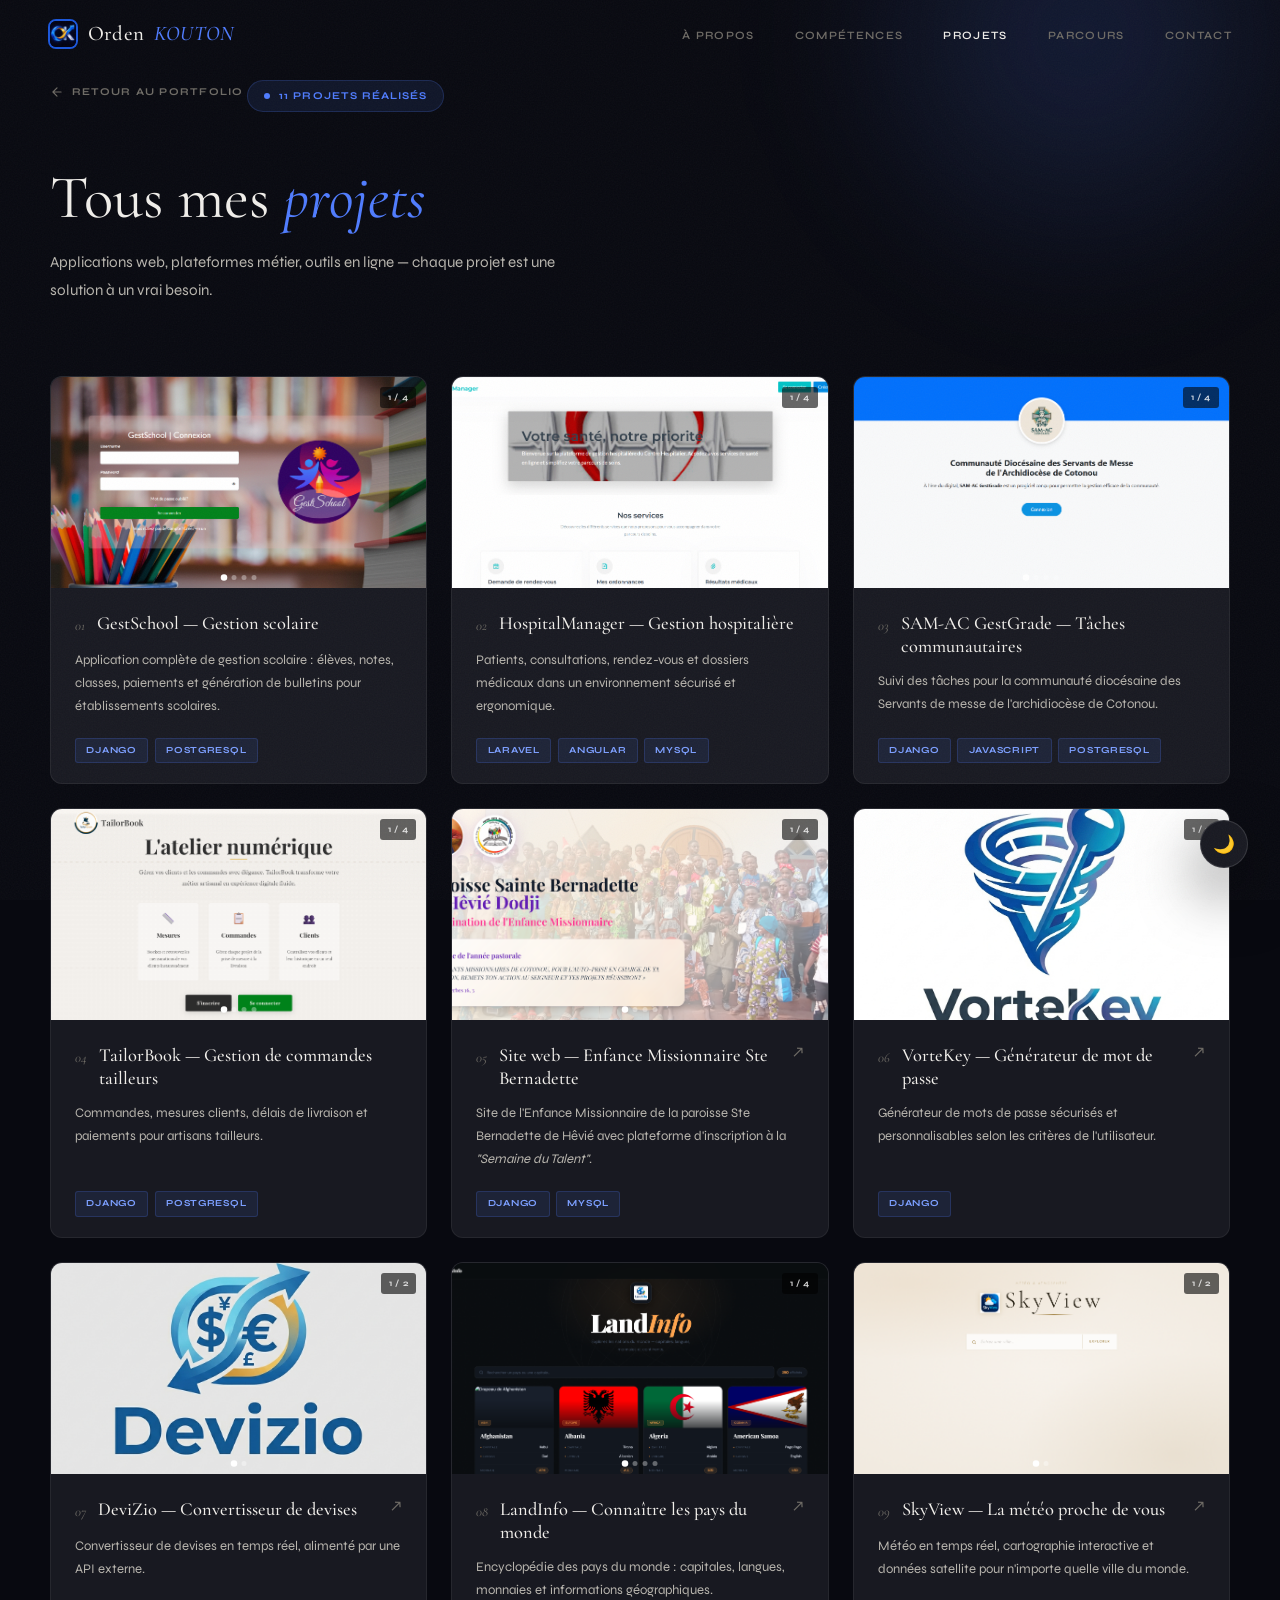
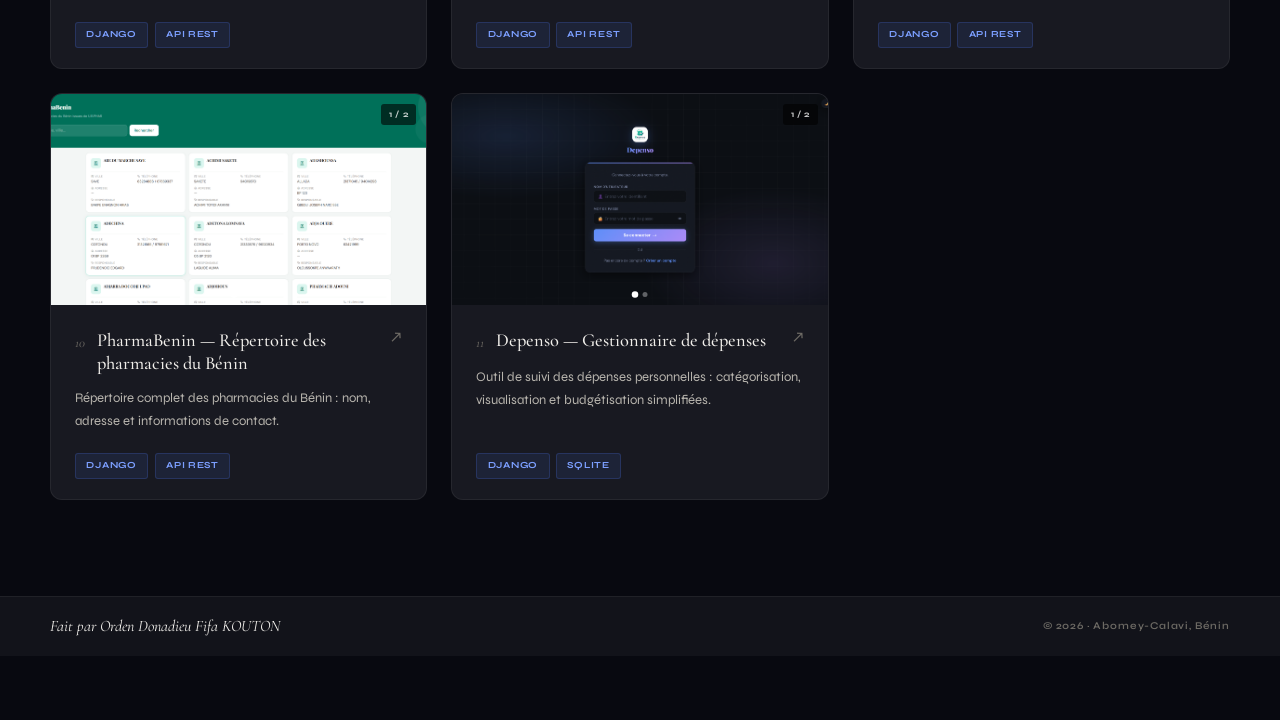
==== projets.html @ d4d97006 "update file project" ====
<!DOCTYPE html>
<html lang="fr" data-theme="dark">
<head>
  <meta charset="UTF-8"/>
  <meta name="viewport" content="width=device-width, initial-scale=1.0"/>
  <title>Projets — Orden Kouton · Développeur Full Stack</title>
  <link rel="preconnect" href="https://fonts.googleapis.com">
  <link rel="icon" href="images/logo_orden.png" type="image/x-icon">
  <link rel="preconnect" href="https://fonts.gstatic.com" crossorigin>
  <link rel="stylesheet" href="styles.css"/>
  <link href="https://fonts.googleapis.com/css2?family=Cormorant+Garamond:ital,wght@0,300;0,400;0,500;0,600;1,300;1,400;1,500&family=Syne:wght@400;500;600;700;800&display=swap" rel="stylesheet">
  <style>
    /* ══ PAGE PROJETS ══ */
    .page-hero {
      padding: 9rem 3rem 4rem;
      background: var(--bg);
      position: relative;
      overflow: hidden;
    }
    .page-hero::before {
      content: '';
      position: absolute;
      top: -200px; right: -100px;
      width: 600px; height: 600px;
      border-radius: 50%;
      background: radial-gradient(circle, var(--accent-glow) 0%, transparent 65%);
      pointer-events: none; filter: blur(60px);
    }
    .page-hero-inner { max-width: var(--max); margin: 0 auto; }
    .back-link {
      display: inline-flex; align-items: center; gap: .5rem;
      font-size: .65rem; font-weight: 700; letter-spacing: .12em;
      text-transform: uppercase; color: var(--text3);
      text-decoration: none;
      transition: color .2s;
      margin-bottom: 2.5rem;
    }
    .back-link:hover { color: var(--accent); }
    .back-link svg { width: 14px; height: 14px; }
    .page-h1 {
      font-family: var(--serif);
      font-size: clamp(2.2rem, 5vw, 3.8rem);
      font-weight: 400; line-height: 1.1;
      color: var(--text); margin-bottom: 1rem;
    }
    .page-h1 em { font-style: italic; color: var(--accent); }
    .page-lead {
      font-size: .95rem; color: var(--text2);
      max-width: 520px; line-height: 1.85;
      margin-bottom: 2.5rem;
    }
    .proj-count {
      display: inline-flex; align-items: center; gap: .6rem;
      font-size: .65rem; font-weight: 700; letter-spacing: .1em;
      text-transform: uppercase; color: var(--accent);
      background: var(--tag-bg); border: 1px solid var(--tag-border);
      padding: .4rem 1rem; border-radius: 20px;
    }
    .proj-count::before {
      content: ''; width: 6px; height: 6px;
      border-radius: 50%; background: var(--accent);
    }

    /* ══ FILTRES ══ */
    .filters-bar {
      background: var(--bg2);
      border-bottom: 1px solid var(--border);
      padding: 1.25rem 3rem;
      position: sticky; top: 68px; z-index: 100;
      transition: background var(--dur), border-color var(--dur);
    }
    .filters-inner {
      max-width: var(--max); margin: 0 auto;
      display: flex; align-items: center; gap: .6rem;
      flex-wrap: wrap;
    }
    .filters-label {
      font-size: .6rem; font-weight: 700; letter-spacing: .1em;
      text-transform: uppercase; color: var(--text3);
      margin-right: .4rem; white-space: nowrap;
    }
    .filter-btn {
      font-family: var(--sans);
      font-size: .62rem; font-weight: 700; letter-spacing: .09em;
      text-transform: uppercase; color: var(--text3);
      background: var(--surface); border: 1px solid var(--border);
      padding: .45rem 1rem; border-radius: 4px; cursor: pointer;
      transition: color .2s, background .2s, border-color .2s, transform .15s;
      white-space: nowrap;
    }
    .filter-btn:hover { color: var(--text); border-color: var(--border-h); transform: translateY(-1px); }
    .filter-btn.active {
      color: var(--accent); background: var(--tag-bg);
      border-color: var(--tag-border);
    }

    /* ══ GRILLE PROJETS ══ */
    .projects-section {
      background: var(--bg);
      padding: 4rem 3rem 6rem;
    }
    .projects-wrap { max-width: var(--max); margin: 0 auto; }

    .projects-grid {
      display: grid;
      grid-template-columns: repeat(auto-fill, minmax(340px, 1fr));
      gap: 1.5rem;
      margin-top: 2rem;
    }

    /* Carte projet */
    .pc {
      background: var(--surface);
      border: 1px solid var(--border);
      border-radius: 12px;
      overflow: hidden;
      display: flex; flex-direction: column;
      transition: border-color .25s, transform .25s var(--ease), box-shadow .25s;
      opacity: 0; transform: translateY(24px);
    }
    .pc.in { opacity: 1; transform: translateY(0); }
    .pc:hover {
      border-color: rgba(79,124,255,.3);
      transform: translateY(-4px);
      box-shadow: 0 20px 60px rgba(0,0,0,.35);
    }
    .pc[hidden] { display: none; }

    /* Galerie d'images */
    .pc-gallery {
      position: relative;
      overflow: hidden;
      aspect-ratio: 16/9;
      background: var(--bg3);
      flex-shrink: 0;
    }
    .pc-gallery-track {
      display: flex;
      width: 100%;
      height: 100%;
      transition: transform .4s var(--ease);
    }
    .pc-gallery img {
      width: 100%; height: 100%;
      object-fit: cover;
      flex-shrink: 0;
      cursor: zoom-in;
    }
    .pc-gallery-dots {
      position: absolute; bottom: 8px; left: 50%; transform: translateX(-50%);
      display: flex; gap: 5px;
    }
    .pc-dot {
      width: 5px; height: 5px; border-radius: 50%;
      background: rgba(255,255,255,.35);
      cursor: pointer; transition: background .2s, transform .2s;
      border: none; padding: 0;
    }
    .pc-dot.active { background: #fff; transform: scale(1.3); }
    .pc-nav {
      position: absolute; top: 50%; transform: translateY(-50%);
      width: 30px; height: 30px;
      background: rgba(0,0,0,.55); border: 1px solid rgba(255,255,255,.15);
      border-radius: 50%; color: #fff; cursor: pointer;
      display: flex; align-items: center; justify-content: center;
      font-size: .8rem; opacity: 0; transition: opacity .2s;
    }
    .pc-gallery:hover .pc-nav { opacity: 1; }
    .pc-nav.prev { left: 8px; }
    .pc-nav.next { right: 8px; }
    .pc-img-count {
      position: absolute; top: 10px; right: 10px;
      font-size: .55rem; font-weight: 700; letter-spacing: .07em;
      text-transform: uppercase;
      background: rgba(0,0,0,.6); color: rgba(255,255,255,.8);
      padding: 3px 8px; border-radius: 3px;
    }

    /* Contenu carte */
    .pc-body {
      padding: 1.5rem 1.5rem 1.25rem;
      flex: 1; display: flex; flex-direction: column; gap: .75rem;
    }
    .pc-head { display: flex; align-items: flex-start; justify-content: space-between; gap: .75rem; }
    .pc-num {
      font-family: var(--serif); font-size: .85rem; color: var(--text3);
      font-style: italic; flex-shrink: 0; margin-top: .1rem;
    }
    .pc-title {
      font-family: var(--serif); font-size: 1.15rem;
      color: var(--text); font-weight: 500; line-height: 1.25;
      flex: 1;
    }
    .pc-ext {
      color: var(--text3); text-decoration: none;
      transition: color .2s; flex-shrink: 0; margin-top: .05rem;
      font-size: 1rem; line-height: 1;
    }
    .pc-ext:hover { color: var(--accent); }
    .pc-desc {
      font-size: .82rem; color: var(--text2);
      line-height: 1.75; flex: 1;
    }
    .pc-tags { display: flex; flex-wrap: wrap; gap: .4rem; margin-top: auto; padding-top: .5rem; }
    .pc-tag {
      font-size: .58rem; font-weight: 700; letter-spacing: .08em;
      text-transform: uppercase; color: var(--tag-color);
      background: var(--tag-bg); border: 1px solid var(--tag-border);
      padding: .25rem .65rem; border-radius: 3px;
    }

    /* Message "aucun résultat" */
    .no-results {
      grid-column: 1 / -1;
      text-align: center; padding: 4rem 0;
      color: var(--text3); font-size: .9rem;
      display: none;
    }
    .no-results.show { display: block; }

    /* Compteur résultats */
    .results-info {
      font-size: .7rem; font-weight: 600; letter-spacing: .08em;
      text-transform: uppercase; color: var(--text3);
      margin-bottom: .5rem;
    }

    /* ══ RESPONSIVE PAGE PROJETS ══ */
    @media(max-width:960px){
      .page-hero { padding: 8rem 1.5rem 3rem; }
      .filters-bar { padding: 1rem 1.5rem; top: 68px; }
      .projects-section { padding: 3rem 1.5rem 5rem; }
      .projects-grid { grid-template-columns: 1fr 1fr; gap: 1rem; }
    }
    @media(max-width:600px){
      .page-hero { padding: 7.5rem 1.25rem 2.5rem; }
      .filters-bar { padding: .9rem 1.25rem; }
      .projects-section { padding: 2rem 1.25rem 4rem; }
      .projects-grid { grid-template-columns: 1fr; gap: 1rem; }
    }
  </style>
</head>
<body>

  <!-- Theme toggle -->
  <button class="theme-btn" id="themeBtn" title="Changer le thème" aria-label="Basculer thème">
    <span class="icon-moon">🌙</span>
    <span class="icon-sun">☀️</span>
  </button>

  <!-- Lightbox -->
  <div class="lightbox" id="lb">
    <button class="lb-close" id="lbClose">×</button>
    <img id="lbImg" src="" alt="">
  </div>

  <!-- ══ NAV ══ -->
  <nav id="mainNav">
    <a href="index.html#hero" class="nav-logo">
      <img src="images/logo_orden.png" alt="Orden Donadieu" class="nav-avatar">
      Orden<em>KOUTON</em>
    </a>
    <ul class="nav-links">
      <li><a href="index.html#about">À propos</a></li>
      <li><a href="index.html#skills">Compétences</a></li>
      <li><a href="projets.html" style="color:var(--text)">Projets</a></li>
      <li><a href="index.html#experience">Parcours</a></li>
      <li><a href="index.html#contact">Contact</a></li>
    </ul>
    <button class="hamburger" id="ham" aria-label="Menu" aria-expanded="false">
      <span></span><span></span><span></span>
    </button>
  </nav>

  <div class="mobile-nav" id="mobNav">
    <a href="index.html#about"      onclick="closeMob()">À propos</a>
    <a href="index.html#skills"     onclick="closeMob()">Compétences</a>
    <a href="projets.html"          onclick="closeMob()">Projets</a>
    <a href="index.html#experience" onclick="closeMob()">Parcours</a>
    <a href="index.html#contact"    onclick="closeMob()">Contact</a>
  </div>

  <!-- ══ EN-TÊTE ══ -->
  <div class="page-hero" style="margin-top: -5%;">
    <div class="page-hero-inner">
      <a href="index.html" class="back-link">
        <svg viewBox="0 0 24 24" fill="none" stroke="currentColor" stroke-width="2" stroke-linecap="round" stroke-linejoin="round"><path d="M19 12H5M5 12l7 7M5 12l7-7"/></svg>
        Retour au portfolio
      </a>
      <div class="proj-count">11 projets réalisés</div>
      <h1 class="page-h1" style="margin-top:2%">Tous mes <em>projets</em></h1>
      <p class="page-lead">Applications web, plateformes métier, outils en ligne — chaque projet est une solution à un vrai besoin.</p>
    </div>
  </div>

  <!-- ══ GRILLE PROJETS ══ -->
  <section class="projects-section" style="margin-top: -10%;">
    <div class="projects-wrap">
      <div class="projects-grid" id="projGrid">

        <!-- 01 GestSchool -->
        <article class="pc rv" data-tags="Django,PostgreSQL">
          <div class="pc-gallery" data-imgs='["images/projet1/1.png","images/projet1/2.png","images/projet1/3.png","images/projet1/4.png"]'>
            <div class="pc-gallery-track"></div>
            <button class="pc-nav prev" aria-label="Précédent">‹</button>
            <button class="pc-nav next" aria-label="Suivant">›</button>
            <div class="pc-gallery-dots"></div>
            <span class="pc-img-count"></span>
          </div>
          <div class="pc-body">
            <div class="pc-head">
              <span class="pc-num">01</span>
              <h2 class="pc-title">GestSchool — Gestion scolaire</h2>
            </div>
            <p class="pc-desc">Application complète de gestion scolaire : élèves, notes, classes, paiements et génération de bulletins pour établissements scolaires.</p>
            <div class="pc-tags">
              <span class="pc-tag">Django</span>
              <span class="pc-tag">PostgreSQL</span>
            </div>
          </div>
        </article>

        <!-- 02 HospitalManager -->
        <article class="pc rv" data-tags="Laravel,Angular,MySQL">
          <div class="pc-gallery" data-imgs='["images/projet2/6.png","images/projet2/5.png","images/projet2/1.png","images/projet2/7.png"]'>
            <div class="pc-gallery-track"></div>
            <button class="pc-nav prev" aria-label="Précédent">‹</button>
            <button class="pc-nav next" aria-label="Suivant">›</button>
            <div class="pc-gallery-dots"></div>
            <span class="pc-img-count"></span>
          </div>
          <div class="pc-body">
            <div class="pc-head">
              <span class="pc-num">02</span>
              <h2 class="pc-title">HospitalManager — Gestion hospitalière</h2>
            </div>
            <p class="pc-desc">Patients, consultations, rendez-vous et dossiers médicaux dans un environnement sécurisé et ergonomique.</p>
            <div class="pc-tags">
              <span class="pc-tag">Laravel</span>
              <span class="pc-tag">Angular</span>
              <span class="pc-tag">MySQL</span>
            </div>
          </div>
        </article>

        <!-- 03 SAM-AC -->
        <article class="pc rv" data-tags="Django,JavaScript,PostgreSQL">
          <div class="pc-gallery" data-imgs='["images/projet3/6.png","images/projet3/1.png","images/projet3/2.png","images/projet3/4.png"]'>
            <div class="pc-gallery-track"></div>
            <button class="pc-nav prev" aria-label="Précédent">‹</button>
            <button class="pc-nav next" aria-label="Suivant">›</button>
            <div class="pc-gallery-dots"></div>
            <span class="pc-img-count"></span>
          </div>
          <div class="pc-body">
            <div class="pc-head">
              <span class="pc-num">03</span>
              <h2 class="pc-title">SAM-AC GestGrade — Tâches communautaires</h2>
            </div>
            <p class="pc-desc">Suivi des tâches pour la communauté diocésaine des Servants de messe de l'archidiocèse de Cotonou.</p>
            <div class="pc-tags">
              <span class="pc-tag">Django</span>
              <span class="pc-tag">JavaScript</span>
              <span class="pc-tag">PostgreSQL</span>
            </div>
          </div>
        </article>

        <!-- 04 TailorBook -->
        <article class="pc rv" data-tags="Django,PostgreSQL">
          <div class="pc-gallery" data-imgs='["images/projet4/4.png","images/projet4/5.png","images/projet4/6.png","images/projet4/1.png"]'>
            <div class="pc-gallery-track"></div>
            <button class="pc-nav prev" aria-label="Précédent">‹</button>
            <button class="pc-nav next" aria-label="Suivant">›</button>
            <div class="pc-gallery-dots"></div>
            <span class="pc-img-count"></span>
          </div>
          <div class="pc-body">
            <div class="pc-head">
              <span class="pc-num">04</span>
              <h2 class="pc-title">TailorBook — Gestion de commandes tailleurs</h2>
            </div>
            <p class="pc-desc">Commandes, mesures clients, délais de livraison et paiements pour artisans tailleurs.</p>
            <div class="pc-tags">
              <span class="pc-tag">Django</span>
              <span class="pc-tag">PostgreSQL</span>
            </div>
          </div>
        </article>

        <!-- 05 EM DODJI -->
        <article class="pc rv" data-tags="Django,MySQL">
          <div class="pc-gallery" data-imgs='["images/projet7/1.png","images/projet7/2.png","images/projet7/3.png","images/projet7/4.png"]'>
            <div class="pc-gallery-track"></div>
            <button class="pc-nav prev" aria-label="Précédent">‹</button>
            <button class="pc-nav next" aria-label="Suivant">›</button>
            <div class="pc-gallery-dots"></div>
            <span class="pc-img-count"></span>
          </div>
          <div class="pc-body">
            <div class="pc-head">
              <span class="pc-num">05</span>
              <h2 class="pc-title">Site web — Enfance Missionnaire Ste Bernadette</h2>
              <a href="https://empsbshd.pythonanywhere.com/" target="_blank" class="pc-ext" title="Voir le site">↗</a>
            </div>
            <p class="pc-desc">Site de l'Enfance Missionnaire de la paroisse Ste Bernadette de Hêvié avec plateforme d'inscription à la <em>"Semaine du Talent"</em>.</p>
            <div class="pc-tags">
              <span class="pc-tag">Django</span>
              <span class="pc-tag">MySQL</span>
            </div>
          </div>
        </article>

        <!-- 06 VorteKey -->
        <article class="pc rv" data-tags="Django">
          <div class="pc-gallery" data-imgs='["images/projet5/2.png","images/projet5/1.png"]'>
            <div class="pc-gallery-track"></div>
            <button class="pc-nav prev" aria-label="Précédent">‹</button>
            <button class="pc-nav next" aria-label="Suivant">›</button>
            <div class="pc-gallery-dots"></div>
            <span class="pc-img-count"></span>
          </div>
          <div class="pc-body">
            <div class="pc-head">
              <span class="pc-num">06</span>
              <h2 class="pc-title">VorteKey — Générateur de mot de passe</h2>
              <a href="https://zenithapps.pythonanywhere.com/VorteKey/" target="_blank" class="pc-ext" title="Voir le site">↗</a>
            </div>
            <p class="pc-desc">Générateur de mots de passe sécurisés et personnalisables selon les critères de l'utilisateur.</p>
            <div class="pc-tags">
              <span class="pc-tag">Django</span>
            </div>
          </div>
        </article>

        <!-- 07 DeviZio -->
        <article class="pc rv" data-tags="Django,API Rest">
          <div class="pc-gallery" data-imgs='["images/projet6/2.png","images/projet6/1.png"]'>
            <div class="pc-gallery-track"></div>
            <button class="pc-nav prev" aria-label="Précédent">‹</button>
            <button class="pc-nav next" aria-label="Suivant">›</button>
            <div class="pc-gallery-dots"></div>
            <span class="pc-img-count"></span>
          </div>
          <div class="pc-body">
            <div class="pc-head">
              <span class="pc-num">07</span>
              <h2 class="pc-title">DeviZio — Convertisseur de devises</h2>
              <a href="https://zenithapps.pythonanywhere.com/DeviZio/" target="_blank" class="pc-ext" title="Voir le site">↗</a>
            </div>
            <p class="pc-desc">Convertisseur de devises en temps réel, alimenté par une API externe.</p>
            <div class="pc-tags">
              <span class="pc-tag">Django</span>
              <span class="pc-tag">API Rest</span>
            </div>
          </div>
        </article>

        <!-- 08 LandInfo -->
        <article class="pc rv" data-tags="Django,API Rest">
          <div class="pc-gallery" data-imgs='["images/projet8/1.png","images/projet8/2.png","images/projet8/3.png","images/projet8/4.png"]'>
            <div class="pc-gallery-track"></div>
            <button class="pc-nav prev" aria-label="Précédent">‹</button>
            <button class="pc-nav next" aria-label="Suivant">›</button>
            <div class="pc-gallery-dots"></div>
            <span class="pc-img-count"></span>
          </div>
          <div class="pc-body">
            <div class="pc-head">
              <span class="pc-num">08</span>
              <h2 class="pc-title">LandInfo — Connaître les pays du monde</h2>
              <a href="https://zenithapps.pythonanywhere.com/LandInfo/" target="_blank" class="pc-ext" title="Voir le site">↗</a>
            </div>
            <p class="pc-desc">Encyclopédie des pays du monde : capitales, langues, monnaies et informations géographiques.</p>
            <div class="pc-tags">
              <span class="pc-tag">Django</span>
              <span class="pc-tag">API Rest</span>
            </div>
          </div>
        </article>

        <!-- 09 SkyView -->
        <article class="pc rv" data-tags="Django,API Rest">
          <div class="pc-gallery" data-imgs='["images/projet9/1.png","images/projet9/2.png"]'>
            <div class="pc-gallery-track"></div>
            <button class="pc-nav prev" aria-label="Précédent">‹</button>
            <button class="pc-nav next" aria-label="Suivant">›</button>
            <div class="pc-gallery-dots"></div>
            <span class="pc-img-count"></span>
          </div>
          <div class="pc-body">
            <div class="pc-head">
              <span class="pc-num">09</span>
              <h2 class="pc-title">SkyView — La météo proche de vous</h2>
              <a href="https://zenithapps.pythonanywhere.com/SkyView/" target="_blank" class="pc-ext" title="Voir le site">↗</a>
            </div>
            <p class="pc-desc">Météo en temps réel, cartographie interactive et données satellite pour n'importe quelle ville du monde.</p>
            <div class="pc-tags">
              <span class="pc-tag">Django</span>
              <span class="pc-tag">API Rest</span>
            </div>
          </div>
        </article>

        <!-- 10 PharmaBenin -->
        <article class="pc rv" data-tags="Django,API Rest">
          <div class="pc-gallery" data-imgs='["images/projet10/1.png","images/projet10/2.png"]'>
            <div class="pc-gallery-track"></div>
            <button class="pc-nav prev" aria-label="Précédent">‹</button>
            <button class="pc-nav next" aria-label="Suivant">›</button>
            <div class="pc-gallery-dots"></div>
            <span class="pc-img-count"></span>
          </div>
          <div class="pc-body">
            <div class="pc-head">
              <span class="pc-num">10</span>
              <h2 class="pc-title">PharmaBenin — Répertoire des pharmacies du Bénin</h2>
              <a href="https://zenithapps.pythonanywhere.com/PharmaBenin/" target="_blank" class="pc-ext" title="Voir le site">↗</a>
            </div>
            <p class="pc-desc">Répertoire complet des pharmacies du Bénin : nom, adresse et informations de contact.</p>
            <div class="pc-tags">
              <span class="pc-tag">Django</span>
              <span class="pc-tag">API Rest</span>
            </div>
          </div>
        </article>

        <!-- 11 Depenso -->
        <article class="pc rv" data-tags="Django,SQLite">
          <div class="pc-gallery" data-imgs='["images/projet11/1.png","images/projet11/2.png"]'>
            <div class="pc-gallery-track"></div>
            <button class="pc-nav prev" aria-label="Précédent">‹</button>
            <button class="pc-nav next" aria-label="Suivant">›</button>
            <div class="pc-gallery-dots"></div>
            <span class="pc-img-count"></span>
          </div>
          <div class="pc-body">
            <div class="pc-head">
              <span class="pc-num">11</span>
              <h2 class="pc-title">Depenso — Gestionnaire de dépenses</h2>
              <a href="https://zenithapps.pythonanywhere.com/Depenso/" target="_blank" class="pc-ext" title="Voir le site">↗</a>
            </div>
            <p class="pc-desc">Outil de suivi des dépenses personnelles : catégorisation, visualisation et budgétisation simplifiées.</p>
            <div class="pc-tags">
              <span class="pc-tag">Django</span>
              <span class="pc-tag">SQLite</span>
            </div>
          </div>
        </article>

      </div>
    </div>
  </section>

  <footer>
    <div class="foot-inner">
      <span class="foot-name">Fait par Orden Donadieu Fifa KOUTON</span>
      <span class="foot-copy">© 2026 · Abomey-Calavi, Bénin</span>
    </div>
  </footer>

  <script src="scripts.js"></script>

</body>
</html>
---- styles.css ----
*,*::before,*::after{box-sizing:border-box;margin:0;padding:0}

/* ══ THEME TOKENS ══ */
:root{
  --ease:cubic-bezier(.22,1,.36,1);
  --ease2:cubic-bezier(.4,0,.2,1);
  --max:1180px;
  --serif:'Cormorant Garamond',Georgia,serif;
  --sans:'Syne',system-ui,sans-serif;
  --dur:.5s;
}

/* DARK */
[data-theme="dark"]{
  --bg:#080910;
  --bg2:#0d0e12;
  --bg3:#12131a;
  --surface:#181921;
  --surface2:#1e1f2a;
  --border:rgba(255,255,255,.06);
  --border-h:rgba(255,255,255,.13);
  --text:#f0eeea;
  --text2:#b8b5ae;
  --text3:#6e6b65;
  --accent:#4f7cff;
  --accent2:#7c9fff;
  --accent-glow:rgba(79,124,255,.18);
  --gold:#c8a84a;
  --gold-l:#e8c86a;
  --gold-d:rgba(200,168,74,.18);
  --tag-bg:rgba(79,124,255,.1);
  --tag-border:rgba(79,124,255,.2);
  --tag-color:#7c9fff;
  --nav-bg:rgba(8,9,16,.85);
  --shadow:0 24px 60px rgba(0,0,0,.6);
  --noise:url("data:image/svg+xml,%3Csvg xmlns='http://www.w3.org/2000/svg' width='300' height='300'%3E%3Cfilter id='n'%3E%3CfeTurbulence type='fractalNoise' baseFrequency='.75' numOctaves='4' stitchTiles='stitch'/%3E%3C/filter%3E%3Crect width='300' height='300' filter='url(%23n)' opacity='.04'/%3E%3C/svg%3E");
}

/* LIGHT */
[data-theme="light"]{
  --bg:#f7f6f2;
  --bg2:#f0ede6;
  --bg3:#eae7df;
  --surface:#ffffff;
  --surface2:#f4f2ed;
  --border:rgba(0,0,0,.07);
  --border-h:rgba(0,0,0,.15);
  --text:#100f0c;
  --text2:#4a4742;
  --text3:#9a9590;
  --accent:#2a5ff0;
  --accent2:#1a4fd0;
  --accent-glow:rgba(42,95,240,.1);
  --gold:#9a6a18;
  --gold-l:#b88020;
  --gold-d:rgba(154,106,24,.12);
  --tag-bg:rgba(42,95,240,.07);
  --tag-border:rgba(42,95,240,.18);
  --tag-color:#2a5ff0;
  --nav-bg:rgba(247,246,242,.9);
  --shadow:0 24px 60px rgba(0,0,0,.1);
  --noise:url("data:image/svg+xml,%3Csvg xmlns='http://www.w3.org/2000/svg' width='300' height='300'%3E%3Cfilter id='n'%3E%3CfeTurbulence type='fractalNoise' baseFrequency='.75' numOctaves='4' stitchTiles='stitch'/%3E%3C/filter%3E%3Crect width='300' height='300' filter='url(%23n)' opacity='.025'/%3E%3C/svg%3E");
}

html{scroll-behavior:smooth;scrollbar-width:thin;scrollbar-color:var(--border-h) var(--bg)}
body{
  font-family:var(--sans);
  background:var(--bg);
  color:var(--text);
  font-size:16px;
  line-height:1.7;
  -webkit-font-smoothing:antialiased;
  overflow-x:hidden;
  transition:background var(--dur) var(--ease),color var(--dur) var(--ease);
}
body::before{content:'';position:fixed;inset:0;background:var(--noise);pointer-events:none;z-index:999;opacity:1}

/* ══ THEME TOGGLE ══ */
.theme-btn{
  position:fixed;bottom:2rem;right:2rem;z-index:600;
  width:48px;height:48px;border-radius:50%;
  background:var(--surface);border:1px solid var(--border-h);
  cursor:pointer;display:flex;align-items:center;justify-content:center;
  box-shadow:var(--shadow);
  transition:background var(--dur),border-color var(--dur),transform .2s var(--ease);
  color:var(--text);font-size:1.1rem;
}
.theme-btn:hover{transform:scale(1.1) rotate(20deg);border-color:var(--accent)}
.theme-btn .icon-sun{display:none}
.theme-btn .icon-moon{display:block}
[data-theme="light"] .theme-btn .icon-sun{display:block}
[data-theme="light"] .theme-btn .icon-moon{display:none}

/* ══ CURSOR ══ */
.cursor{position:fixed;width:6px;height:6px;background:var(--accent);border-radius:50%;pointer-events:none;z-index:9999;transform:translate(-50%,-50%);transition:width .3s,height .3s,background .3s;mix-blend-mode:normal}
.cursor-ring{position:fixed;width:32px;height:32px;border:1px solid rgba(79,124,255,.4);border-radius:50%;pointer-events:none;z-index:9998;transform:translate(-50%,-50%);transition:transform .22s var(--ease),width .3s,height .3s}

/* ══ NAV ══ */
nav{
  position:fixed;top:0;left:0;right:0;z-index:500;
  padding:0 3rem;height:68px;
  display:flex;align-items:center;justify-content:space-between;
  transition:background var(--dur),border-color var(--dur),backdrop-filter .4s;
}
nav.scrolled{background:var(--nav-bg);backdrop-filter:blur(20px);border-bottom:1px solid var(--border)}
.nav-logo{
  font-family:var(--serif);font-size:1.3rem;color:var(--text);
  text-decoration:none;font-weight:500;letter-spacing:.01em;
  transition:color var(--dur);
}
.nav-logo em{font-style:italic;color:var(--accent)}
.nav-links{display:flex;gap:2.5rem;list-style:none}
.nav-links a{
  font-size:.7rem;font-weight:600;color:var(--text3);
  text-decoration:none;letter-spacing:.12em;text-transform:uppercase;
  transition:color .2s;position:relative;
}
.nav-links a::after{content:'';position:absolute;left:0;bottom:-3px;width:0;height:1px;background:var(--accent);transition:width .3s var(--ease)}
.nav-links a:hover{color:var(--text)}
.nav-links a:hover::after{width:100%}
.nav-cta{
  font-size:.7rem;font-weight:600;letter-spacing:.1em;text-transform:uppercase;
  color:var(--accent);border:1px solid var(--tag-border);
  padding:.5rem 1.2rem;border-radius:2px;text-decoration:none;
  background:var(--tag-bg);
  transition:background .2s,color .2s,border-color .2s;
}
.nav-cta:hover{background:var(--accent);color:#fff;border-color:var(--accent)}

.nav-logo {display: flex;align-items: center;gap: 10px;text-decoration: none;}

.nav-avatar {width: 36px;height: 36px;border-radius: 50%;object-fit: cover;border: 2px solid rgba(255, 255, 255, 0.15);flex-shrink: 0;}

/* Carré arrondi (style avatar app) */
.nav-avatar { border-radius: 8px; }

/* Avec une légère bordure colorée */
.nav-avatar { border: 2px solid #1a56db; }

/* Légèrement plus grande */
.nav-avatar { width: 30px; height: 30px; }

/* Hamburger */
.hamburger{display:none;flex-direction:column;justify-content:center;gap:5px;width:36px;height:36px;background:none;border:none;cursor:pointer;padding:4px;z-index:600}
.hamburger span{display:block;height:1.5px;background:var(--text);border-radius:2px;transition:transform .3s var(--ease),opacity .3s,width .3s}
.hamburger span:nth-child(2){width:65%}
.hamburger.open span:nth-child(1){transform:translateY(6.5px) rotate(45deg)}
.hamburger.open span:nth-child(2){opacity:0;width:0}
.hamburger.open span:nth-child(3){transform:translateY(-6.5px) rotate(-45deg)}
.mobile-nav{display:none;position:fixed;inset:0;background:var(--bg);z-index:450;flex-direction:column;align-items:center;justify-content:center;gap:2rem;opacity:0;transform:translateY(-16px);transition:opacity .4s var(--ease),transform .4s var(--ease);pointer-events:none}
.mobile-nav.open{opacity:1;transform:translateY(0);pointer-events:all}
.mobile-nav a{font-family:var(--serif);font-size:2.4rem;color:var(--text);text-decoration:none;font-style:italic;transition:color .2s}
.mobile-nav a:hover{color:var(--accent)}

/* ══ HERO ══ */
#hero{
  min-height:100vh;display:flex;align-items:center;
  position:relative;overflow:hidden;
  padding:8rem 3rem 5rem;
}
.hero-ambient{
  position:absolute;inset:0;z-index:0;pointer-events:none;
}
.blob1{
  position:absolute;width:700px;height:700px;border-radius:50%;
  background:radial-gradient(circle,var(--accent-glow) 0%,transparent 65%);
  top:-100px;right:-50px;filter:blur(60px);
  animation:blobFloat 12s ease-in-out infinite alternate;
}
.blob2{
  position:absolute;width:400px;height:400px;border-radius:50%;
  background:radial-gradient(circle,rgba(200,168,74,.07) 0%,transparent 65%);
  bottom:0;left:100px;filter:blur(80px);
  animation:blobFloat 16s ease-in-out infinite alternate-reverse;
}
@keyframes blobFloat{from{transform:translate(0,0) scale(1)}to{transform:translate(30px,20px) scale(1.05)}}
.hero-grid-lines{
  position:absolute;inset:0;
  background-image:linear-gradient(var(--border) 1px,transparent 1px),linear-gradient(90deg,var(--border) 1px,transparent 1px);
  background-size:64px 64px;
  mask-image:radial-gradient(ellipse 90% 90% at 50% 50%,black 30%,transparent 100%);
  opacity:.5;
}
.hero-inner{max-width:var(--max);margin:0 auto;width:100%;position:relative;z-index:1;display:grid;grid-template-columns:1fr 440px;gap:7rem;align-items:center}
.hero-label{
  display:inline-flex;align-items:center;gap:.75rem;
  font-size:.68rem;font-weight:700;letter-spacing:.16em;text-transform:uppercase;
  color:var(--accent);margin-bottom:2rem;
}
.hero-label-dot{width:6px;height:6px;border-radius:50%;background:var(--accent);animation:pulse 2s infinite}
@keyframes pulse{0%,100%{opacity:1;transform:scale(1)}50%{opacity:.5;transform:scale(.7)}}
h1.hero-h1{
  font-family:var(--serif);font-size:clamp(3rem,6vw,5.2rem);line-height:1.02;
  letter-spacing:-.02em;color:var(--text);margin-bottom:1.75rem;font-weight:400;
}
h1.hero-h1 em{font-style:italic;color:var(--accent)}
h1.hero-h1 .shift{display:block;padding-left:4rem}
.hero-lead{
  font-size:.95rem;color:var(--text2);line-height:1.9;
  max-width:480px;margin-bottom:2.75rem;font-weight:400;
}
.hero-lead strong{color:var(--text);font-weight:600}
.hero-cta{display:flex;gap:1rem;flex-wrap:wrap;align-items:center}
.btn-fill{
  display:inline-flex;align-items:center;gap:.5rem;
  padding:.85rem 2rem;background:var(--accent);color:#fff;
  font-family:var(--sans);font-size:.72rem;font-weight:700;letter-spacing:.1em;text-transform:uppercase;text-decoration:none;
  border-radius:2px;border:1px solid var(--accent);
  transition:background .2s,transform .15s,box-shadow .2s;
}
.btn-fill:hover{background:var(--accent2);transform:translateY(-2px);box-shadow:0 8px 30px var(--accent-glow)}
.btn-outline{
  display:inline-flex;align-items:center;gap:.5rem;
  padding:.85rem 2rem;background:transparent;
  color:var(--text2);font-family:var(--sans);font-size:.72rem;font-weight:600;letter-spacing:.1em;text-transform:uppercase;text-decoration:none;
  border:1px solid var(--border-h);border-radius:2px;
  transition:border-color .2s,color .2s;
}
.btn-outline:hover{border-color:var(--accent);color:var(--accent)}

/* Photo */
.hero-photo-wrap{position:relative}
.hero-photo-frame{
  position:relative;border-radius:6px;overflow:hidden;
  box-shadow:var(--shadow);
}
.hero-photo-frame img{
  width:100%;height:540px;object-fit:cover;object-position:top;display:block;
  filter:saturate(0.9);
  transition:filter .5s,transform .5s var(--ease);
}
.hero-photo-frame:hover img{filter:saturate(1.05);transform:scale(1.02)}
.hero-photo-overlay{
  position:absolute;inset:0;
  background:linear-gradient(to top,rgba(8,9,16,.7) 0%,transparent 55%);
  transition:background var(--dur);
}
[data-theme="light"] .hero-photo-overlay{background:linear-gradient(to top,rgba(247,246,242,.6) 0%,transparent 55%)}
.hero-badge{
  position:absolute;bottom:1.5rem;left:1.5rem;right:1.5rem;
  background:rgba(8,9,16,.75);backdrop-filter:blur(16px);
  border:1px solid var(--border-h);border-radius:8px;
  padding:1rem 1.25rem;
  transition:background var(--dur);
}
[data-theme="light"] .hero-badge{background:rgba(255,255,255,.82)}
.hero-badge-name{font-family:var(--serif);font-size:1.05rem;color:var(--text);font-weight:500}
.hero-badge-role{font-size:.62rem;color:var(--accent);letter-spacing:.1em;text-transform:uppercase;font-weight:700;margin-top:.2rem}
.hero-deco{
  position:absolute;top:-20px;right:-20px;
  width:90px;height:90px;
  border-top:1px solid rgba(79,124,255,.3);
  border-right:1px solid rgba(79,124,255,.3);
  border-radius:0 6px 0 0;
}
.stats-bar{
  display:flex;gap:2.5rem;margin-top:3.5rem;
  padding-top:2.5rem;border-top:1px solid var(--border);
}
.sbar-item{display:flex;flex-direction:column;gap:.3rem}
.sbar-n{font-family:var(--serif);font-size:2.2rem;color:var(--text);line-height:1;font-style:italic}
.sbar-n em{color:var(--accent);font-style:inherit}
.sbar-l{font-size:.62rem;color:var(--text3);letter-spacing:.1em;text-transform:uppercase;font-weight:600}

/* ══ SECTION BASE ══ */
section{padding:8rem 3rem;transition:background var(--dur)}
.wrap{max-width:var(--max);margin:0 auto}
.eyebrow{display:flex;align-items:center;gap:1rem;margin-bottom:1.5rem}
.eyebrow-num{font-family:var(--serif);font-size:.8rem;color:var(--accent);font-style:italic}
.eyebrow-line{flex:1;height:1px;background:var(--border);max-width:50px}
.eyebrow-label{font-size:.65rem;font-weight:700;letter-spacing:.14em;text-transform:uppercase;color:var(--text3)}
.s-title{
  font-family:var(--serif);font-size:clamp(2rem,4vw,3.4rem);
  line-height:1.06;letter-spacing:-.02em;color:var(--text);margin-bottom:1rem;font-weight:400;
}
.s-title em{font-style:italic;color:var(--accent)}

/* ══ ABOUT ══ */
#about{background:var(--bg2)}
.about-grid{display:grid;grid-template-columns:1fr 1fr;gap:8rem;align-items:start;margin-top:4rem}
.about-text p{color:var(--text2);font-weight:400;margin-bottom:1.25rem;line-height:1.95;font-size:.93rem}
.about-text p strong{color:var(--text);font-weight:600}
.about-quote{
  margin-top:2.5rem;padding:1.5rem 1.75rem;
  border-left:2px solid var(--accent);
  background:var(--accent-glow);border-radius:0 4px 4px 0;
}
.about-quote p{font-family:var(--serif);font-size:1.1rem;color:var(--text);font-style:italic;line-height:1.65}
.stats-mosaic{display:grid;grid-template-columns:1fr 1fr;gap:1px;background:var(--border);border:1px solid var(--border);border-radius:8px;overflow:hidden}
.sm-box{
  background:var(--bg2);padding:2rem 1.75rem;
  transition:background .25s;
}
.sm-box:hover{background:var(--surface)}
.sm-n{font-family:var(--serif);font-size:3rem;color:var(--text);font-style:italic;line-height:1;margin-bottom:.4rem}
.sm-n em{color:var(--accent);font-style:inherit}
.sm-l{font-size:.65rem;color:var(--text3);letter-spacing:.1em;text-transform:uppercase;font-weight:600}

/* ══ SKILLS ══ */
#skills{background:var(--bg)}
.skills-grid{
  display:grid;grid-template-columns:repeat(3,1fr);
  gap:1px;background:var(--border);
  border:1px solid var(--border);margin-top:3.5rem;
}
.sk-card{
  background:var(--bg);padding:2.25rem 2rem;
  position:relative;overflow:hidden;
  transition:background .25s;
}
.sk-card::before{
  content:'';position:absolute;top:0;left:0;right:0;height:2px;
  background:linear-gradient(90deg,transparent,var(--accent),transparent);
  transform:scaleX(0);transition:transform .4s var(--ease);
}
.sk-card:hover{background:var(--bg3)}
.sk-card:hover::before{transform:scaleX(1)}
.sk-num{font-family:var(--serif);font-size:.75rem;color:var(--accent);opacity:.5;font-style:italic;margin-bottom:1.25rem;display:block}
.sk-name{font-family:var(--serif);font-size:1.2rem;color:var(--text);margin-bottom:.6rem;font-weight:500}
.sk-desc{font-size:.8rem;color:var(--text3);line-height:1.8;font-weight:400;margin-bottom:1.25rem}
.sk-tags{display:flex;flex-wrap:wrap;gap:.4rem}
.sk-tag{font-size:.62rem;letter-spacing:.06em;padding:.22rem .65rem;background:var(--tag-bg);border:1px solid var(--tag-border);border-radius:2px;color:var(--tag-color);font-weight:700}

/* ══ PROJECTS ══ */
#projects{background:var(--bg2)}
.proj-list{display:flex;flex-direction:column}
.proj-item{
  display:grid;grid-template-columns:80px 1fr;
  gap:3rem;padding:3.5rem 0;
  border-top:1px solid var(--border);
  transition:border-color .2s;
  position:relative;
}
.proj-item:last-child{border-bottom:1px solid var(--border)}
.proj-item:hover{border-top-color:rgba(79,124,255,.3)}
.proj-n{
  font-family:var(--serif);font-size:3.5rem;color:var(--border-h);
  font-style:italic;line-height:1;padding-top:.2rem;
  transition:color .3s;
}
.proj-item:hover .proj-n{color:rgba(79,124,255,.25)}
.proj-head{display:flex;align-items:flex-start;justify-content:space-between;gap:1rem;margin-bottom:.6rem}
.proj-title{font-family:var(--serif);font-size:1.5rem;color:var(--text);font-weight:400;transition:color .2s}
.proj-item:hover .proj-title{color:var(--accent2)}
.proj-arrow{font-size:1.1rem;color:var(--text3);transition:transform .25s var(--ease),color .2s;flex-shrink:0;margin-top:.35rem}
.proj-item:hover .proj-arrow{transform:translate(4px,-4px);color:var(--accent)}
.proj-desc{font-size:.85rem;color:var(--text3);font-weight:400;margin-bottom:.85rem;max-width:580px;line-height:1.8}
.proj-tags-row{display:flex;flex-wrap:wrap;gap:.4rem;margin-bottom:1.5rem}
.p-tag{font-size:.62rem;letter-spacing:.06em;padding:.22rem .65rem;background:var(--tag-bg);border:1px solid var(--tag-border);border-radius:2px;color:var(--tag-color);font-weight:700}
.proj-imgs{display:grid;gap:6px}
.proj-imgs.c4{grid-template-columns:repeat(4,1fr)}
.proj-imgs.c2{grid-template-columns:1fr 1fr}
.p-img{
  border-radius:4px;overflow:hidden;
  border:1px solid var(--border);background:var(--surface);
  aspect-ratio:16/10;cursor:zoom-in;
}
.p-img img{width:100%;height:100%;object-fit:cover;display:block;transition:transform .5s var(--ease),filter .3s}
.p-img:hover img{transform:scale(1.06);filter:brightness(1.08)}

.project-link{
    text-decoration: none;
    color: inherit;
    display: block;
}


.project-link:hover{
    transform: translateY(-4px);
    transition: 0.3s ease;
}
/* ══ TECH STACK ══ */
.ts-section{background:var(--bg3);overflow: hidden;padding:7rem 3rem;transition:background var(--dur)}
.ts-wrap{overflow: hidden;max-width:var(--max);margin:0 auto}
.ts-grid{
  display:grid;grid-template-columns:repeat(auto-fill,minmax(96px,1fr));
  gap:10px;margin-top:3.5rem;max-width:800px;
}
.ts-card{
  background:var(--surface);border:1px solid var(--border);
  border-radius:8px;padding:1.25rem .75rem;
  display:flex;flex-direction:column;align-items:center;gap:8px;
  transition:border-color .2s,transform .2s var(--ease),background .2s,box-shadow .2s;
  cursor:default;
}
.ts-card:hover{
  border-color:rgba(79,124,255,.35);
  transform:translateY(-5px);
  background:var(--surface2);
  box-shadow:0 12px 40px var(--accent-glow);
}
.ts-icon{width:36px;height:36px;object-fit:contain;filter:drop-shadow(0 2px 6px rgba(0,0,0,.4));transition:filter .2s}
[data-theme="light"] .ts-icon{filter:drop-shadow(0 2px 6px rgba(0,0,0,.15))}
.ts-name{font-size:.62rem;letter-spacing:.07em;text-transform:uppercase;color:var(--text2);font-weight:700;text-align:center}
.ts-cat{font-size:.54rem;letter-spacing:.06em;text-transform:uppercase;font-weight:700;padding:2px 7px;border-radius:2px}
.c-be{background:rgba(76,175,130,.12);color:#4caf82}
.c-fe{background:rgba(128,128,240,.12);color:#9090f8}
.c-db{background:rgba(74,158,255,.12);color:#4a9eff}
.c-vcs{background:rgba(200,168,74,.12);color:var(--gold)}

/* ══ EXPERIENCE ══ */
#experience{background:var(--bg2)}
.exp-grid{display:grid;grid-template-columns:1fr 1fr;gap:7rem;margin-top:4rem}
.exp-col-title{
  font-size:.65rem;font-weight:700;letter-spacing:.14em;text-transform:uppercase;
  color:var(--accent);margin-bottom:2.5rem;
  display:flex;align-items:center;gap:.75rem;
}
.exp-col-title::after{content:'';flex:1;height:1px;background:var(--border)}
.timeline{position:relative;padding-left:1.5rem}
.timeline::before{
  content:'';position:absolute;left:0;top:4px;bottom:0;
  width:1px;background:linear-gradient(var(--accent) 0%,transparent 90%);opacity:.3;
}
.tl-item{position:relative;margin-bottom:2.75rem;padding-left:1.5rem}
.tl-item::before{
  content:'';position:absolute;left:-1.5rem;top:5px;
  width:7px;height:7px;border-radius:50%;
  background:var(--bg2);border:1.5px solid var(--accent);
  box-shadow:0 0 10px var(--accent-glow);
}
.tl-date{font-size:.62rem;letter-spacing:.08em;text-transform:uppercase;color:var(--text3);font-weight:600;margin-bottom:.35rem}
.tl-role{font-family:var(--serif);font-size:1.1rem;color:var(--text);margin-bottom:.2rem;font-weight:500}
.tl-co{font-size:.78rem;color:var(--accent);font-weight:600;margin-bottom:.65rem}
.tl-desc{font-size:.8rem;color:var(--text3);font-weight:400;line-height:1.8}
.tl-desc ul{padding-left:1rem}
.tl-desc li{margin-bottom:.3rem}

/* ══ CONTACT ══ */
#contact{background:var(--bg);position:relative;overflow:hidden}
#contact::before{
  content:'';position:absolute;top:-300px;right:-200px;
  width:700px;height:700px;border-radius:50%;
  background:radial-gradient(circle,var(--accent-glow) 0%,transparent 65%);
  pointer-events:none;filter:blur(40px);
}
.contact-grid{display:grid;grid-template-columns:1fr 1fr;gap:8rem;align-items:start;margin-top:4rem}
.contact-lead{font-size:.95rem;color:var(--text2);font-weight:400;line-height:1.9;margin-bottom:2.5rem}
.contact-lead strong{color:var(--text);font-weight:600}
.c-links{display:grid;grid-template-columns:1fr 1fr;gap:.75rem}
.c-link{
  display:flex;align-items:center;gap:.85rem;
  padding:1rem 1.1rem;border:1px solid var(--border);border-radius:8px;
  text-decoration:none;color:var(--text2);background:var(--surface);
  transition:border-color .2s,background .2s,color .2s,transform .2s var(--ease);
}
.c-link:hover{border-color:rgba(79,124,255,.35);background:var(--accent-glow);color:var(--text);transform:translateY(-2px)}
.cli-icon{
  width:40px;height:40px;border-radius:8px;
  background:var(--surface2);border:1px solid var(--border);
  display:flex;align-items:center;justify-content:center;flex-shrink:0;
  transition:background .2s,border-color .2s;
}
.c-link:hover .cli-icon{background:var(--tag-bg);border-color:var(--tag-border)}
.cli-icon svg{width:16px;height:16px;fill:currentColor;color:var(--text2)}
.cli-body{display:flex;flex-direction:column;gap:.1rem;min-width:0}
.cli-label{font-size:.58rem;letter-spacing:.1em;text-transform:uppercase;color:var(--text3);font-weight:700}
.cli-val{font-size:.75rem;white-space:nowrap;overflow:hidden;text-overflow:ellipsis}
/* CTA card */
.contact-cta-card{
  background:var(--surface);border:1px solid var(--border);
  border-radius:12px;padding:3rem;
  position:sticky;top:100px;
  overflow:hidden;
}
.contact-cta-card::before{
  content:'';position:absolute;top:-60px;right:-60px;
  width:200px;height:200px;border-radius:50%;
  background:radial-gradient(circle,var(--accent-glow) 0%,transparent 70%);
}
.avail-badge{
  display:inline-flex;align-items:center;gap:.5rem;
  font-size:.65rem;font-weight:700;letter-spacing:.1em;text-transform:uppercase;
  color:#4caf82;background:rgba(76,175,130,.1);border:1px solid rgba(76,175,130,.2);
  padding:.4rem 1rem;border-radius:20px;margin-bottom:1.75rem;
}
.avail-badge::before{content:'';width:6px;height:6px;border-radius:50%;background:#4caf82;animation:pulse 2s infinite}
.cta-title{font-family:var(--serif);font-size:1.9rem;color:var(--text);margin-bottom:1rem;line-height:1.2;font-weight:400}
.cta-title em{font-style:italic;color:var(--accent)}
.cta-body{font-size:.88rem;color:var(--text2);font-weight:400;margin-bottom:2rem;line-height:1.85}

/* ══ FOOTER ══ */
footer{
  background:var(--bg3);border-top:1px solid var(--border);
  padding:1rem 2rem;transition:background var(--dur);
}
.foot-inner{
  max-width:var(--max);margin:0 auto;
  display:flex;align-items:center;justify-content:space-between;
}
.foot-name{font-family:var(--serif);font-size:1rem;color:var(--text);font-style:italic;font-weight:400}
.foot-copy{font-size:.65rem;letter-spacing:.08em;color:var(--text3);font-weight:600}

/* ══ LIGHTBOX ══ */
.lightbox{position:fixed;inset:0;background:rgba(0,0,0,.94);z-index:900;display:flex;align-items:center;justify-content:center;opacity:0;pointer-events:none;transition:opacity .35s}
.lightbox.active{opacity:1;pointer-events:all}
.lightbox img{max-width:92vw;max-height:88vh;border-radius:6px;object-fit:contain}
.lb-close{position:absolute;top:1.5rem;right:1.5rem;width:42px;height:42px;background:rgba(255,255,255,.08);border:1px solid rgba(255,255,255,.15);border-radius:50%;display:flex;align-items:center;justify-content:center;font-size:1.3rem;color:#fff;cursor:pointer;transition:background .2s}
.lb-close:hover{background:rgba(255,255,255,.18)}

/* ══ SCROLL REVEAL ══ */
.rv{opacity:0;transform:translateY(28px);transition:opacity .8s var(--ease),transform .8s var(--ease)}
.rv.in{opacity:1;transform:translateY(0)}
.rv-l{opacity:0;transform:translateX(-28px);transition:opacity .8s var(--ease),transform .8s var(--ease)}
.rv-l.in{opacity:1;transform:translateX(0)}
.rv-r{opacity:0;transform:translateX(28px);transition:opacity .8s var(--ease),transform .8s var(--ease)}
.rv-r.in{opacity:1;transform:translateX(0)}
.d1{transition-delay:.06s}.d2{transition-delay:.13s}.d3{transition-delay:.2s}
.d4{transition-delay:.27s}.d5{transition-delay:.34s}.d6{transition-delay:.41s}

/* ══ RESPONSIVE ══ */
@media(max-width:960px){
  .hamburger{display:flex}
  .mobile-nav{display:flex}
  .nav-links,.nav-cta{display:none}
  .hero-inner{grid-template-columns:1fr;gap:3.5rem}
  .hero-photo-frame img{height:360px}
  .about-grid,.exp-grid,.contact-grid{grid-template-columns:1fr;gap:3rem}
  .skills-grid{grid-template-columns:1fr}
  .stats-bar{flex-wrap:wrap;gap:1.5rem}
  .proj-item{grid-template-columns:52px 1fr;gap:1.5rem}
  .c-links{grid-template-columns:1fr}
  .foot-inner{flex-direction:column;gap:.5rem;text-align:center}
  .hero-h1 .shift{padding-left:1.5rem}
}
@media(max-width:600px){
  #hero,section,#contact,.ts-section{padding-left:1.5rem;padding-right:1.5rem}
  nav{padding:0 1.5rem}
  .proj-imgs.c4{grid-template-columns:1fr 1fr}
  footer{padding:1.5rem}
  .ts-section { padding-left:1.25rem; padding-right:1.25rem; }
  .ts-wrap { max-width:100%; }
  .ts-grid { grid-template-columns:repeat(3,1fr); gap:8px; }
  .ts-card { padding:1rem .5rem; }
  .s-title { font-size:1.6rem; word-break:break-word; }
  .eyebrow { flex-wrap:wrap; }
}

/* ══ PROJ ALL CTA ══ */
.proj-all-label{font-size:.75rem;letter-spacing:.1em;text-transform:uppercase;color:var(--text3);font-weight:600;margin-bottom:1rem}
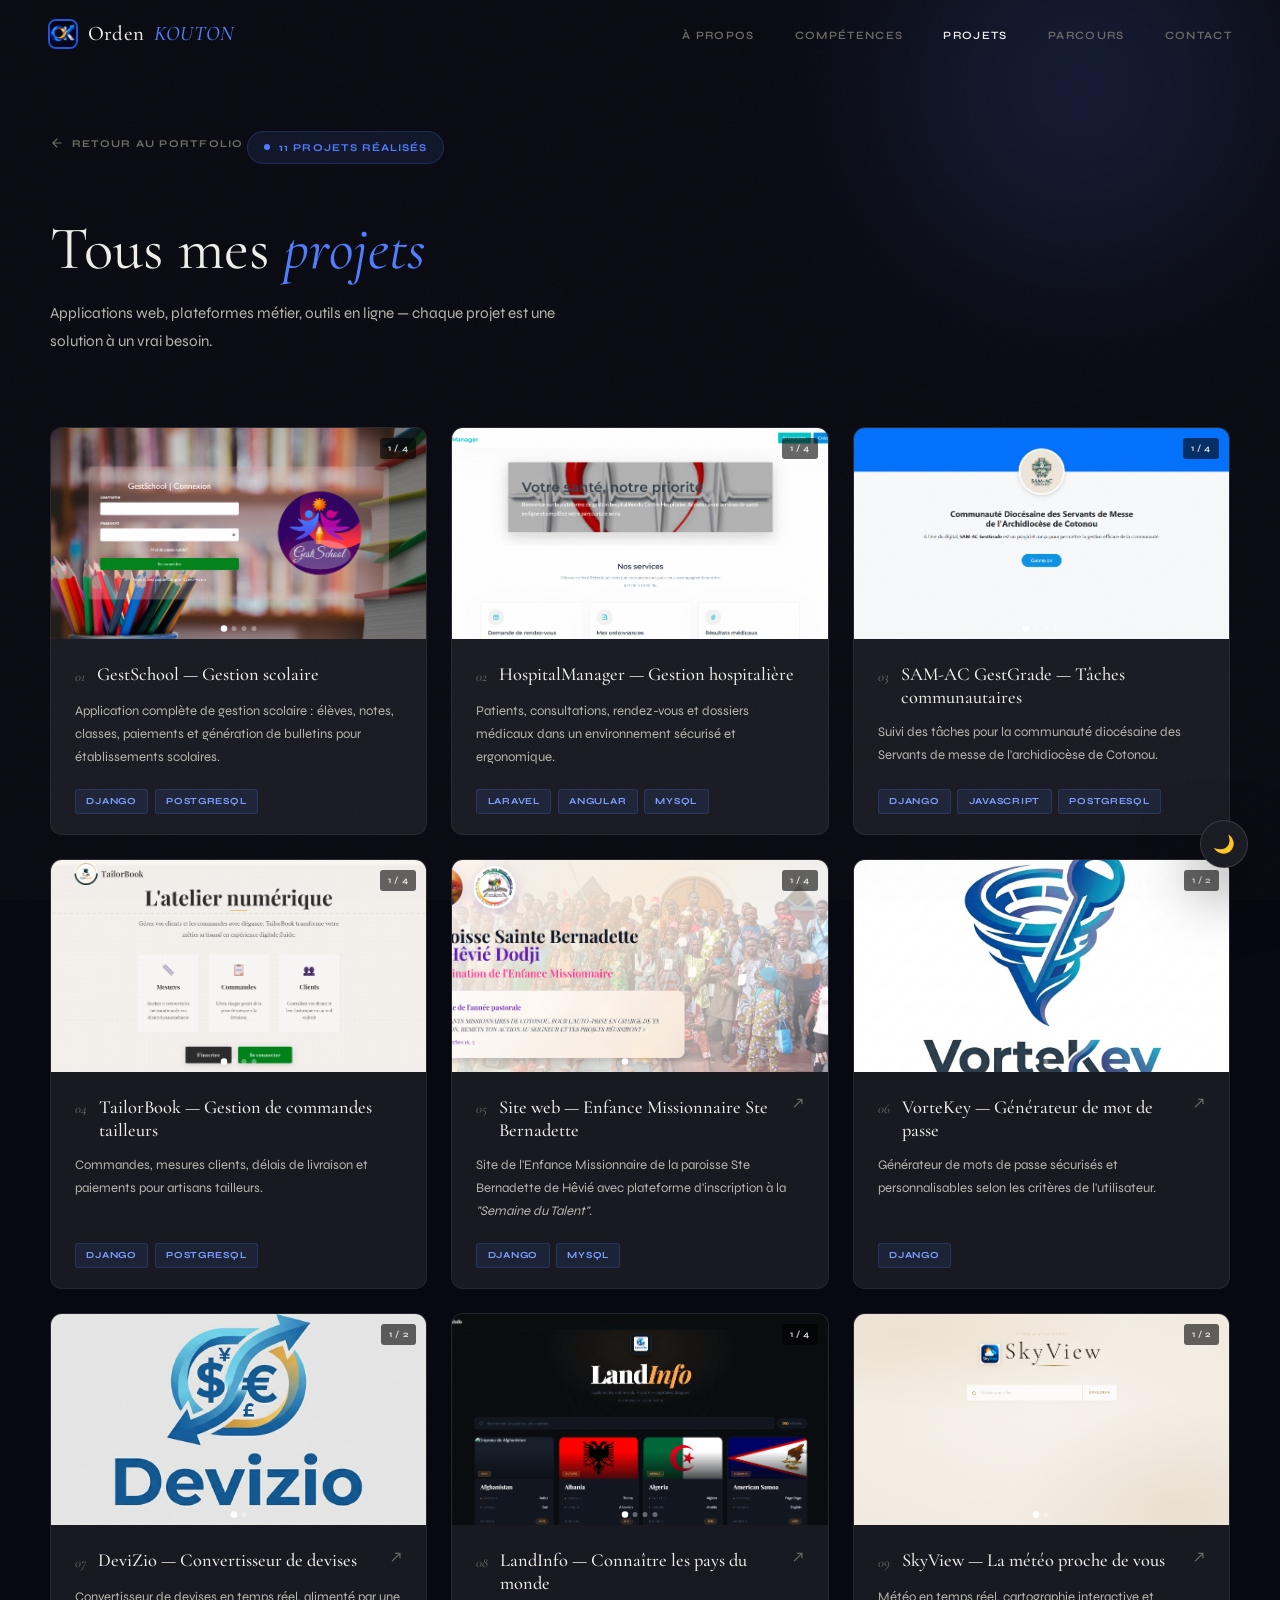
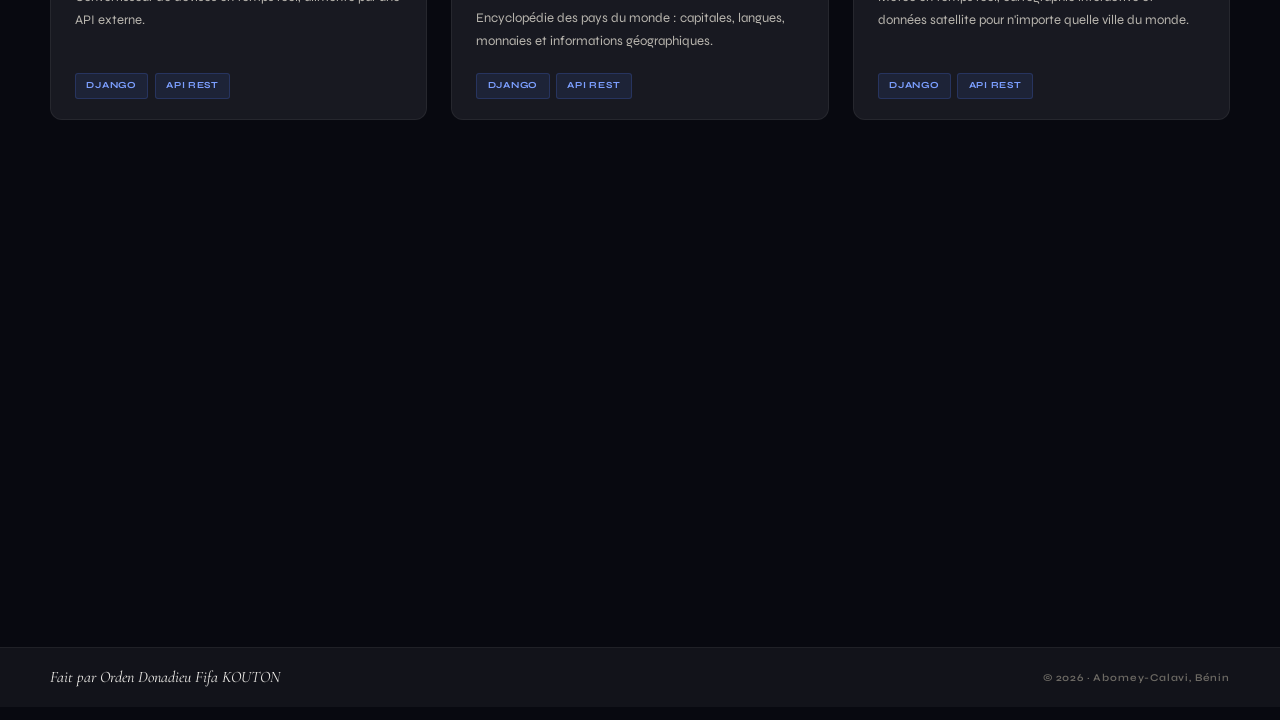
==== commit ba94af14: "new update file project" ====
--- a/projets.html
+++ b/projets.html
@@ -281,7 +281,7 @@
   </div>
 
   <!-- ══ EN-TÊTE ══ -->
-  <div class="page-hero" style="margin-top: -5%;">
+  <div class="page-hero" style="margin-top: -1%;">
     <div class="page-hero-inner">
       <a href="index.html" class="back-link">
         <svg viewBox="0 0 24 24" fill="none" stroke="currentColor" stroke-width="2" stroke-linecap="round" stroke-linejoin="round"><path d="M19 12H5M5 12l7 7M5 12l7-7"/></svg>
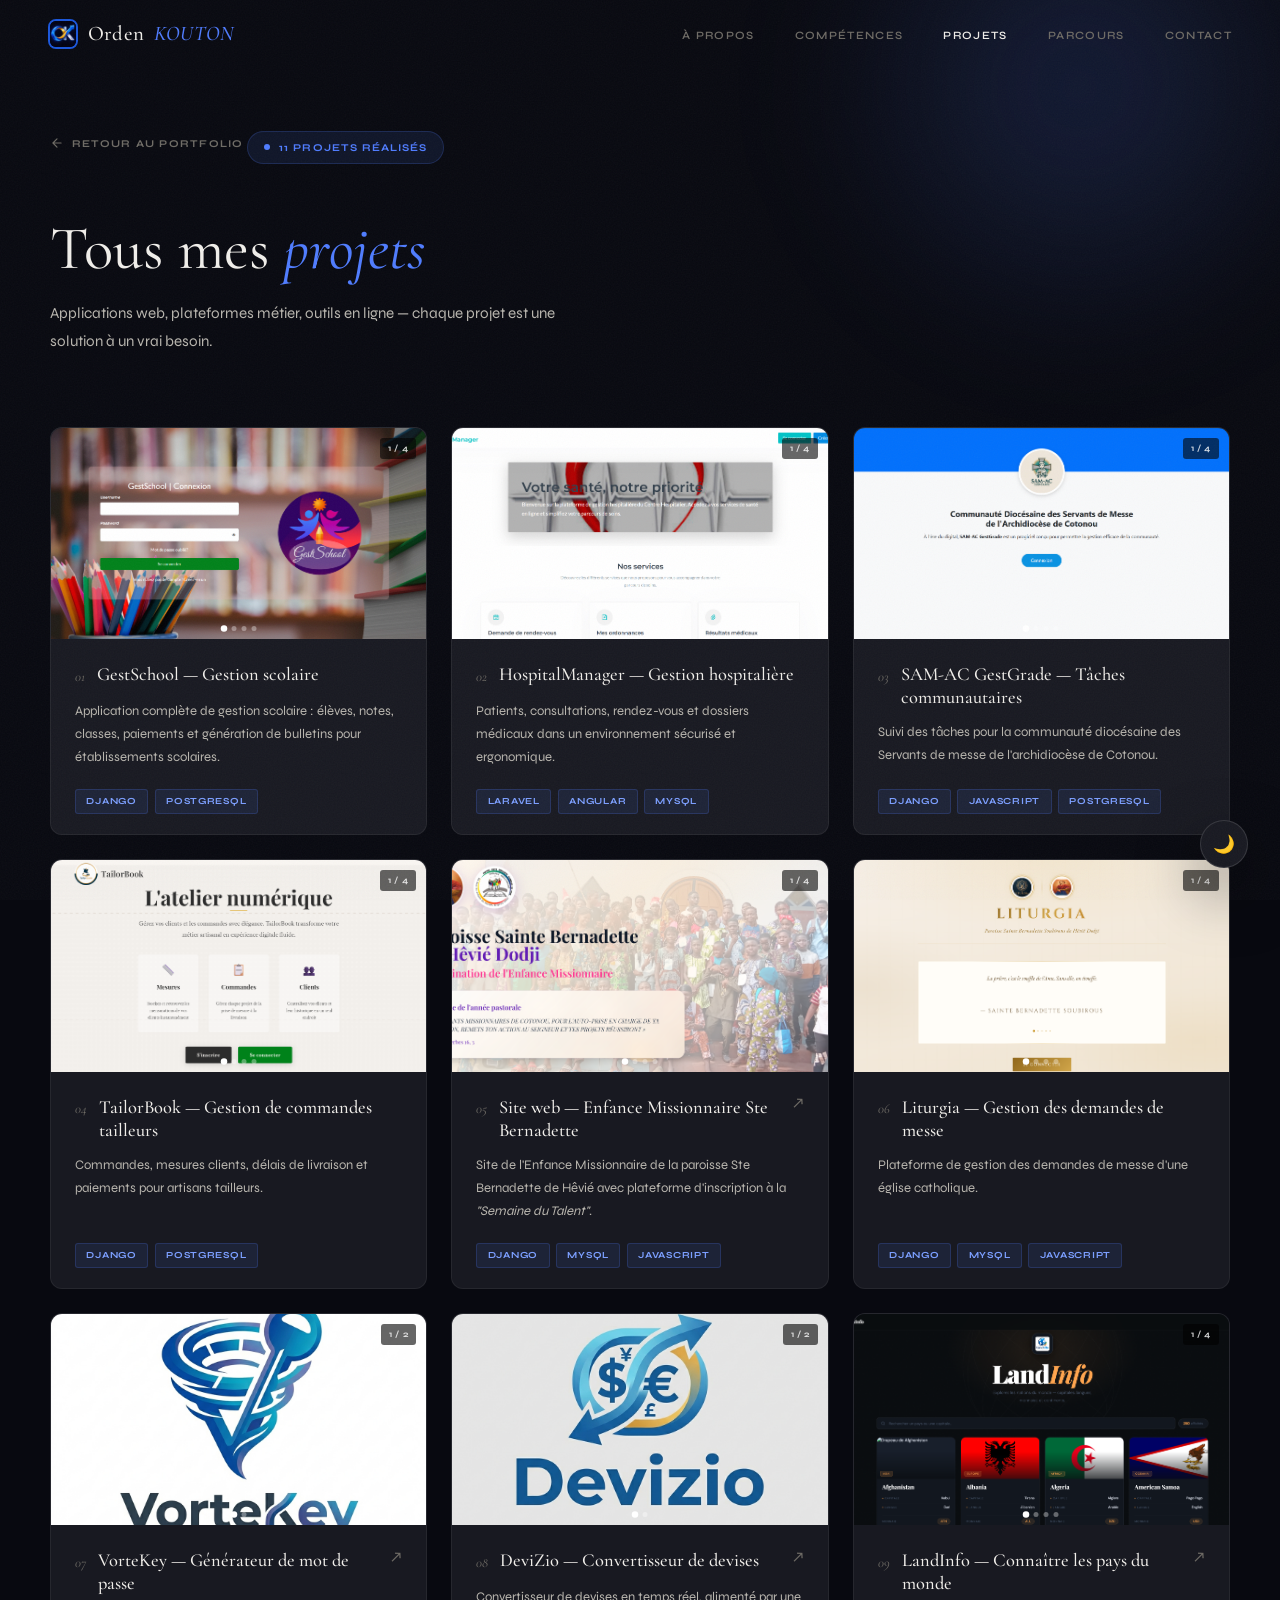
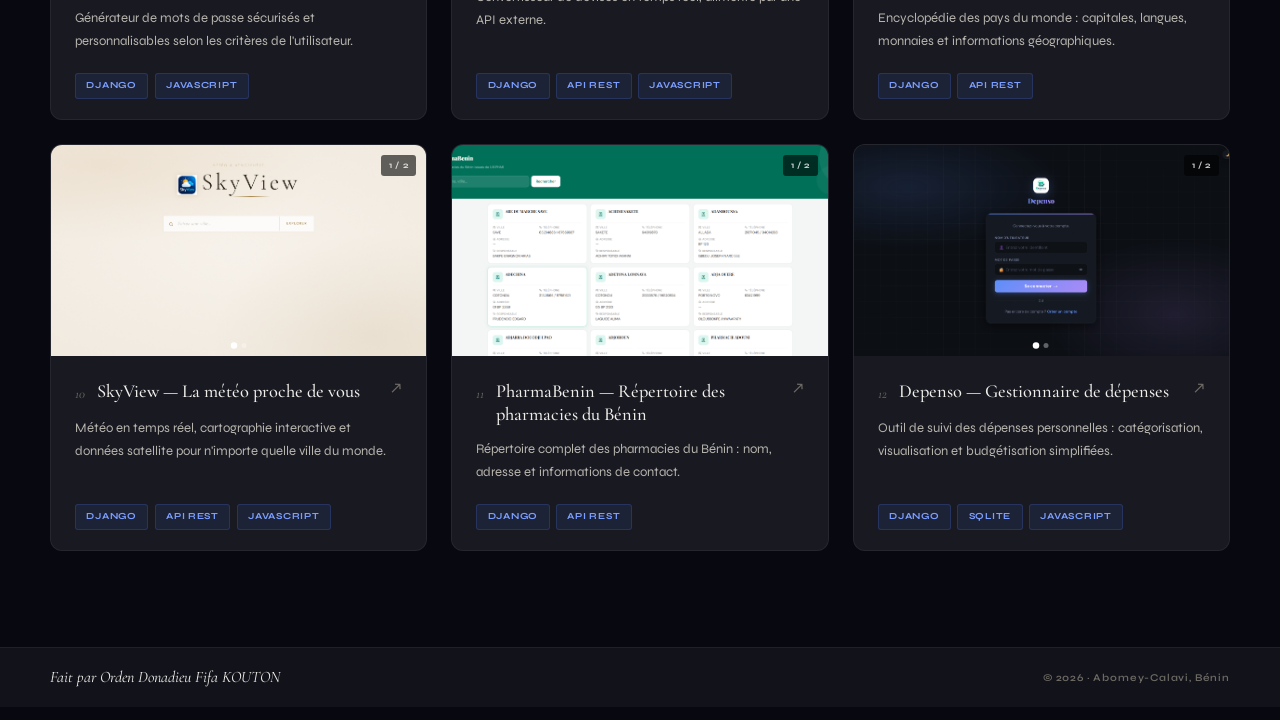
==== commit 2d0bec41: "update file projets" ====
--- a/projets.html
+++ b/projets.html
@@ -389,7 +389,7 @@
         </article>
 
         <!-- 05 EM DODJI -->
-        <article class="pc rv" data-tags="Django,MySQL">
+        <article class="pc rv" data-tags="Django,MySQL,JavaScript">
           <div class="pc-gallery" data-imgs='["images/projet7/1.png","images/projet7/2.png","images/projet7/3.png","images/projet7/4.png"]'>
             <div class="pc-gallery-track"></div>
             <button class="pc-nav prev" aria-label="Précédent">‹</button>
@@ -407,12 +407,36 @@
             <div class="pc-tags">
               <span class="pc-tag">Django</span>
               <span class="pc-tag">MySQL</span>
-            </div>
-          </div>
-        </article>
-
-        <!-- 06 VorteKey -->
-        <article class="pc rv" data-tags="Django">
+              <span class="pc-tag">JavaScript</span>
+            </div>
+          </div>
+        </article>
+
+        <!-- 06 Liturgia -->
+        <article class="pc rv" data-tags="Django,MySQL,JavaScript">
+          <div class="pc-gallery" data-imgs='["images/projet12/1.png","images/projet12/2.png","images/projet12/3.png","images/projet12/4.png"]'>
+            <div class="pc-gallery-track"></div>
+            <button class="pc-nav prev" aria-label="Précédent">‹</button>
+            <button class="pc-nav next" aria-label="Suivant">›</button>
+            <div class="pc-gallery-dots"></div>
+            <span class="pc-img-count"></span>
+          </div>
+          <div class="pc-body">
+            <div class="pc-head">
+              <span class="pc-num">06</span>
+              <h2 class="pc-title">Liturgia — Gestion des demandes de messe</h2>
+            </div>
+            <p class="pc-desc">Plateforme de gestion des demandes de messe d'une église catholique.</p>
+            <div class="pc-tags">
+              <span class="pc-tag">Django</span>
+              <span class="pc-tag">MySQL</span>
+              <span class="pc-tag">JavaScript</span>
+            </div>
+          </div>
+        </article>
+
+        <!-- 07 VorteKey -->
+        <article class="pc rv" data-tags="Django,JavaScript">
           <div class="pc-gallery" data-imgs='["images/projet5/2.png","images/projet5/1.png"]'>
             <div class="pc-gallery-track"></div>
             <button class="pc-nav prev" aria-label="Précédent">‹</button>
@@ -422,19 +446,20 @@
           </div>
           <div class="pc-body">
             <div class="pc-head">
-              <span class="pc-num">06</span>
+              <span class="pc-num">07</span>
               <h2 class="pc-title">VorteKey — Générateur de mot de passe</h2>
               <a href="https://zenithapps.pythonanywhere.com/VorteKey/" target="_blank" class="pc-ext" title="Voir le site">↗</a>
             </div>
             <p class="pc-desc">Générateur de mots de passe sécurisés et personnalisables selon les critères de l'utilisateur.</p>
             <div class="pc-tags">
               <span class="pc-tag">Django</span>
-            </div>
-          </div>
-        </article>
-
-        <!-- 07 DeviZio -->
-        <article class="pc rv" data-tags="Django,API Rest">
+              <span class="pc-tag">JavaScript</span>
+            </div>
+          </div>
+        </article>
+
+        <!-- 08 DeviZio -->
+        <article class="pc rv" data-tags="Django,API Rest,JavaScript">
           <div class="pc-gallery" data-imgs='["images/projet6/2.png","images/projet6/1.png"]'>
             <div class="pc-gallery-track"></div>
             <button class="pc-nav prev" aria-label="Précédent">‹</button>
@@ -444,7 +469,7 @@
           </div>
           <div class="pc-body">
             <div class="pc-head">
-              <span class="pc-num">07</span>
+              <span class="pc-num">08</span>
               <h2 class="pc-title">DeviZio — Convertisseur de devises</h2>
               <a href="https://zenithapps.pythonanywhere.com/DeviZio/" target="_blank" class="pc-ext" title="Voir le site">↗</a>
             </div>
@@ -452,11 +477,12 @@
             <div class="pc-tags">
               <span class="pc-tag">Django</span>
               <span class="pc-tag">API Rest</span>
-            </div>
-          </div>
-        </article>
-
-        <!-- 08 LandInfo -->
+              <span class="pc-tag">JavaScript</span>
+            </div>
+          </div>
+        </article>
+
+        <!-- 09 LandInfo -->
         <article class="pc rv" data-tags="Django,API Rest">
           <div class="pc-gallery" data-imgs='["images/projet8/1.png","images/projet8/2.png","images/projet8/3.png","images/projet8/4.png"]'>
             <div class="pc-gallery-track"></div>
@@ -467,7 +493,7 @@
           </div>
           <div class="pc-body">
             <div class="pc-head">
-              <span class="pc-num">08</span>
+              <span class="pc-num">09</span>
               <h2 class="pc-title">LandInfo — Connaître les pays du monde</h2>
               <a href="https://zenithapps.pythonanywhere.com/LandInfo/" target="_blank" class="pc-ext" title="Voir le site">↗</a>
             </div>
@@ -479,8 +505,8 @@
           </div>
         </article>
 
-        <!-- 09 SkyView -->
-        <article class="pc rv" data-tags="Django,API Rest">
+        <!-- 10 SkyView -->
+        <article class="pc rv" data-tags="Django,API Rest,JavaScript">
           <div class="pc-gallery" data-imgs='["images/projet9/1.png","images/projet9/2.png"]'>
             <div class="pc-gallery-track"></div>
             <button class="pc-nav prev" aria-label="Précédent">‹</button>
@@ -490,7 +516,7 @@
           </div>
           <div class="pc-body">
             <div class="pc-head">
-              <span class="pc-num">09</span>
+              <span class="pc-num">10</span>
               <h2 class="pc-title">SkyView — La météo proche de vous</h2>
               <a href="https://zenithapps.pythonanywhere.com/SkyView/" target="_blank" class="pc-ext" title="Voir le site">↗</a>
             </div>
@@ -498,11 +524,12 @@
             <div class="pc-tags">
               <span class="pc-tag">Django</span>
               <span class="pc-tag">API Rest</span>
-            </div>
-          </div>
-        </article>
-
-        <!-- 10 PharmaBenin -->
+              <span class="pc-tag">JavaScript</span>
+            </div>
+          </div>
+        </article>
+
+        <!-- 11 PharmaBenin -->
         <article class="pc rv" data-tags="Django,API Rest">
           <div class="pc-gallery" data-imgs='["images/projet10/1.png","images/projet10/2.png"]'>
             <div class="pc-gallery-track"></div>
@@ -513,7 +540,7 @@
           </div>
           <div class="pc-body">
             <div class="pc-head">
-              <span class="pc-num">10</span>
+              <span class="pc-num">11</span>
               <h2 class="pc-title">PharmaBenin — Répertoire des pharmacies du Bénin</h2>
               <a href="https://zenithapps.pythonanywhere.com/PharmaBenin/" target="_blank" class="pc-ext" title="Voir le site">↗</a>
             </div>
@@ -525,8 +552,8 @@
           </div>
         </article>
 
-        <!-- 11 Depenso -->
-        <article class="pc rv" data-tags="Django,SQLite">
+        <!-- 12 Depenso -->
+        <article class="pc rv" data-tags="Django,SQLite,JavaScript">
           <div class="pc-gallery" data-imgs='["images/projet11/1.png","images/projet11/2.png"]'>
             <div class="pc-gallery-track"></div>
             <button class="pc-nav prev" aria-label="Précédent">‹</button>
@@ -536,7 +563,7 @@
           </div>
           <div class="pc-body">
             <div class="pc-head">
-              <span class="pc-num">11</span>
+              <span class="pc-num">12</span>
               <h2 class="pc-title">Depenso — Gestionnaire de dépenses</h2>
               <a href="https://zenithapps.pythonanywhere.com/Depenso/" target="_blank" class="pc-ext" title="Voir le site">↗</a>
             </div>
@@ -544,6 +571,7 @@
             <div class="pc-tags">
               <span class="pc-tag">Django</span>
               <span class="pc-tag">SQLite</span>
+              <span class="pc-tag">JavaScript</span>
             </div>
           </div>
         </article>
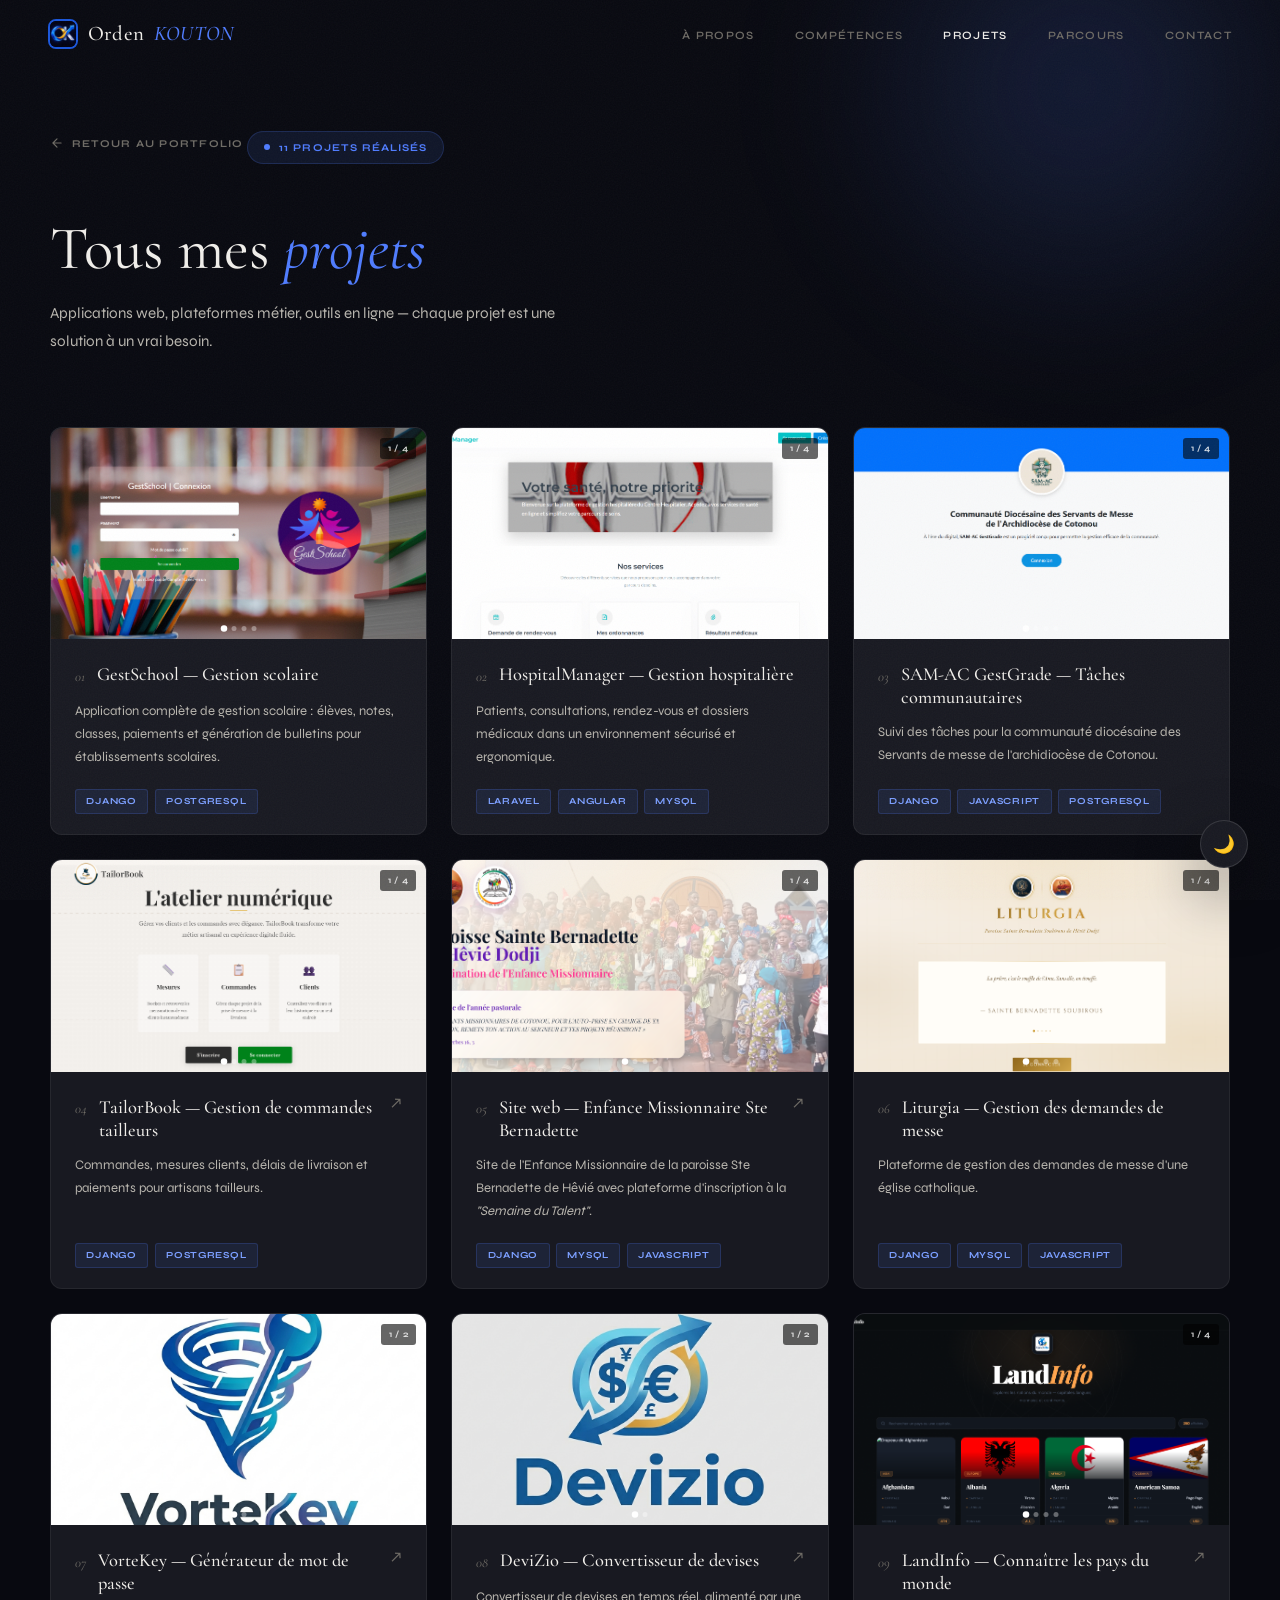
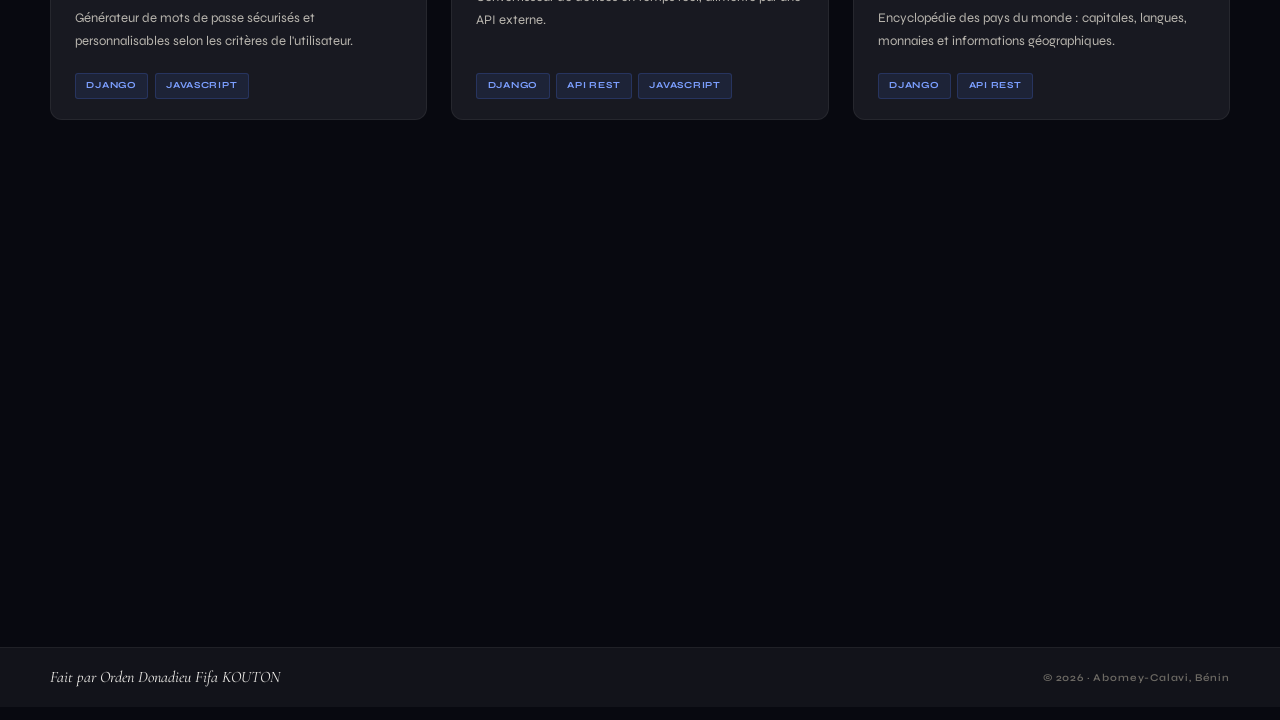
==== commit 238e4c96: "update projets" ====
--- a/projets.html
+++ b/projets.html
@@ -7,238 +7,9 @@
   <link rel="preconnect" href="https://fonts.googleapis.com">
   <link rel="icon" href="images/logo_orden.png" type="image/x-icon">
   <link rel="preconnect" href="https://fonts.gstatic.com" crossorigin>
-  <link rel="stylesheet" href="styles.css"/>
+  <link rel="stylesheet" href="index.css"/>
+  <link rel="stylesheet" href="projets.css"/>
   <link href="https://fonts.googleapis.com/css2?family=Cormorant+Garamond:ital,wght@0,300;0,400;0,500;0,600;1,300;1,400;1,500&family=Syne:wght@400;500;600;700;800&display=swap" rel="stylesheet">
-  <style>
-    /* ══ PAGE PROJETS ══ */
-    .page-hero {
-      padding: 9rem 3rem 4rem;
-      background: var(--bg);
-      position: relative;
-      overflow: hidden;
-    }
-    .page-hero::before {
-      content: '';
-      position: absolute;
-      top: -200px; right: -100px;
-      width: 600px; height: 600px;
-      border-radius: 50%;
-      background: radial-gradient(circle, var(--accent-glow) 0%, transparent 65%);
-      pointer-events: none; filter: blur(60px);
-    }
-    .page-hero-inner { max-width: var(--max); margin: 0 auto; }
-    .back-link {
-      display: inline-flex; align-items: center; gap: .5rem;
-      font-size: .65rem; font-weight: 700; letter-spacing: .12em;
-      text-transform: uppercase; color: var(--text3);
-      text-decoration: none;
-      transition: color .2s;
-      margin-bottom: 2.5rem;
-    }
-    .back-link:hover { color: var(--accent); }
-    .back-link svg { width: 14px; height: 14px; }
-    .page-h1 {
-      font-family: var(--serif);
-      font-size: clamp(2.2rem, 5vw, 3.8rem);
-      font-weight: 400; line-height: 1.1;
-      color: var(--text); margin-bottom: 1rem;
-    }
-    .page-h1 em { font-style: italic; color: var(--accent); }
-    .page-lead {
-      font-size: .95rem; color: var(--text2);
-      max-width: 520px; line-height: 1.85;
-      margin-bottom: 2.5rem;
-    }
-    .proj-count {
-      display: inline-flex; align-items: center; gap: .6rem;
-      font-size: .65rem; font-weight: 700; letter-spacing: .1em;
-      text-transform: uppercase; color: var(--accent);
-      background: var(--tag-bg); border: 1px solid var(--tag-border);
-      padding: .4rem 1rem; border-radius: 20px;
-    }
-    .proj-count::before {
-      content: ''; width: 6px; height: 6px;
-      border-radius: 50%; background: var(--accent);
-    }
-
-    /* ══ FILTRES ══ */
-    .filters-bar {
-      background: var(--bg2);
-      border-bottom: 1px solid var(--border);
-      padding: 1.25rem 3rem;
-      position: sticky; top: 68px; z-index: 100;
-      transition: background var(--dur), border-color var(--dur);
-    }
-    .filters-inner {
-      max-width: var(--max); margin: 0 auto;
-      display: flex; align-items: center; gap: .6rem;
-      flex-wrap: wrap;
-    }
-    .filters-label {
-      font-size: .6rem; font-weight: 700; letter-spacing: .1em;
-      text-transform: uppercase; color: var(--text3);
-      margin-right: .4rem; white-space: nowrap;
-    }
-    .filter-btn {
-      font-family: var(--sans);
-      font-size: .62rem; font-weight: 700; letter-spacing: .09em;
-      text-transform: uppercase; color: var(--text3);
-      background: var(--surface); border: 1px solid var(--border);
-      padding: .45rem 1rem; border-radius: 4px; cursor: pointer;
-      transition: color .2s, background .2s, border-color .2s, transform .15s;
-      white-space: nowrap;
-    }
-    .filter-btn:hover { color: var(--text); border-color: var(--border-h); transform: translateY(-1px); }
-    .filter-btn.active {
-      color: var(--accent); background: var(--tag-bg);
-      border-color: var(--tag-border);
-    }
-
-    /* ══ GRILLE PROJETS ══ */
-    .projects-section {
-      background: var(--bg);
-      padding: 4rem 3rem 6rem;
-    }
-    .projects-wrap { max-width: var(--max); margin: 0 auto; }
-
-    .projects-grid {
-      display: grid;
-      grid-template-columns: repeat(auto-fill, minmax(340px, 1fr));
-      gap: 1.5rem;
-      margin-top: 2rem;
-    }
-
-    /* Carte projet */
-    .pc {
-      background: var(--surface);
-      border: 1px solid var(--border);
-      border-radius: 12px;
-      overflow: hidden;
-      display: flex; flex-direction: column;
-      transition: border-color .25s, transform .25s var(--ease), box-shadow .25s;
-      opacity: 0; transform: translateY(24px);
-    }
-    .pc.in { opacity: 1; transform: translateY(0); }
-    .pc:hover {
-      border-color: rgba(79,124,255,.3);
-      transform: translateY(-4px);
-      box-shadow: 0 20px 60px rgba(0,0,0,.35);
-    }
-    .pc[hidden] { display: none; }
-
-    /* Galerie d'images */
-    .pc-gallery {
-      position: relative;
-      overflow: hidden;
-      aspect-ratio: 16/9;
-      background: var(--bg3);
-      flex-shrink: 0;
-    }
-    .pc-gallery-track {
-      display: flex;
-      width: 100%;
-      height: 100%;
-      transition: transform .4s var(--ease);
-    }
-    .pc-gallery img {
-      width: 100%; height: 100%;
-      object-fit: cover;
-      flex-shrink: 0;
-      cursor: zoom-in;
-    }
-    .pc-gallery-dots {
-      position: absolute; bottom: 8px; left: 50%; transform: translateX(-50%);
-      display: flex; gap: 5px;
-    }
-    .pc-dot {
-      width: 5px; height: 5px; border-radius: 50%;
-      background: rgba(255,255,255,.35);
-      cursor: pointer; transition: background .2s, transform .2s;
-      border: none; padding: 0;
-    }
-    .pc-dot.active { background: #fff; transform: scale(1.3); }
-    .pc-nav {
-      position: absolute; top: 50%; transform: translateY(-50%);
-      width: 30px; height: 30px;
-      background: rgba(0,0,0,.55); border: 1px solid rgba(255,255,255,.15);
-      border-radius: 50%; color: #fff; cursor: pointer;
-      display: flex; align-items: center; justify-content: center;
-      font-size: .8rem; opacity: 0; transition: opacity .2s;
-    }
-    .pc-gallery:hover .pc-nav { opacity: 1; }
-    .pc-nav.prev { left: 8px; }
-    .pc-nav.next { right: 8px; }
-    .pc-img-count {
-      position: absolute; top: 10px; right: 10px;
-      font-size: .55rem; font-weight: 700; letter-spacing: .07em;
-      text-transform: uppercase;
-      background: rgba(0,0,0,.6); color: rgba(255,255,255,.8);
-      padding: 3px 8px; border-radius: 3px;
-    }
-
-    /* Contenu carte */
-    .pc-body {
-      padding: 1.5rem 1.5rem 1.25rem;
-      flex: 1; display: flex; flex-direction: column; gap: .75rem;
-    }
-    .pc-head { display: flex; align-items: flex-start; justify-content: space-between; gap: .75rem; }
-    .pc-num {
-      font-family: var(--serif); font-size: .85rem; color: var(--text3);
-      font-style: italic; flex-shrink: 0; margin-top: .1rem;
-    }
-    .pc-title {
-      font-family: var(--serif); font-size: 1.15rem;
-      color: var(--text); font-weight: 500; line-height: 1.25;
-      flex: 1;
-    }
-    .pc-ext {
-      color: var(--text3); text-decoration: none;
-      transition: color .2s; flex-shrink: 0; margin-top: .05rem;
-      font-size: 1rem; line-height: 1;
-    }
-    .pc-ext:hover { color: var(--accent); }
-    .pc-desc {
-      font-size: .82rem; color: var(--text2);
-      line-height: 1.75; flex: 1;
-    }
-    .pc-tags { display: flex; flex-wrap: wrap; gap: .4rem; margin-top: auto; padding-top: .5rem; }
-    .pc-tag {
-      font-size: .58rem; font-weight: 700; letter-spacing: .08em;
-      text-transform: uppercase; color: var(--tag-color);
-      background: var(--tag-bg); border: 1px solid var(--tag-border);
-      padding: .25rem .65rem; border-radius: 3px;
-    }
-
-    /* Message "aucun résultat" */
-    .no-results {
-      grid-column: 1 / -1;
-      text-align: center; padding: 4rem 0;
-      color: var(--text3); font-size: .9rem;
-      display: none;
-    }
-    .no-results.show { display: block; }
-
-    /* Compteur résultats */
-    .results-info {
-      font-size: .7rem; font-weight: 600; letter-spacing: .08em;
-      text-transform: uppercase; color: var(--text3);
-      margin-bottom: .5rem;
-    }
-
-    /* ══ RESPONSIVE PAGE PROJETS ══ */
-    @media(max-width:960px){
-      .page-hero { padding: 8rem 1.5rem 3rem; }
-      .filters-bar { padding: 1rem 1.5rem; top: 68px; }
-      .projects-section { padding: 3rem 1.5rem 5rem; }
-      .projects-grid { grid-template-columns: 1fr 1fr; gap: 1rem; }
-    }
-    @media(max-width:600px){
-      .page-hero { padding: 7.5rem 1.25rem 2.5rem; }
-      .filters-bar { padding: .9rem 1.25rem; }
-      .projects-section { padding: 2rem 1.25rem 4rem; }
-      .projects-grid { grid-template-columns: 1fr; gap: 1rem; }
-    }
-  </style>
 </head>
 <body>
 
@@ -378,7 +149,8 @@
           <div class="pc-body">
             <div class="pc-head">
               <span class="pc-num">04</span>
-              <h2 class="pc-title">TailorBook — Gestion de commandes tailleurs</h2>
+              <h2 class="pc-title"><a href="https://tailorbook.pythonanywhere.com/" target="_blank" class="project-link">TailorBook — Gestion de commandes tailleurs</a></h2>
+              <a href="https://tailorbook.pythonanywhere.com/" target="_blank" class="pc-ext" title="Voir le site">↗</a>
             </div>
             <p class="pc-desc">Commandes, mesures clients, délais de livraison et paiements pour artisans tailleurs.</p>
             <div class="pc-tags">
@@ -400,7 +172,7 @@
           <div class="pc-body">
             <div class="pc-head">
               <span class="pc-num">05</span>
-              <h2 class="pc-title">Site web — Enfance Missionnaire Ste Bernadette</h2>
+              <h2 class="pc-title"><a href="https://empsbshd.pythonanywhere.com/" target="_blank" class="project-link">Site web — Enfance Missionnaire Ste Bernadette</a></h2>
               <a href="https://empsbshd.pythonanywhere.com/" target="_blank" class="pc-ext" title="Voir le site">↗</a>
             </div>
             <p class="pc-desc">Site de l'Enfance Missionnaire de la paroisse Ste Bernadette de Hêvié avec plateforme d'inscription à la <em>"Semaine du Talent"</em>.</p>
@@ -447,7 +219,7 @@
           <div class="pc-body">
             <div class="pc-head">
               <span class="pc-num">07</span>
-              <h2 class="pc-title">VorteKey — Générateur de mot de passe</h2>
+              <h2 class="pc-title"><a href="https://zenithapps.pythonanywhere.com/VorteKey/" target="_blank" class="project-link">VorteKey — Générateur de mot de passe</a></h2>
               <a href="https://zenithapps.pythonanywhere.com/VorteKey/" target="_blank" class="pc-ext" title="Voir le site">↗</a>
             </div>
             <p class="pc-desc">Générateur de mots de passe sécurisés et personnalisables selon les critères de l'utilisateur.</p>
@@ -470,7 +242,7 @@
           <div class="pc-body">
             <div class="pc-head">
               <span class="pc-num">08</span>
-              <h2 class="pc-title">DeviZio — Convertisseur de devises</h2>
+              <h2 class="pc-title"><a href="https://zenithapps.pythonanywhere.com/DeviZio/" target="_blank" class="project-link">DeviZio — Convertisseur de devises</a></h2>
               <a href="https://zenithapps.pythonanywhere.com/DeviZio/" target="_blank" class="pc-ext" title="Voir le site">↗</a>
             </div>
             <p class="pc-desc">Convertisseur de devises en temps réel, alimenté par une API externe.</p>
@@ -494,7 +266,7 @@
           <div class="pc-body">
             <div class="pc-head">
               <span class="pc-num">09</span>
-              <h2 class="pc-title">LandInfo — Connaître les pays du monde</h2>
+              <h2 class="pc-title"><a href="https://zenithapps.pythonanywhere.com/LandInfo/" target="_blank" class="project-link">LandInfo — Connaître les pays du monde</a></h2>
               <a href="https://zenithapps.pythonanywhere.com/LandInfo/" target="_blank" class="pc-ext" title="Voir le site">↗</a>
             </div>
             <p class="pc-desc">Encyclopédie des pays du monde : capitales, langues, monnaies et informations géographiques.</p>
@@ -517,7 +289,7 @@
           <div class="pc-body">
             <div class="pc-head">
               <span class="pc-num">10</span>
-              <h2 class="pc-title">SkyView — La météo proche de vous</h2>
+              <h2 class="pc-title"><a href="https://zenithapps.pythonanywhere.com/SkyView/" target="_blank" class="project-link">SkyView — La météo proche de vous</a></h2>
               <a href="https://zenithapps.pythonanywhere.com/SkyView/" target="_blank" class="pc-ext" title="Voir le site">↗</a>
             </div>
             <p class="pc-desc">Météo en temps réel, cartographie interactive et données satellite pour n'importe quelle ville du monde.</p>
@@ -541,7 +313,7 @@
           <div class="pc-body">
             <div class="pc-head">
               <span class="pc-num">11</span>
-              <h2 class="pc-title">PharmaBenin — Répertoire des pharmacies du Bénin</h2>
+              <h2 class="pc-title"><a href="https://zenithapps.pythonanywhere.com/PharmaBenin/" target="_blank" class="project-link">PharmaBenin — Répertoire des pharmacies du Bénin</a></h2>
               <a href="https://zenithapps.pythonanywhere.com/PharmaBenin/" target="_blank" class="pc-ext" title="Voir le site">↗</a>
             </div>
             <p class="pc-desc">Répertoire complet des pharmacies du Bénin : nom, adresse et informations de contact.</p>
@@ -564,7 +336,7 @@
           <div class="pc-body">
             <div class="pc-head">
               <span class="pc-num">12</span>
-              <h2 class="pc-title">Depenso — Gestionnaire de dépenses</h2>
+              <h2 class="pc-title"><a href="https://zenithapps.pythonanywhere.com/Depenso/" target="_blank" class="project-link">Depenso — Gestionnaire de dépenses</a></h2>
               <a href="https://zenithapps.pythonanywhere.com/Depenso/" target="_blank" class="pc-ext" title="Voir le site">↗</a>
             </div>
             <p class="pc-desc">Outil de suivi des dépenses personnelles : catégorisation, visualisation et budgétisation simplifiées.</p>
--- a/index.css
+++ b/index.css
@@ -0,0 +1,540 @@
+*,*::before,*::after{box-sizing:border-box;margin:0;padding:0}
+
+/* ══ THEME TOKENS ══ */
+:root{
+  --ease:cubic-bezier(.22,1,.36,1);
+  --ease2:cubic-bezier(.4,0,.2,1);
+  --max:1180px;
+  --serif:'Cormorant Garamond',Georgia,serif;
+  --sans:'Syne',system-ui,sans-serif;
+  --dur:.5s;
+}
+
+/* DARK */
+[data-theme="dark"]{
+  --bg:#080910;
+  --bg2:#0d0e12;
+  --bg3:#12131a;
+  --surface:#181921;
+  --surface2:#1e1f2a;
+  --border:rgba(255,255,255,.06);
+  --border-h:rgba(255,255,255,.13);
+  --text:#f0eeea;
+  --text2:#b8b5ae;
+  --text3:#6e6b65;
+  --accent:#4f7cff;
+  --accent2:#7c9fff;
+  --accent-glow:rgba(79,124,255,.18);
+  --gold:#c8a84a;
+  --gold-l:#e8c86a;
+  --gold-d:rgba(200,168,74,.18);
+  --tag-bg:rgba(79,124,255,.1);
+  --tag-border:rgba(79,124,255,.2);
+  --tag-color:#7c9fff;
+  --nav-bg:rgba(8,9,16,.85);
+  --shadow:0 24px 60px rgba(0,0,0,.6);
+  --noise:url("data:image/svg+xml,%3Csvg xmlns='http://www.w3.org/2000/svg' width='300' height='300'%3E%3Cfilter id='n'%3E%3CfeTurbulence type='fractalNoise' baseFrequency='.75' numOctaves='4' stitchTiles='stitch'/%3E%3C/filter%3E%3Crect width='300' height='300' filter='url(%23n)' opacity='.04'/%3E%3C/svg%3E");
+}
+
+/* LIGHT */
+[data-theme="light"]{
+  --bg:#f7f6f2;
+  --bg2:#f0ede6;
+  --bg3:#eae7df;
+  --surface:#ffffff;
+  --surface2:#f4f2ed;
+  --border:rgba(0,0,0,.07);
+  --border-h:rgba(0,0,0,.15);
+  --text:#100f0c;
+  --text2:#4a4742;
+  --text3:#9a9590;
+  --accent:#2a5ff0;
+  --accent2:#1a4fd0;
+  --accent-glow:rgba(42,95,240,.1);
+  --gold:#9a6a18;
+  --gold-l:#b88020;
+  --gold-d:rgba(154,106,24,.12);
+  --tag-bg:rgba(42,95,240,.07);
+  --tag-border:rgba(42,95,240,.18);
+  --tag-color:#2a5ff0;
+  --nav-bg:rgba(247,246,242,.9);
+  --shadow:0 24px 60px rgba(0,0,0,.1);
+  --noise:url("data:image/svg+xml,%3Csvg xmlns='http://www.w3.org/2000/svg' width='300' height='300'%3E%3Cfilter id='n'%3E%3CfeTurbulence type='fractalNoise' baseFrequency='.75' numOctaves='4' stitchTiles='stitch'/%3E%3C/filter%3E%3Crect width='300' height='300' filter='url(%23n)' opacity='.025'/%3E%3C/svg%3E");
+}
+
+html{scroll-behavior:smooth;scrollbar-width:thin;scrollbar-color:var(--border-h) var(--bg)}
+body{
+  font-family:var(--sans);
+  background:var(--bg);
+  color:var(--text);
+  font-size:16px;
+  line-height:1.7;
+  -webkit-font-smoothing:antialiased;
+  overflow-x:hidden;
+  transition:background var(--dur) var(--ease),color var(--dur) var(--ease);
+}
+body::before{content:'';position:fixed;inset:0;background:var(--noise);pointer-events:none;z-index:999;opacity:1}
+
+/* ══ THEME TOGGLE ══ */
+.theme-btn{
+  position:fixed;bottom:2rem;right:2rem;z-index:600;
+  width:48px;height:48px;border-radius:50%;
+  background:var(--surface);border:1px solid var(--border-h);
+  cursor:pointer;display:flex;align-items:center;justify-content:center;
+  box-shadow:var(--shadow);
+  transition:background var(--dur),border-color var(--dur),transform .2s var(--ease);
+  color:var(--text);font-size:1.1rem;
+}
+.theme-btn:hover{transform:scale(1.1) rotate(20deg);border-color:var(--accent)}
+.theme-btn .icon-sun{display:none}
+.theme-btn .icon-moon{display:block}
+[data-theme="light"] .theme-btn .icon-sun{display:block}
+[data-theme="light"] .theme-btn .icon-moon{display:none}
+
+/* ══ CURSOR ══ */
+.cursor{position:fixed;width:6px;height:6px;background:var(--accent);border-radius:50%;pointer-events:none;z-index:9999;transform:translate(-50%,-50%);transition:width .3s,height .3s,background .3s;mix-blend-mode:normal}
+.cursor-ring{position:fixed;width:32px;height:32px;border:1px solid rgba(79,124,255,.4);border-radius:50%;pointer-events:none;z-index:9998;transform:translate(-50%,-50%);transition:transform .22s var(--ease),width .3s,height .3s}
+
+/* ══ NAV ══ */
+nav{
+  position:fixed;top:0;left:0;right:0;z-index:500;
+  padding:0 3rem;height:68px;
+  display:flex;align-items:center;justify-content:space-between;
+  transition:background var(--dur),border-color var(--dur),backdrop-filter .4s;
+}
+nav.scrolled{background:var(--nav-bg);backdrop-filter:blur(20px);border-bottom:1px solid var(--border)}
+.nav-logo{
+  font-family:var(--serif);font-size:1.3rem;color:var(--text);
+  text-decoration:none;font-weight:500;letter-spacing:.01em;
+  transition:color var(--dur);
+}
+.nav-logo em{font-style:italic;color:var(--accent)}
+.nav-links{display:flex;gap:2.5rem;list-style:none}
+.nav-links a{
+  font-size:.7rem;font-weight:600;color:var(--text3);
+  text-decoration:none;letter-spacing:.12em;text-transform:uppercase;
+  transition:color .2s;position:relative;
+}
+.nav-links a::after{content:'';position:absolute;left:0;bottom:-3px;width:0;height:1px;background:var(--accent);transition:width .3s var(--ease)}
+.nav-links a:hover{color:var(--text)}
+.nav-links a:hover::after{width:100%}
+.nav-cta{
+  font-size:.7rem;font-weight:600;letter-spacing:.1em;text-transform:uppercase;
+  color:var(--accent);border:1px solid var(--tag-border);
+  padding:.5rem 1.2rem;border-radius:2px;text-decoration:none;
+  background:var(--tag-bg);
+  transition:background .2s,color .2s,border-color .2s;
+}
+.nav-cta:hover{background:var(--accent);color:#fff;border-color:var(--accent)}
+
+.nav-logo {display: flex;align-items: center;gap: 10px;text-decoration: none;}
+
+.nav-avatar {width: 36px;height: 36px;border-radius: 50%;object-fit: cover;border: 2px solid rgba(255, 255, 255, 0.15);flex-shrink: 0;}
+
+/* Carré arrondi (style avatar app) */
+.nav-avatar { border-radius: 8px; }
+
+/* Avec une légère bordure colorée */
+.nav-avatar { border: 2px solid #1a56db; }
+
+/* Légèrement plus grande */
+.nav-avatar { width: 30px; height: 30px; }
+
+/* Hamburger */
+.hamburger{display:none;flex-direction:column;justify-content:center;gap:5px;width:36px;height:36px;background:none;border:none;cursor:pointer;padding:4px;z-index:600}
+.hamburger span{display:block;height:1.5px;background:var(--text);border-radius:2px;transition:transform .3s var(--ease),opacity .3s,width .3s}
+.hamburger span:nth-child(2){width:65%}
+.hamburger.open span:nth-child(1){transform:translateY(6.5px) rotate(45deg)}
+.hamburger.open span:nth-child(2){opacity:0;width:0}
+.hamburger.open span:nth-child(3){transform:translateY(-6.5px) rotate(-45deg)}
+.mobile-nav{display:none;position:fixed;inset:0;background:var(--bg);z-index:450;flex-direction:column;align-items:center;justify-content:center;gap:2rem;opacity:0;transform:translateY(-16px);transition:opacity .4s var(--ease),transform .4s var(--ease);pointer-events:none}
+.mobile-nav.open{opacity:1;transform:translateY(0);pointer-events:all}
+.mobile-nav a{font-family:var(--serif);font-size:2.4rem;color:var(--text);text-decoration:none;font-style:italic;transition:color .2s}
+.mobile-nav a:hover{color:var(--accent)}
+
+/* ══ HERO ══ */
+#hero{
+  min-height:100vh;display:flex;align-items:center;
+  position:relative;overflow:hidden;
+  padding:8rem 3rem 5rem;
+}
+.hero-ambient{
+  position:absolute;inset:0;z-index:0;pointer-events:none;
+}
+.blob1{
+  position:absolute;width:700px;height:700px;border-radius:50%;
+  background:radial-gradient(circle,var(--accent-glow) 0%,transparent 65%);
+  top:-100px;right:-50px;filter:blur(60px);
+  animation:blobFloat 12s ease-in-out infinite alternate;
+}
+.blob2{
+  position:absolute;width:400px;height:400px;border-radius:50%;
+  background:radial-gradient(circle,rgba(200,168,74,.07) 0%,transparent 65%);
+  bottom:0;left:100px;filter:blur(80px);
+  animation:blobFloat 16s ease-in-out infinite alternate-reverse;
+}
+@keyframes blobFloat{from{transform:translate(0,0) scale(1)}to{transform:translate(30px,20px) scale(1.05)}}
+.hero-grid-lines{
+  position:absolute;inset:0;
+  background-image:linear-gradient(var(--border) 1px,transparent 1px),linear-gradient(90deg,var(--border) 1px,transparent 1px);
+  background-size:64px 64px;
+  mask-image:radial-gradient(ellipse 90% 90% at 50% 50%,black 30%,transparent 100%);
+  opacity:.5;
+}
+.hero-inner{max-width:var(--max);margin:0 auto;width:100%;position:relative;z-index:1;display:grid;grid-template-columns:1fr 440px;gap:7rem;align-items:center}
+.hero-label{
+  display:inline-flex;align-items:center;gap:.75rem;
+  font-size:.68rem;font-weight:700;letter-spacing:.16em;text-transform:uppercase;
+  color:var(--accent);margin-bottom:2rem;
+}
+.hero-label-dot{width:6px;height:6px;border-radius:50%;background:var(--accent);animation:pulse 2s infinite}
+@keyframes pulse{0%,100%{opacity:1;transform:scale(1)}50%{opacity:.5;transform:scale(.7)}}
+h1.hero-h1{
+  font-family:var(--serif);font-size:clamp(3rem,6vw,5.2rem);line-height:1.02;
+  letter-spacing:-.02em;color:var(--text);margin-bottom:1.75rem;font-weight:400;
+}
+h1.hero-h1 em{font-style:italic;color:var(--accent)}
+h1.hero-h1 .shift{display:block;padding-left:4rem}
+.hero-lead{
+  font-size:.95rem;color:var(--text2);line-height:1.9;
+  max-width:480px;margin-bottom:2.75rem;font-weight:400;
+}
+.hero-lead strong{color:var(--text);font-weight:600}
+.hero-cta{display:flex;gap:1rem;flex-wrap:wrap;align-items:center}
+.btn-fill{
+  display:inline-flex;align-items:center;gap:.5rem;
+  padding:.85rem 2rem;background:var(--accent);color:#fff;
+  font-family:var(--sans);font-size:.72rem;font-weight:700;letter-spacing:.1em;text-transform:uppercase;text-decoration:none;
+  border-radius:2px;border:1px solid var(--accent);
+  transition:background .2s,transform .15s,box-shadow .2s;
+}
+.btn-fill:hover{background:var(--accent2);transform:translateY(-2px);box-shadow:0 8px 30px var(--accent-glow)}
+.btn-outline{
+  display:inline-flex;align-items:center;gap:.5rem;
+  padding:.85rem 2rem;background:transparent;
+  color:var(--text2);font-family:var(--sans);font-size:.72rem;font-weight:600;letter-spacing:.1em;text-transform:uppercase;text-decoration:none;
+  border:1px solid var(--border-h);border-radius:2px;
+  transition:border-color .2s,color .2s;
+}
+.btn-outline:hover{border-color:var(--accent);color:var(--accent)}
+
+/* Photo */
+.hero-photo-wrap{position:relative}
+.hero-photo-frame{
+  position:relative;border-radius:6px;overflow:hidden;
+  box-shadow:var(--shadow);
+}
+.hero-photo-frame img{
+  width:100%;height:540px;object-fit:cover;object-position:top;display:block;
+  filter:saturate(0.9);
+  transition:filter .5s,transform .5s var(--ease);
+}
+.hero-photo-frame:hover img{filter:saturate(1.05);transform:scale(1.02)}
+.hero-photo-overlay{
+  position:absolute;inset:0;
+  background:linear-gradient(to top,rgba(8,9,16,.7) 0%,transparent 55%);
+  transition:background var(--dur);
+}
+[data-theme="light"] .hero-photo-overlay{background:linear-gradient(to top,rgba(247,246,242,.6) 0%,transparent 55%)}
+.hero-badge{
+  position:absolute;bottom:1.5rem;left:1.5rem;right:1.5rem;
+  background:rgba(8,9,16,.75);backdrop-filter:blur(16px);
+  border:1px solid var(--border-h);border-radius:8px;
+  padding:1rem 1.25rem;
+  transition:background var(--dur);
+}
+[data-theme="light"] .hero-badge{background:rgba(255,255,255,.82)}
+.hero-badge-name{font-family:var(--serif);font-size:1.05rem;color:var(--text);font-weight:500}
+.hero-badge-role{font-size:.62rem;color:var(--accent);letter-spacing:.1em;text-transform:uppercase;font-weight:700;margin-top:.2rem}
+.hero-deco{
+  position:absolute;top:-20px;right:-20px;
+  width:90px;height:90px;
+  border-top:1px solid rgba(79,124,255,.3);
+  border-right:1px solid rgba(79,124,255,.3);
+  border-radius:0 6px 0 0;
+}
+.stats-bar{
+  display:flex;gap:2.5rem;margin-top:3.5rem;
+  padding-top:2.5rem;border-top:1px solid var(--border);
+}
+.sbar-item{display:flex;flex-direction:column;gap:.3rem}
+.sbar-n{font-family:var(--serif);font-size:2.2rem;color:var(--text);line-height:1;font-style:italic}
+.sbar-n em{color:var(--accent);font-style:inherit}
+.sbar-l{font-size:.62rem;color:var(--text3);letter-spacing:.1em;text-transform:uppercase;font-weight:600}
+
+/* ══ SECTION BASE ══ */
+section{padding:8rem 3rem;transition:background var(--dur)}
+.wrap{max-width:var(--max);margin:0 auto}
+.eyebrow{display:flex;align-items:center;gap:1rem;margin-bottom:1.5rem}
+.eyebrow-num{font-family:var(--serif);font-size:.8rem;color:var(--accent);font-style:italic}
+.eyebrow-line{flex:1;height:1px;background:var(--border);max-width:50px}
+.eyebrow-label{font-size:.65rem;font-weight:700;letter-spacing:.14em;text-transform:uppercase;color:var(--text3)}
+.s-title{
+  font-family:var(--serif);font-size:clamp(2rem,4vw,3.4rem);
+  line-height:1.06;letter-spacing:-.02em;color:var(--text);margin-bottom:1rem;font-weight:400;
+}
+.s-title em{font-style:italic;color:var(--accent)}
+
+/* ══ ABOUT ══ */
+#about{background:var(--bg2)}
+.about-grid{display:grid;grid-template-columns:1fr 1fr;gap:8rem;align-items:start;margin-top:4rem}
+.about-text p{color:var(--text2);font-weight:400;margin-bottom:1.25rem;line-height:1.95;font-size:.93rem}
+.about-text p strong{color:var(--text);font-weight:600}
+.about-quote{
+  margin-top:2.5rem;padding:1.5rem 1.75rem;
+  border-left:2px solid var(--accent);
+  background:var(--accent-glow);border-radius:0 4px 4px 0;
+}
+.about-quote p{font-family:var(--serif);font-size:1.1rem;color:var(--text);font-style:italic;line-height:1.65}
+.stats-mosaic{display:grid;grid-template-columns:1fr 1fr;gap:1px;background:var(--border);border:1px solid var(--border);border-radius:8px;overflow:hidden}
+.sm-box{
+  background:var(--bg2);padding:2rem 1.75rem;
+  transition:background .25s;
+}
+.sm-box:hover{background:var(--surface)}
+.sm-n{font-family:var(--serif);font-size:3rem;color:var(--text);font-style:italic;line-height:1;margin-bottom:.4rem}
+.sm-n em{color:var(--accent);font-style:inherit}
+.sm-l{font-size:.65rem;color:var(--text3);letter-spacing:.1em;text-transform:uppercase;font-weight:600}
+
+/* ══ SKILLS ══ */
+#skills{background:var(--bg)}
+.skills-grid{
+  display:grid;grid-template-columns:repeat(3,1fr);
+  gap:1px;background:var(--border);
+  border:1px solid var(--border);margin-top:3.5rem;
+}
+.sk-card{
+  background:var(--bg);padding:2.25rem 2rem;
+  position:relative;overflow:hidden;
+  transition:background .25s;
+}
+.sk-card::before{
+  content:'';position:absolute;top:0;left:0;right:0;height:2px;
+  background:linear-gradient(90deg,transparent,var(--accent),transparent);
+  transform:scaleX(0);transition:transform .4s var(--ease);
+}
+.sk-card:hover{background:var(--bg3)}
+.sk-card:hover::before{transform:scaleX(1)}
+.sk-num{font-family:var(--serif);font-size:.75rem;color:var(--accent);opacity:.5;font-style:italic;margin-bottom:1.25rem;display:block}
+.sk-name{font-family:var(--serif);font-size:1.2rem;color:var(--text);margin-bottom:.6rem;font-weight:500}
+.sk-desc{font-size:.8rem;color:var(--text3);line-height:1.8;font-weight:400;margin-bottom:1.25rem}
+.sk-tags{display:flex;flex-wrap:wrap;gap:.4rem}
+.sk-tag{font-size:.62rem;letter-spacing:.06em;padding:.22rem .65rem;background:var(--tag-bg);border:1px solid var(--tag-border);border-radius:2px;color:var(--tag-color);font-weight:700}
+
+/* ══ PROJECTS ══ */
+#projects{background:var(--bg2)}
+.proj-list{display:flex;flex-direction:column}
+.proj-item{
+  display:grid;grid-template-columns:80px 1fr;
+  gap:3rem;padding:3.5rem 0;
+  border-top:1px solid var(--border);
+  transition:border-color .2s;
+  position:relative;
+}
+.proj-item:last-child{border-bottom:1px solid var(--border)}
+.proj-item:hover{border-top-color:rgba(79,124,255,.3)}
+.proj-n{
+  font-family:var(--serif);font-size:3.5rem;color:var(--border-h);
+  font-style:italic;line-height:1;padding-top:.2rem;
+  transition:color .3s;
+}
+.proj-item:hover .proj-n{color:rgba(79,124,255,.25)}
+.proj-head{display:flex;align-items:flex-start;justify-content:space-between;gap:1rem;margin-bottom:.6rem}
+.proj-title{font-family:var(--serif);font-size:1.5rem;color:var(--text);font-weight:400;transition:color .2s}
+.proj-item:hover .proj-title{color:var(--accent2)}
+.proj-arrow{font-size:1.1rem;color:var(--text3);transition:transform .25s var(--ease),color .2s;flex-shrink:0;margin-top:.35rem}
+.proj-item:hover .proj-arrow{transform:translate(4px,-4px);color:var(--accent)}
+.proj-desc{font-size:.85rem;color:var(--text3);font-weight:400;margin-bottom:.85rem;max-width:580px;line-height:1.8}
+.proj-tags-row{display:flex;flex-wrap:wrap;gap:.4rem;margin-bottom:1.5rem}
+.p-tag{font-size:.62rem;letter-spacing:.06em;padding:.22rem .65rem;background:var(--tag-bg);border:1px solid var(--tag-border);border-radius:2px;color:var(--tag-color);font-weight:700}
+.proj-imgs{display:grid;gap:6px}
+.proj-imgs.c4{grid-template-columns:repeat(4,1fr)}
+.proj-imgs.c2{grid-template-columns:1fr 1fr}
+.p-img{
+  border-radius:4px;overflow:hidden;
+  border:1px solid var(--border);background:var(--surface);
+  aspect-ratio:16/10;cursor:zoom-in;
+}
+.p-img img{width:100%;height:100%;object-fit:cover;display:block;transition:transform .5s var(--ease),filter .3s}
+.p-img:hover img{transform:scale(1.06);filter:brightness(1.08)}
+
+.project-link{
+    text-decoration: none;
+    color: inherit;
+    display: block;
+}
+
+
+.project-link:hover{
+    transform: translateY(-4px);
+    transition: 0.3s ease;
+}
+/* ══ TECH STACK ══ */
+.ts-section{background:var(--bg3);overflow: hidden;padding:7rem 3rem;transition:background var(--dur)}
+.ts-wrap{overflow: hidden;max-width:var(--max);margin:0 auto}
+.ts-grid{
+  display:grid;grid-template-columns:repeat(auto-fill,minmax(96px,1fr));
+  gap:10px;margin-top:3.5rem;max-width:800px;
+}
+.ts-card{
+  background:var(--surface);border:1px solid var(--border);
+  border-radius:8px;padding:1.25rem .75rem;
+  display:flex;flex-direction:column;align-items:center;gap:8px;
+  transition:border-color .2s,transform .2s var(--ease),background .2s,box-shadow .2s;
+  cursor:default;
+}
+.ts-card:hover{
+  border-color:rgba(79,124,255,.35);
+  transform:translateY(-5px);
+  background:var(--surface2);
+  box-shadow:0 12px 40px var(--accent-glow);
+}
+.ts-icon{width:36px;height:36px;object-fit:contain;filter:drop-shadow(0 2px 6px rgba(0,0,0,.4));transition:filter .2s}
+[data-theme="light"] .ts-icon{filter:drop-shadow(0 2px 6px rgba(0,0,0,.15))}
+.ts-name{font-size:.62rem;letter-spacing:.07em;text-transform:uppercase;color:var(--text2);font-weight:700;text-align:center}
+.ts-cat{font-size:.54rem;letter-spacing:.06em;text-transform:uppercase;font-weight:700;padding:2px 7px;border-radius:2px}
+.c-be{background:rgba(76,175,130,.12);color:#4caf82}
+.c-fe{background:rgba(128,128,240,.12);color:#9090f8}
+.c-db{background:rgba(74,158,255,.12);color:#4a9eff}
+.c-vcs{background:rgba(200,168,74,.12);color:var(--gold)}
+
+/* ══ EXPERIENCE ══ */
+#experience{background:var(--bg2)}
+.exp-grid{display:grid;grid-template-columns:1fr 1fr;gap:7rem;margin-top:4rem}
+.exp-col-title{
+  font-size:.65rem;font-weight:700;letter-spacing:.14em;text-transform:uppercase;
+  color:var(--accent);margin-bottom:2.5rem;
+  display:flex;align-items:center;gap:.75rem;
+}
+.exp-col-title::after{content:'';flex:1;height:1px;background:var(--border)}
+.timeline{position:relative;padding-left:1.5rem}
+.timeline::before{
+  content:'';position:absolute;left:0;top:4px;bottom:0;
+  width:1px;background:linear-gradient(var(--accent) 0%,transparent 90%);opacity:.3;
+}
+.tl-item{position:relative;margin-bottom:2.75rem;padding-left:1.5rem}
+.tl-item::before{
+  content:'';position:absolute;left:-1.5rem;top:5px;
+  width:7px;height:7px;border-radius:50%;
+  background:var(--bg2);border:1.5px solid var(--accent);
+  box-shadow:0 0 10px var(--accent-glow);
+}
+.tl-date{font-size:.62rem;letter-spacing:.08em;text-transform:uppercase;color:var(--text3);font-weight:600;margin-bottom:.35rem}
+.tl-role{font-family:var(--serif);font-size:1.1rem;color:var(--text);margin-bottom:.2rem;font-weight:500}
+.tl-co{font-size:.78rem;color:var(--accent);font-weight:600;margin-bottom:.65rem}
+.tl-desc{font-size:.8rem;color:var(--text3);font-weight:400;line-height:1.8}
+.tl-desc ul{padding-left:1rem}
+.tl-desc li{margin-bottom:.3rem}
+
+/* ══ CONTACT ══ */
+#contact{background:var(--bg);position:relative;overflow:hidden}
+#contact::before{
+  content:'';position:absolute;top:-300px;right:-200px;
+  width:700px;height:700px;border-radius:50%;
+  background:radial-gradient(circle,var(--accent-glow) 0%,transparent 65%);
+  pointer-events:none;filter:blur(40px);
+}
+.contact-grid{display:grid;grid-template-columns:1fr 1fr;gap:8rem;align-items:start;margin-top:4rem}
+.contact-lead{font-size:.95rem;color:var(--text2);font-weight:400;line-height:1.9;margin-bottom:2.5rem}
+.contact-lead strong{color:var(--text);font-weight:600}
+.c-links{display:grid;grid-template-columns:1fr 1fr;gap:.75rem}
+.c-link{
+  display:flex;align-items:center;gap:.85rem;
+  padding:1rem 1.1rem;border:1px solid var(--border);border-radius:8px;
+  text-decoration:none;color:var(--text2);background:var(--surface);
+  transition:border-color .2s,background .2s,color .2s,transform .2s var(--ease);
+}
+.c-link:hover{border-color:rgba(79,124,255,.35);background:var(--accent-glow);color:var(--text);transform:translateY(-2px)}
+.cli-icon{
+  width:40px;height:40px;border-radius:8px;
+  background:var(--surface2);border:1px solid var(--border);
+  display:flex;align-items:center;justify-content:center;flex-shrink:0;
+  transition:background .2s,border-color .2s;
+}
+.c-link:hover .cli-icon{background:var(--tag-bg);border-color:var(--tag-border)}
+.cli-icon svg{width:16px;height:16px;fill:currentColor;color:var(--text2)}
+.cli-body{display:flex;flex-direction:column;gap:.1rem;min-width:0}
+.cli-label{font-size:.58rem;letter-spacing:.1em;text-transform:uppercase;color:var(--text3);font-weight:700}
+.cli-val{font-size:.75rem;white-space:nowrap;overflow:hidden;text-overflow:ellipsis}
+/* CTA card */
+.contact-cta-card{
+  background:var(--surface);border:1px solid var(--border);
+  border-radius:12px;padding:3rem;
+  position:sticky;top:100px;
+  overflow:hidden;
+}
+.contact-cta-card::before{
+  content:'';position:absolute;top:-60px;right:-60px;
+  width:200px;height:200px;border-radius:50%;
+  background:radial-gradient(circle,var(--accent-glow) 0%,transparent 70%);
+}
+.avail-badge{
+  display:inline-flex;align-items:center;gap:.5rem;
+  font-size:.65rem;font-weight:700;letter-spacing:.1em;text-transform:uppercase;
+  color:#4caf82;background:rgba(76,175,130,.1);border:1px solid rgba(76,175,130,.2);
+  padding:.4rem 1rem;border-radius:20px;margin-bottom:1.75rem;
+}
+.avail-badge::before{content:'';width:6px;height:6px;border-radius:50%;background:#4caf82;animation:pulse 2s infinite}
+.cta-title{font-family:var(--serif);font-size:1.9rem;color:var(--text);margin-bottom:1rem;line-height:1.2;font-weight:400}
+.cta-title em{font-style:italic;color:var(--accent)}
+.cta-body{font-size:.88rem;color:var(--text2);font-weight:400;margin-bottom:2rem;line-height:1.85}
+
+/* ══ FOOTER ══ */
+footer{
+  background:var(--bg3);border-top:1px solid var(--border);
+  padding:1rem 2rem;transition:background var(--dur);
+}
+.foot-inner{
+  max-width:var(--max);margin:0 auto;
+  display:flex;align-items:center;justify-content:space-between;
+}
+.foot-name{font-family:var(--serif);font-size:1rem;color:var(--text);font-style:italic;font-weight:400}
+.foot-copy{font-size:.65rem;letter-spacing:.08em;color:var(--text3);font-weight:600}
+
+/* ══ LIGHTBOX ══ */
+.lightbox{position:fixed;inset:0;background:rgba(0,0,0,.94);z-index:900;display:flex;align-items:center;justify-content:center;opacity:0;pointer-events:none;transition:opacity .35s}
+.lightbox.active{opacity:1;pointer-events:all}
+.lightbox img{max-width:92vw;max-height:88vh;border-radius:6px;object-fit:contain}
+.lb-close{position:absolute;top:1.5rem;right:1.5rem;width:42px;height:42px;background:rgba(255,255,255,.08);border:1px solid rgba(255,255,255,.15);border-radius:50%;display:flex;align-items:center;justify-content:center;font-size:1.3rem;color:#fff;cursor:pointer;transition:background .2s}
+.lb-close:hover{background:rgba(255,255,255,.18)}
+
+/* ══ SCROLL REVEAL ══ */
+.rv{opacity:0;transform:translateY(28px);transition:opacity .8s var(--ease),transform .8s var(--ease)}
+.rv.in{opacity:1;transform:translateY(0)}
+.rv-l{opacity:0;transform:translateX(-28px);transition:opacity .8s var(--ease),transform .8s var(--ease)}
+.rv-l.in{opacity:1;transform:translateX(0)}
+.rv-r{opacity:0;transform:translateX(28px);transition:opacity .8s var(--ease),transform .8s var(--ease)}
+.rv-r.in{opacity:1;transform:translateX(0)}
+.d1{transition-delay:.06s}.d2{transition-delay:.13s}.d3{transition-delay:.2s}
+.d4{transition-delay:.27s}.d5{transition-delay:.34s}.d6{transition-delay:.41s}
+
+/* ══ RESPONSIVE ══ */
+@media(max-width:960px){
+  .hamburger{display:flex}
+  .mobile-nav{display:flex}
+  .nav-links,.nav-cta{display:none}
+  .hero-inner{grid-template-columns:1fr;gap:3.5rem}
+  .hero-photo-frame img{height:360px}
+  .about-grid,.exp-grid,.contact-grid{grid-template-columns:1fr;gap:3rem}
+  .skills-grid{grid-template-columns:1fr}
+  .stats-bar{flex-wrap:wrap;gap:1.5rem}
+  .proj-item{grid-template-columns:52px 1fr;gap:1.5rem}
+  .c-links{grid-template-columns:1fr}
+  .foot-inner{flex-direction:column;gap:.5rem;text-align:center}
+  .hero-h1 .shift{padding-left:1.5rem}
+}
+@media(max-width:600px){
+  #hero,section,#contact,.ts-section{padding-left:1.5rem;padding-right:1.5rem}
+  nav{padding:0 1.5rem}
+  .proj-imgs.c4{grid-template-columns:1fr 1fr}
+  footer{padding:1.5rem}
+  .ts-section { padding-left:1.25rem; padding-right:1.25rem; }
+  .ts-wrap { max-width:100%; }
+  .ts-grid { grid-template-columns:repeat(3,1fr); gap:8px; }
+  .ts-card { padding:1rem .5rem; }
+  .s-title { font-size:1.6rem; word-break:break-word; }
+  .eyebrow { flex-wrap:wrap; }
+}
+
+/* ══ PROJ ALL CTA ══ */
+.proj-all-label{font-size:.75rem;letter-spacing:.1em;text-transform:uppercase;color:var(--text3);font-weight:600;margin-bottom:1rem}
--- a/projets.css
+++ b/projets.css
@@ -0,0 +1,243 @@
+
+/* ══ PAGE PROJETS ══ */
+.page-hero {
+    padding: 9rem 3rem 4rem;
+    background: var(--bg);
+    position: relative;
+    overflow: hidden;
+}
+.page-hero::before {
+    content: '';
+    position: absolute;
+    top: -200px; right: -100px;
+    width: 600px; height: 600px;
+    border-radius: 50%;
+    background: radial-gradient(circle, var(--accent-glow) 0%, transparent 65%);
+    pointer-events: none; filter: blur(60px);
+}
+.page-hero-inner { max-width: var(--max); margin: 0 auto; }
+.back-link {
+    display: inline-flex; align-items: center; gap: .5rem;
+    font-size: .65rem; font-weight: 700; letter-spacing: .12em;
+    text-transform: uppercase; color: var(--text3);
+    text-decoration: none;
+    transition: color .2s;
+    margin-bottom: 2.5rem;
+}
+.back-link:hover { color: var(--accent); }
+.back-link svg { width: 14px; height: 14px; }
+.page-h1 {
+    font-family: var(--serif);
+    font-size: clamp(2.2rem, 5vw, 3.8rem);
+    font-weight: 400; line-height: 1.1;
+    color: var(--text); margin-bottom: 1rem;
+}
+.page-h1 em { font-style: italic; color: var(--accent); }
+.page-lead {
+    font-size: .95rem; color: var(--text2);
+    max-width: 520px; line-height: 1.85;
+    margin-bottom: 2.5rem;
+}
+.proj-count {
+    display: inline-flex; align-items: center; gap: .6rem;
+    font-size: .65rem; font-weight: 700; letter-spacing: .1em;
+    text-transform: uppercase; color: var(--accent);
+    background: var(--tag-bg); border: 1px solid var(--tag-border);
+    padding: .4rem 1rem; border-radius: 20px;
+}
+.proj-count::before {
+    content: ''; width: 6px; height: 6px;
+    border-radius: 50%; background: var(--accent);
+}
+
+/* ══ FILTRES ══ */
+.filters-bar {
+    background: var(--bg2);
+    border-bottom: 1px solid var(--border);
+    padding: 1.25rem 3rem;
+    position: sticky; top: 68px; z-index: 100;
+    transition: background var(--dur), border-color var(--dur);
+}
+.filters-inner {
+    max-width: var(--max); margin: 0 auto;
+    display: flex; align-items: center; gap: .6rem;
+    flex-wrap: wrap;
+}
+.filters-label {
+    font-size: .6rem; font-weight: 700; letter-spacing: .1em;
+    text-transform: uppercase; color: var(--text3);
+    margin-right: .4rem; white-space: nowrap;
+}
+.filter-btn {
+    font-family: var(--sans);
+    font-size: .62rem; font-weight: 700; letter-spacing: .09em;
+    text-transform: uppercase; color: var(--text3);
+    background: var(--surface); border: 1px solid var(--border);
+    padding: .45rem 1rem; border-radius: 4px; cursor: pointer;
+    transition: color .2s, background .2s, border-color .2s, transform .15s;
+    white-space: nowrap;
+}
+.filter-btn:hover { color: var(--text); border-color: var(--border-h); transform: translateY(-1px); }
+.filter-btn.active {
+    color: var(--accent); background: var(--tag-bg);
+    border-color: var(--tag-border);
+}
+
+/* ══ GRILLE PROJETS ══ */
+.projects-section {
+    background: var(--bg);
+    padding: 4rem 3rem 6rem;
+}
+.projects-wrap { max-width: var(--max); margin: 0 auto; }
+
+.projects-grid {
+    display: grid;
+    grid-template-columns: repeat(auto-fill, minmax(340px, 1fr));
+    gap: 1.5rem;
+    margin-top: 2rem;
+}
+
+/* Carte projet */
+.pc {
+    background: var(--surface);
+    border: 1px solid var(--border);
+    border-radius: 12px;
+    overflow: hidden;
+    display: flex; flex-direction: column;
+    transition: border-color .25s, transform .25s var(--ease), box-shadow .25s;
+    opacity: 0; transform: translateY(24px);
+}
+.pc.in { opacity: 1; transform: translateY(0); }
+.pc:hover {
+    border-color: rgba(79,124,255,.3);
+    transform: translateY(-4px);
+    box-shadow: 0 20px 60px rgba(0,0,0,.35);
+}
+.pc[hidden] { display: none; }
+
+/* Galerie d'images */
+.pc-gallery {
+    position: relative;
+    overflow: hidden;
+    aspect-ratio: 16/9;
+    background: var(--bg3);
+    flex-shrink: 0;
+}
+.pc-gallery-track {
+    display: flex;
+    width: 100%;
+    height: 100%;
+    transition: transform .4s var(--ease);
+}
+.pc-gallery img {
+    width: 100%; height: 100%;
+    object-fit: cover;
+    flex-shrink: 0;
+    cursor: zoom-in;
+}
+.pc-gallery-dots {
+    position: absolute; bottom: 8px; left: 50%; transform: translateX(-50%);
+    display: flex; gap: 5px;
+}
+.pc-dot {
+    width: 5px; height: 5px; border-radius: 50%;
+    background: rgba(255,255,255,.35);
+    cursor: pointer; transition: background .2s, transform .2s;
+    border: none; padding: 0;
+}
+.pc-dot.active { background: #fff; transform: scale(1.3); }
+.pc-nav {
+    position: absolute; top: 50%; transform: translateY(-50%);
+    width: 30px; height: 30px;
+    background: rgba(0,0,0,.55); border: 1px solid rgba(255,255,255,.15);
+    border-radius: 50%; color: #fff; cursor: pointer;
+    display: flex; align-items: center; justify-content: center;
+    font-size: .8rem; opacity: 0; transition: opacity .2s;
+}
+.pc-gallery:hover .pc-nav { opacity: 1; }
+.pc-nav.prev { left: 8px; }
+.pc-nav.next { right: 8px; }
+.pc-img-count {
+    position: absolute; top: 10px; right: 10px;
+    font-size: .55rem; font-weight: 700; letter-spacing: .07em;
+    text-transform: uppercase;
+    background: rgba(0,0,0,.6); color: rgba(255,255,255,.8);
+    padding: 3px 8px; border-radius: 3px;
+}
+
+.project-link{
+    text-decoration: none;
+    color: inherit;
+    display: block;
+}
+
+
+.project-link:hover{
+    transform: translateY(-4px);
+    transition: 0.3s ease;
+    color: var(--accent);
+}
+
+
+/* Contenu carte */
+.pc-body {
+    padding: 1.5rem 1.5rem 1.25rem;
+    flex: 1; display: flex; flex-direction: column; gap: .75rem;
+}
+.pc-head { display: flex; align-items: flex-start; justify-content: space-between; gap: .75rem; }
+.pc-num {
+    font-family: var(--serif); font-size: .85rem; color: var(--text3);
+    font-style: italic; flex-shrink: 0; margin-top: .1rem;
+}
+.pc-title {
+    font-family: var(--serif); font-size: 1.15rem;
+    color: var(--text); font-weight: 500; line-height: 1.25;
+    flex: 1;
+}
+.pc-ext {
+    color: var(--text3); text-decoration: none;
+    transition: color .2s; flex-shrink: 0; margin-top: .05rem;
+    font-size: 1rem; line-height: 1;
+}
+.pc-ext:hover { color: var(--accent); }
+.pc-desc {
+    font-size: .82rem; color: var(--text2);
+    line-height: 1.75; flex: 1;
+}
+.pc-tags { display: flex; flex-wrap: wrap; gap: .4rem; margin-top: auto; padding-top: .5rem; }
+.pc-tag {
+    font-size: .58rem; font-weight: 700; letter-spacing: .08em;
+    text-transform: uppercase; color: var(--tag-color);
+    background: var(--tag-bg); border: 1px solid var(--tag-border);
+    padding: .25rem .65rem; border-radius: 3px;
+}
+
+/* Message "aucun résultat" */
+.no-results {
+    grid-column: 1 / -1;
+    text-align: center; padding: 4rem 0;
+    color: var(--text3); font-size: .9rem;
+    display: none;
+}
+.no-results.show { display: block; }
+
+/* Compteur résultats */
+.results-info {
+    font-size: .7rem; font-weight: 600; letter-spacing: .08em;
+    text-transform: uppercase; color: var(--text3);
+    margin-bottom: .5rem;
+}
+
+/* ══ RESPONSIVE PAGE PROJETS ══ */
+@media(max-width:960px){
+    .page-hero { padding: 8rem 1.5rem 3rem; }
+    .filters-bar { padding: 1rem 1.5rem; top: 68px; }
+    .projects-section { padding: 3rem 1.5rem 5rem; }
+    .projects-grid { grid-template-columns: 1fr 1fr; gap: 1rem; }
+}
+@media(max-width:600px){
+    .page-hero { padding: 7.5rem 1.25rem 2.5rem; }
+    .filters-bar { padding: .9rem 1.25rem; }
+    .projects-section { padding: 2rem 1.25rem 4rem; }
+    .projects-grid { grid-template-columns: 1fr; gap: 1rem; }
+}
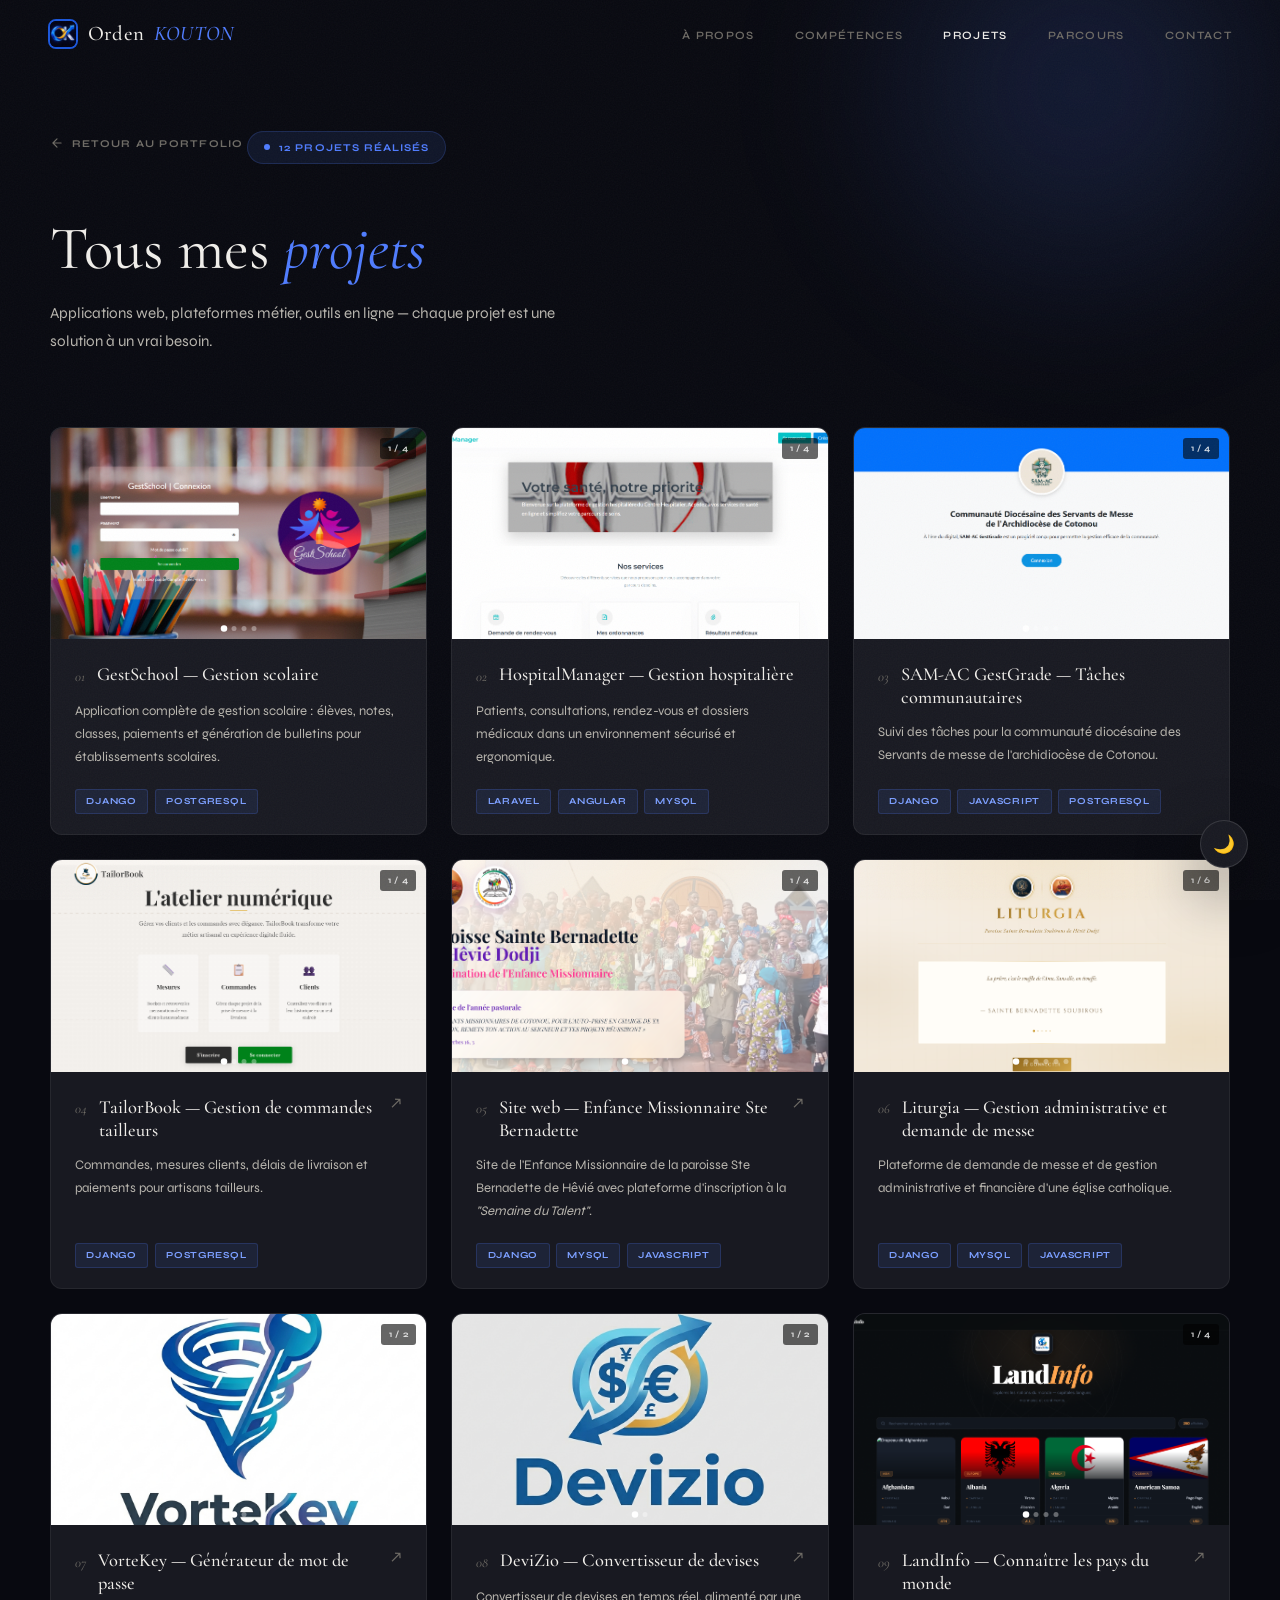
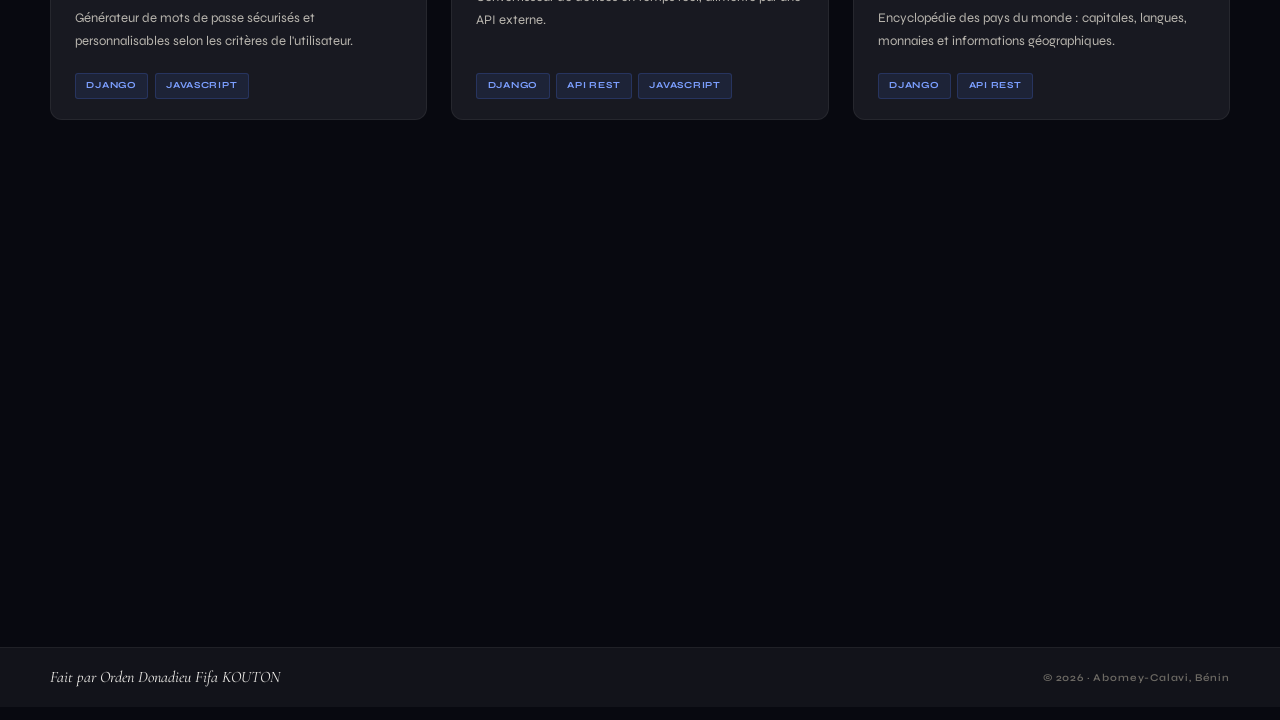
==== commit 1c2717e4: "update projet and logo" ====
--- a/projets.html
+++ b/projets.html
@@ -58,7 +58,7 @@
         <svg viewBox="0 0 24 24" fill="none" stroke="currentColor" stroke-width="2" stroke-linecap="round" stroke-linejoin="round"><path d="M19 12H5M5 12l7 7M5 12l7-7"/></svg>
         Retour au portfolio
       </a>
-      <div class="proj-count">11 projets réalisés</div>
+      <div class="proj-count">12 projets réalisés</div>
       <h1 class="page-h1" style="margin-top:2%">Tous mes <em>projets</em></h1>
       <p class="page-lead">Applications web, plateformes métier, outils en ligne — chaque projet est une solution à un vrai besoin.</p>
     </div>
@@ -186,7 +186,7 @@
 
         <!-- 06 Liturgia -->
         <article class="pc rv" data-tags="Django,MySQL,JavaScript">
-          <div class="pc-gallery" data-imgs='["images/projet12/1.png","images/projet12/2.png","images/projet12/3.png","images/projet12/4.png"]'>
+          <div class="pc-gallery" data-imgs='["images/projet12/1.png","images/projet12/2.png","images/projet12/3.png","images/projet12/4.png","images/projet12/5.png","images/projet12/6.png"]'>
             <div class="pc-gallery-track"></div>
             <button class="pc-nav prev" aria-label="Précédent">‹</button>
             <button class="pc-nav next" aria-label="Suivant">›</button>
@@ -196,9 +196,9 @@
           <div class="pc-body">
             <div class="pc-head">
               <span class="pc-num">06</span>
-              <h2 class="pc-title">Liturgia — Gestion des demandes de messe</h2>
-            </div>
-            <p class="pc-desc">Plateforme de gestion des demandes de messe d'une église catholique.</p>
+              <h2 class="pc-title">Liturgia — Gestion administrative et demande de messe</h2>
+            </div>
+            <p class="pc-desc">Plateforme de demande de messe et de gestion administrative et financière d'une église catholique.</p>
             <div class="pc-tags">
               <span class="pc-tag">Django</span>
               <span class="pc-tag">MySQL</span>
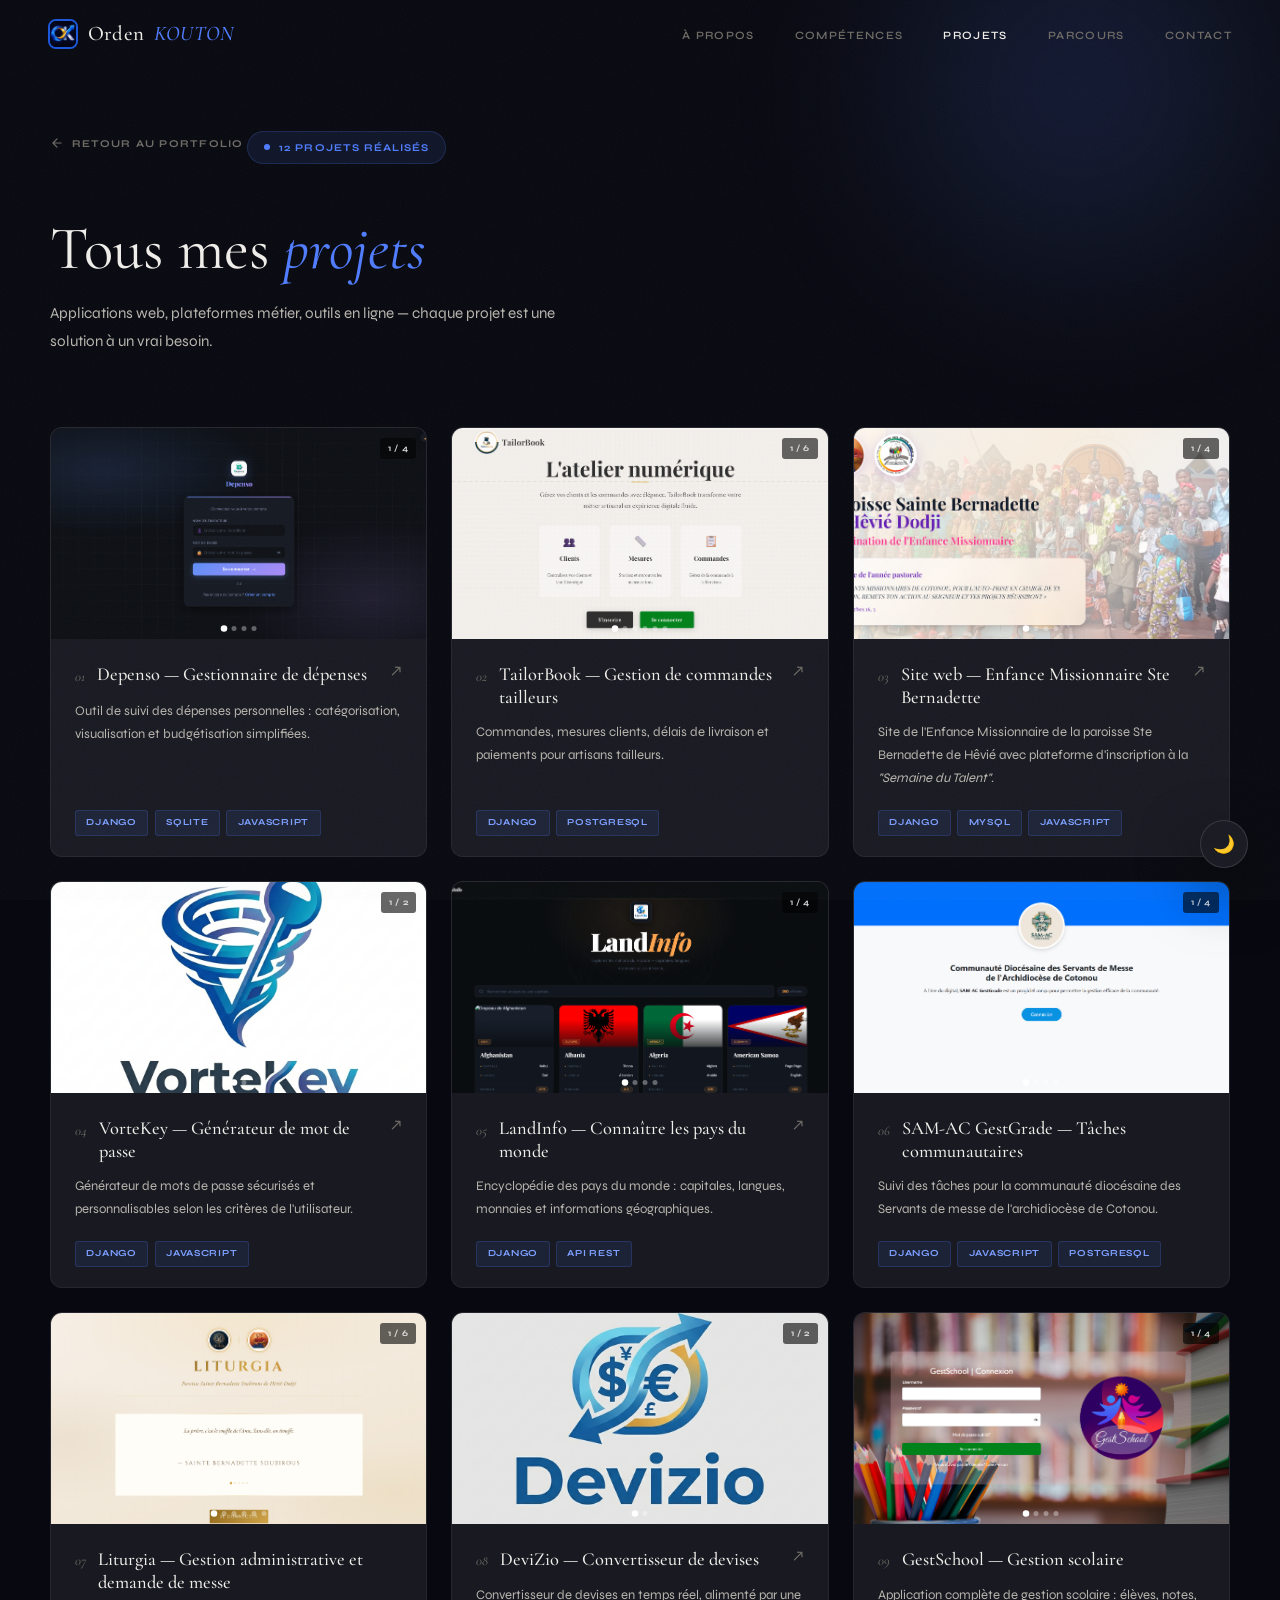
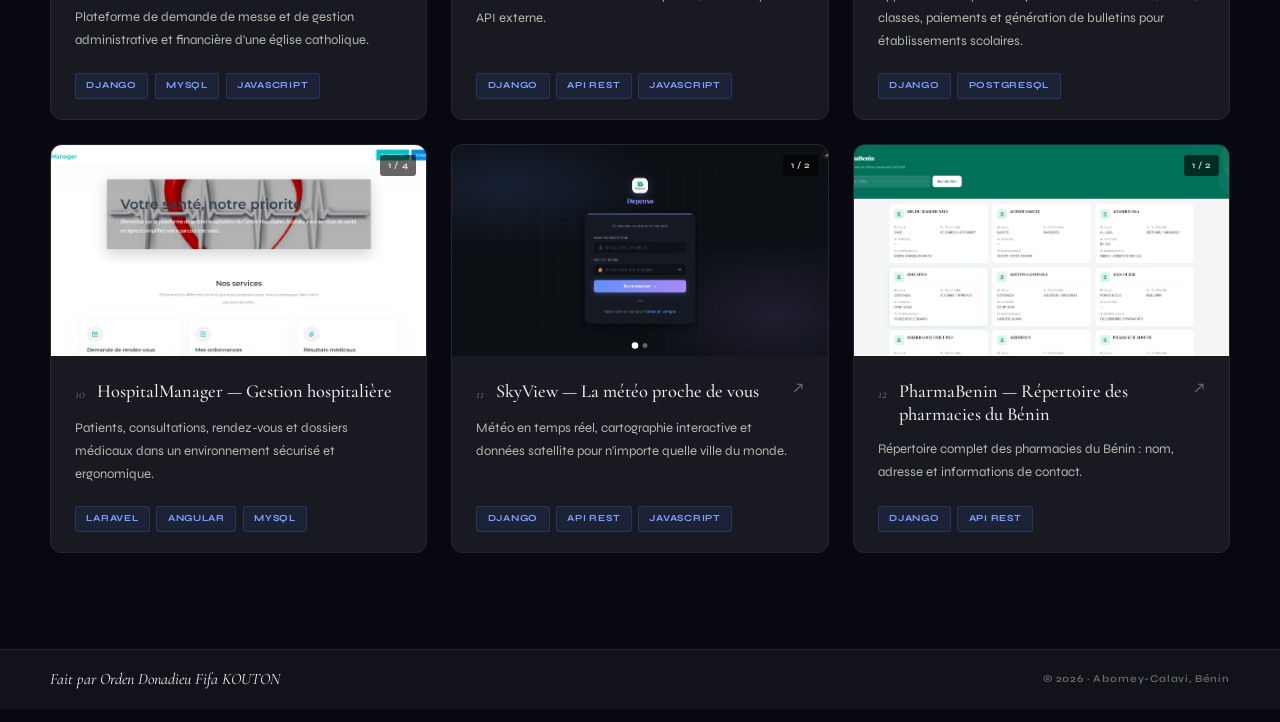
==== commit 2f826a17: "update file projets.html" ====
--- a/projets.html
+++ b/projets.html
@@ -69,7 +69,194 @@
     <div class="projects-wrap">
       <div class="projects-grid" id="projGrid">
 
-        <!-- 01 GestSchool -->
+        <!-- 01 Depenso -->
+        <article class="pc rv" data-tags="Django,SQLite,JavaScript">
+          <div class="pc-gallery" data-imgs='["images/projet11/1.png","images/projet11/2.png","images/projet11/3.png","images/projet11/4.png"]'>
+            <div class="pc-gallery-track"></div>
+            <button class="pc-nav prev" aria-label="Précédent">‹</button>
+            <button class="pc-nav next" aria-label="Suivant">›</button>
+            <div class="pc-gallery-dots"></div>
+            <span class="pc-img-count"></span>
+          </div>
+          <div class="pc-body">
+            <div class="pc-head">
+              <span class="pc-num">01</span>
+              <h2 class="pc-title"><a href="https://zenithapps.pythonanywhere.com/Depenso/" target="_blank" class="project-link">Depenso — Gestionnaire de dépenses</a></h2>
+              <a href="https://zenithapps.pythonanywhere.com/Depenso/" target="_blank" class="pc-ext" title="Voir le site">↗</a>
+            </div>
+            <p class="pc-desc">Outil de suivi des dépenses personnelles : catégorisation, visualisation et budgétisation simplifiées.</p>
+            <div class="pc-tags">
+              <span class="pc-tag">Django</span>
+              <span class="pc-tag">SQLite</span>
+              <span class="pc-tag">JavaScript</span>
+            </div>
+          </div>
+        </article>
+
+        <!-- 02 TailorBook -->
+        <article class="pc rv" data-tags="Django,PostgreSQL">
+          <div class="pc-gallery" data-imgs='["images/projet4/4.png","images/projet4/5.png","images/projet4/1.png","images/projet4/2.png","images/projet4/3.png","images/projet4/6.png"]'>
+            <div class="pc-gallery-track"></div>
+            <button class="pc-nav prev" aria-label="Précédent">‹</button>
+            <button class="pc-nav next" aria-label="Suivant">›</button>
+            <div class="pc-gallery-dots"></div>
+            <span class="pc-img-count"></span>
+          </div>
+          <div class="pc-body">
+            <div class="pc-head">
+              <span class="pc-num">02</span>
+              <h2 class="pc-title"><a href="https://tailorbook.pythonanywhere.com/" target="_blank" class="project-link">TailorBook — Gestion de commandes tailleurs</a></h2>
+              <a href="https://tailorbook.pythonanywhere.com/" target="_blank" class="pc-ext" title="Voir le site">↗</a>
+            </div>
+            <p class="pc-desc">Commandes, mesures clients, délais de livraison et paiements pour artisans tailleurs.</p>
+            <div class="pc-tags">
+              <span class="pc-tag">Django</span>
+              <span class="pc-tag">PostgreSQL</span>
+            </div>
+          </div>
+        </article>
+
+        <!-- 03 Enfance Missionnaire -->
+        <article class="pc rv" data-tags="Django,MySQL,JavaScript">
+          <div class="pc-gallery" data-imgs='["images/projet7/1.png","images/projet7/2.png","images/projet7/3.png","images/projet7/4.png"]'>
+            <div class="pc-gallery-track"></div>
+            <button class="pc-nav prev" aria-label="Précédent">‹</button>
+            <button class="pc-nav next" aria-label="Suivant">›</button>
+            <div class="pc-gallery-dots"></div>
+            <span class="pc-img-count"></span>
+          </div>
+          <div class="pc-body">
+            <div class="pc-head">
+              <span class="pc-num">03</span>
+              <h2 class="pc-title"><a href="https://empsbshd.pythonanywhere.com/" target="_blank" class="project-link">Site web — Enfance Missionnaire Ste Bernadette</a></h2>
+              <a href="https://empsbshd.pythonanywhere.com/" target="_blank" class="pc-ext" title="Voir le site">↗</a>
+            </div>
+            <p class="pc-desc">Site de l'Enfance Missionnaire de la paroisse Ste Bernadette de Hêvié avec plateforme d'inscription à la <em>"Semaine du Talent"</em>.</p>
+            <div class="pc-tags">
+              <span class="pc-tag">Django</span>
+              <span class="pc-tag">MySQL</span>
+              <span class="pc-tag">JavaScript</span>
+            </div>
+          </div>
+        </article>
+
+        <!-- 04 VorteKey -->
+        <article class="pc rv" data-tags="Django,JavaScript">
+          <div class="pc-gallery" data-imgs='["images/projet5/2.png","images/projet5/1.png"]'>
+            <div class="pc-gallery-track"></div>
+            <button class="pc-nav prev" aria-label="Précédent">‹</button>
+            <button class="pc-nav next" aria-label="Suivant">›</button>
+            <div class="pc-gallery-dots"></div>
+            <span class="pc-img-count"></span>
+          </div>
+          <div class="pc-body">
+            <div class="pc-head">
+              <span class="pc-num">04</span>
+              <h2 class="pc-title"><a href="https://zenithapps.pythonanywhere.com/VorteKey/" target="_blank" class="project-link">VorteKey — Générateur de mot de passe</a></h2>
+              <a href="https://zenithapps.pythonanywhere.com/VorteKey/" target="_blank" class="pc-ext" title="Voir le site">↗</a>
+            </div>
+            <p class="pc-desc">Générateur de mots de passe sécurisés et personnalisables selon les critères de l'utilisateur.</p>
+            <div class="pc-tags">
+              <span class="pc-tag">Django</span>
+              <span class="pc-tag">JavaScript</span>
+            </div>
+          </div>
+        </article>
+
+        <!-- 05 LandInfo -->
+        <article class="pc rv" data-tags="Django,API Rest">
+          <div class="pc-gallery" data-imgs='["images/projet8/1.png","images/projet8/2.png","images/projet8/3.png","images/projet8/4.png"]'>
+            <div class="pc-gallery-track"></div>
+            <button class="pc-nav prev" aria-label="Précédent">‹</button>
+            <button class="pc-nav next" aria-label="Suivant">›</button>
+            <div class="pc-gallery-dots"></div>
+            <span class="pc-img-count"></span>
+          </div>
+          <div class="pc-body">
+            <div class="pc-head">
+              <span class="pc-num">05</span>
+              <h2 class="pc-title"><a href="https://zenithapps.pythonanywhere.com/LandInfo/" target="_blank" class="project-link">LandInfo — Connaître les pays du monde</a></h2>
+              <a href="https://zenithapps.pythonanywhere.com/LandInfo/" target="_blank" class="pc-ext" title="Voir le site">↗</a>
+            </div>
+            <p class="pc-desc">Encyclopédie des pays du monde : capitales, langues, monnaies et informations géographiques.</p>
+            <div class="pc-tags">
+              <span class="pc-tag">Django</span>
+              <span class="pc-tag">API Rest</span>
+            </div>
+          </div>
+        </article>
+
+        <!-- 06 SAM-AC -->
+        <article class="pc rv" data-tags="Django,JavaScript,PostgreSQL">
+          <div class="pc-gallery" data-imgs='["images/projet3/6.png","images/projet3/1.png","images/projet3/2.png","images/projet3/4.png"]'>
+            <div class="pc-gallery-track"></div>
+            <button class="pc-nav prev" aria-label="Précédent">‹</button>
+            <button class="pc-nav next" aria-label="Suivant">›</button>
+            <div class="pc-gallery-dots"></div>
+            <span class="pc-img-count"></span>
+          </div>
+          <div class="pc-body">
+            <div class="pc-head">
+              <span class="pc-num">06</span>
+              <h2 class="pc-title">SAM-AC GestGrade — Tâches communautaires</h2>
+            </div>
+            <p class="pc-desc">Suivi des tâches pour la communauté diocésaine des Servants de messe de l'archidiocèse de Cotonou.</p>
+            <div class="pc-tags">
+              <span class="pc-tag">Django</span>
+              <span class="pc-tag">JavaScript</span>
+              <span class="pc-tag">PostgreSQL</span>
+            </div>
+          </div>
+        </article>
+
+        <!-- 07 Liturgia -->
+        <article class="pc rv" data-tags="Django,MySQL,JavaScript">
+          <div class="pc-gallery" data-imgs='["images/projet12/1.png","images/projet12/2.png","images/projet12/3.png","images/projet12/4.png","images/projet12/5.png","images/projet12/6.png"]'>
+            <div class="pc-gallery-track"></div>
+            <button class="pc-nav prev" aria-label="Précédent">‹</button>
+            <button class="pc-nav next" aria-label="Suivant">›</button>
+            <div class="pc-gallery-dots"></div>
+            <span class="pc-img-count"></span>
+          </div>
+          <div class="pc-body">
+            <div class="pc-head">
+              <span class="pc-num">07</span>
+              <h2 class="pc-title">Liturgia — Gestion administrative et demande de messe</h2>
+            </div>
+            <p class="pc-desc">Plateforme de demande de messe et de gestion administrative et financière d'une église catholique.</p>
+            <div class="pc-tags">
+              <span class="pc-tag">Django</span>
+              <span class="pc-tag">MySQL</span>
+              <span class="pc-tag">JavaScript</span>
+            </div>
+          </div>
+        </article>
+        
+        <!-- 08 DeviZio -->
+        <article class="pc rv" data-tags="Django,API Rest,JavaScript">
+          <div class="pc-gallery" data-imgs='["images/projet6/2.png","images/projet6/1.png"]'>
+            <div class="pc-gallery-track"></div>
+            <button class="pc-nav prev" aria-label="Précédent">‹</button>
+            <button class="pc-nav next" aria-label="Suivant">›</button>
+            <div class="pc-gallery-dots"></div>
+            <span class="pc-img-count"></span>
+          </div>
+          <div class="pc-body">
+            <div class="pc-head">
+              <span class="pc-num">08</span>
+              <h2 class="pc-title"><a href="https://zenithapps.pythonanywhere.com/DeviZio/" target="_blank" class="project-link">DeviZio — Convertisseur de devises</a></h2>
+              <a href="https://zenithapps.pythonanywhere.com/DeviZio/" target="_blank" class="pc-ext" title="Voir le site">↗</a>
+            </div>
+            <p class="pc-desc">Convertisseur de devises en temps réel, alimenté par une API externe.</p>
+            <div class="pc-tags">
+              <span class="pc-tag">Django</span>
+              <span class="pc-tag">API Rest</span>
+              <span class="pc-tag">JavaScript</span>
+            </div>
+          </div>
+        </article>
+        
+        <!-- 09 GestSchool -->
         <article class="pc rv" data-tags="Django,PostgreSQL">
           <div class="pc-gallery" data-imgs='["images/projet1/1.png","images/projet1/2.png","images/projet1/3.png","images/projet1/4.png"]'>
             <div class="pc-gallery-track"></div>
@@ -80,7 +267,7 @@
           </div>
           <div class="pc-body">
             <div class="pc-head">
-              <span class="pc-num">01</span>
+              <span class="pc-num">09</span>
               <h2 class="pc-title">GestSchool — Gestion scolaire</h2>
             </div>
             <p class="pc-desc">Application complète de gestion scolaire : élèves, notes, classes, paiements et génération de bulletins pour établissements scolaires.</p>
@@ -91,7 +278,7 @@
           </div>
         </article>
 
-        <!-- 02 HospitalManager -->
+        <!-- 10 HospitalManager -->
         <article class="pc rv" data-tags="Laravel,Angular,MySQL">
           <div class="pc-gallery" data-imgs='["images/projet2/6.png","images/projet2/5.png","images/projet2/1.png","images/projet2/7.png"]'>
             <div class="pc-gallery-track"></div>
@@ -102,7 +289,7 @@
           </div>
           <div class="pc-body">
             <div class="pc-head">
-              <span class="pc-num">02</span>
+              <span class="pc-num">10</span>
               <h2 class="pc-title">HospitalManager — Gestion hospitalière</h2>
             </div>
             <p class="pc-desc">Patients, consultations, rendez-vous et dossiers médicaux dans un environnement sécurisé et ergonomique.</p>
@@ -114,181 +301,18 @@
           </div>
         </article>
 
-        <!-- 03 SAM-AC -->
-        <article class="pc rv" data-tags="Django,JavaScript,PostgreSQL">
-          <div class="pc-gallery" data-imgs='["images/projet3/6.png","images/projet3/1.png","images/projet3/2.png","images/projet3/4.png"]'>
-            <div class="pc-gallery-track"></div>
-            <button class="pc-nav prev" aria-label="Précédent">‹</button>
-            <button class="pc-nav next" aria-label="Suivant">›</button>
-            <div class="pc-gallery-dots"></div>
-            <span class="pc-img-count"></span>
-          </div>
-          <div class="pc-body">
-            <div class="pc-head">
-              <span class="pc-num">03</span>
-              <h2 class="pc-title">SAM-AC GestGrade — Tâches communautaires</h2>
-            </div>
-            <p class="pc-desc">Suivi des tâches pour la communauté diocésaine des Servants de messe de l'archidiocèse de Cotonou.</p>
-            <div class="pc-tags">
-              <span class="pc-tag">Django</span>
-              <span class="pc-tag">JavaScript</span>
-              <span class="pc-tag">PostgreSQL</span>
-            </div>
-          </div>
-        </article>
-
-        <!-- 04 TailorBook -->
-        <article class="pc rv" data-tags="Django,PostgreSQL">
-          <div class="pc-gallery" data-imgs='["images/projet4/4.png","images/projet4/5.png","images/projet4/6.png","images/projet4/1.png"]'>
-            <div class="pc-gallery-track"></div>
-            <button class="pc-nav prev" aria-label="Précédent">‹</button>
-            <button class="pc-nav next" aria-label="Suivant">›</button>
-            <div class="pc-gallery-dots"></div>
-            <span class="pc-img-count"></span>
-          </div>
-          <div class="pc-body">
-            <div class="pc-head">
-              <span class="pc-num">04</span>
-              <h2 class="pc-title"><a href="https://tailorbook.pythonanywhere.com/" target="_blank" class="project-link">TailorBook — Gestion de commandes tailleurs</a></h2>
-              <a href="https://tailorbook.pythonanywhere.com/" target="_blank" class="pc-ext" title="Voir le site">↗</a>
-            </div>
-            <p class="pc-desc">Commandes, mesures clients, délais de livraison et paiements pour artisans tailleurs.</p>
-            <div class="pc-tags">
-              <span class="pc-tag">Django</span>
-              <span class="pc-tag">PostgreSQL</span>
-            </div>
-          </div>
-        </article>
-
-        <!-- 05 EM DODJI -->
-        <article class="pc rv" data-tags="Django,MySQL,JavaScript">
-          <div class="pc-gallery" data-imgs='["images/projet7/1.png","images/projet7/2.png","images/projet7/3.png","images/projet7/4.png"]'>
-            <div class="pc-gallery-track"></div>
-            <button class="pc-nav prev" aria-label="Précédent">‹</button>
-            <button class="pc-nav next" aria-label="Suivant">›</button>
-            <div class="pc-gallery-dots"></div>
-            <span class="pc-img-count"></span>
-          </div>
-          <div class="pc-body">
-            <div class="pc-head">
-              <span class="pc-num">05</span>
-              <h2 class="pc-title"><a href="https://empsbshd.pythonanywhere.com/" target="_blank" class="project-link">Site web — Enfance Missionnaire Ste Bernadette</a></h2>
-              <a href="https://empsbshd.pythonanywhere.com/" target="_blank" class="pc-ext" title="Voir le site">↗</a>
-            </div>
-            <p class="pc-desc">Site de l'Enfance Missionnaire de la paroisse Ste Bernadette de Hêvié avec plateforme d'inscription à la <em>"Semaine du Talent"</em>.</p>
-            <div class="pc-tags">
-              <span class="pc-tag">Django</span>
-              <span class="pc-tag">MySQL</span>
-              <span class="pc-tag">JavaScript</span>
-            </div>
-          </div>
-        </article>
-
-        <!-- 06 Liturgia -->
-        <article class="pc rv" data-tags="Django,MySQL,JavaScript">
-          <div class="pc-gallery" data-imgs='["images/projet12/1.png","images/projet12/2.png","images/projet12/3.png","images/projet12/4.png","images/projet12/5.png","images/projet12/6.png"]'>
-            <div class="pc-gallery-track"></div>
-            <button class="pc-nav prev" aria-label="Précédent">‹</button>
-            <button class="pc-nav next" aria-label="Suivant">›</button>
-            <div class="pc-gallery-dots"></div>
-            <span class="pc-img-count"></span>
-          </div>
-          <div class="pc-body">
-            <div class="pc-head">
-              <span class="pc-num">06</span>
-              <h2 class="pc-title">Liturgia — Gestion administrative et demande de messe</h2>
-            </div>
-            <p class="pc-desc">Plateforme de demande de messe et de gestion administrative et financière d'une église catholique.</p>
-            <div class="pc-tags">
-              <span class="pc-tag">Django</span>
-              <span class="pc-tag">MySQL</span>
-              <span class="pc-tag">JavaScript</span>
-            </div>
-          </div>
-        </article>
-
-        <!-- 07 VorteKey -->
-        <article class="pc rv" data-tags="Django,JavaScript">
-          <div class="pc-gallery" data-imgs='["images/projet5/2.png","images/projet5/1.png"]'>
-            <div class="pc-gallery-track"></div>
-            <button class="pc-nav prev" aria-label="Précédent">‹</button>
-            <button class="pc-nav next" aria-label="Suivant">›</button>
-            <div class="pc-gallery-dots"></div>
-            <span class="pc-img-count"></span>
-          </div>
-          <div class="pc-body">
-            <div class="pc-head">
-              <span class="pc-num">07</span>
-              <h2 class="pc-title"><a href="https://zenithapps.pythonanywhere.com/VorteKey/" target="_blank" class="project-link">VorteKey — Générateur de mot de passe</a></h2>
-              <a href="https://zenithapps.pythonanywhere.com/VorteKey/" target="_blank" class="pc-ext" title="Voir le site">↗</a>
-            </div>
-            <p class="pc-desc">Générateur de mots de passe sécurisés et personnalisables selon les critères de l'utilisateur.</p>
-            <div class="pc-tags">
-              <span class="pc-tag">Django</span>
-              <span class="pc-tag">JavaScript</span>
-            </div>
-          </div>
-        </article>
-
-        <!-- 08 DeviZio -->
+        <!-- 11 SkyView -->
         <article class="pc rv" data-tags="Django,API Rest,JavaScript">
-          <div class="pc-gallery" data-imgs='["images/projet6/2.png","images/projet6/1.png"]'>
-            <div class="pc-gallery-track"></div>
-            <button class="pc-nav prev" aria-label="Précédent">‹</button>
-            <button class="pc-nav next" aria-label="Suivant">›</button>
-            <div class="pc-gallery-dots"></div>
-            <span class="pc-img-count"></span>
-          </div>
-          <div class="pc-body">
-            <div class="pc-head">
-              <span class="pc-num">08</span>
-              <h2 class="pc-title"><a href="https://zenithapps.pythonanywhere.com/DeviZio/" target="_blank" class="project-link">DeviZio — Convertisseur de devises</a></h2>
-              <a href="https://zenithapps.pythonanywhere.com/DeviZio/" target="_blank" class="pc-ext" title="Voir le site">↗</a>
-            </div>
-            <p class="pc-desc">Convertisseur de devises en temps réel, alimenté par une API externe.</p>
-            <div class="pc-tags">
-              <span class="pc-tag">Django</span>
-              <span class="pc-tag">API Rest</span>
-              <span class="pc-tag">JavaScript</span>
-            </div>
-          </div>
-        </article>
-
-        <!-- 09 LandInfo -->
-        <article class="pc rv" data-tags="Django,API Rest">
-          <div class="pc-gallery" data-imgs='["images/projet8/1.png","images/projet8/2.png","images/projet8/3.png","images/projet8/4.png"]'>
-            <div class="pc-gallery-track"></div>
-            <button class="pc-nav prev" aria-label="Précédent">‹</button>
-            <button class="pc-nav next" aria-label="Suivant">›</button>
-            <div class="pc-gallery-dots"></div>
-            <span class="pc-img-count"></span>
-          </div>
-          <div class="pc-body">
-            <div class="pc-head">
-              <span class="pc-num">09</span>
-              <h2 class="pc-title"><a href="https://zenithapps.pythonanywhere.com/LandInfo/" target="_blank" class="project-link">LandInfo — Connaître les pays du monde</a></h2>
-              <a href="https://zenithapps.pythonanywhere.com/LandInfo/" target="_blank" class="pc-ext" title="Voir le site">↗</a>
-            </div>
-            <p class="pc-desc">Encyclopédie des pays du monde : capitales, langues, monnaies et informations géographiques.</p>
-            <div class="pc-tags">
-              <span class="pc-tag">Django</span>
-              <span class="pc-tag">API Rest</span>
-            </div>
-          </div>
-        </article>
-
-        <!-- 10 SkyView -->
-        <article class="pc rv" data-tags="Django,API Rest,JavaScript">
-          <div class="pc-gallery" data-imgs='["images/projet9/1.png","images/projet9/2.png"]'>
-            <div class="pc-gallery-track"></div>
-            <button class="pc-nav prev" aria-label="Précédent">‹</button>
-            <button class="pc-nav next" aria-label="Suivant">›</button>
-            <div class="pc-gallery-dots"></div>
-            <span class="pc-img-count"></span>
-          </div>
-          <div class="pc-body">
-            <div class="pc-head">
-              <span class="pc-num">10</span>
+          <div class="pc-gallery" data-imgs='["images/projet11/1.png","images/projet11/2.png"]'>
+            <div class="pc-gallery-track"></div>
+            <button class="pc-nav prev" aria-label="Précédent">‹</button>
+            <button class="pc-nav next" aria-label="Suivant">›</button>
+            <div class="pc-gallery-dots"></div>
+            <span class="pc-img-count"></span>
+          </div>
+          <div class="pc-body">
+            <div class="pc-head">
+              <span class="pc-num">11</span>
               <h2 class="pc-title"><a href="https://zenithapps.pythonanywhere.com/SkyView/" target="_blank" class="project-link">SkyView — La météo proche de vous</a></h2>
               <a href="https://zenithapps.pythonanywhere.com/SkyView/" target="_blank" class="pc-ext" title="Voir le site">↗</a>
             </div>
@@ -301,7 +325,7 @@
           </div>
         </article>
 
-        <!-- 11 PharmaBenin -->
+        <!-- 12 PharmaBenin -->
         <article class="pc rv" data-tags="Django,API Rest">
           <div class="pc-gallery" data-imgs='["images/projet10/1.png","images/projet10/2.png"]'>
             <div class="pc-gallery-track"></div>
@@ -312,7 +336,7 @@
           </div>
           <div class="pc-body">
             <div class="pc-head">
-              <span class="pc-num">11</span>
+              <span class="pc-num">12</span>
               <h2 class="pc-title"><a href="https://zenithapps.pythonanywhere.com/PharmaBenin/" target="_blank" class="project-link">PharmaBenin — Répertoire des pharmacies du Bénin</a></h2>
               <a href="https://zenithapps.pythonanywhere.com/PharmaBenin/" target="_blank" class="pc-ext" title="Voir le site">↗</a>
             </div>
@@ -324,29 +348,6 @@
           </div>
         </article>
 
-        <!-- 12 Depenso -->
-        <article class="pc rv" data-tags="Django,SQLite,JavaScript">
-          <div class="pc-gallery" data-imgs='["images/projet11/1.png","images/projet11/2.png"]'>
-            <div class="pc-gallery-track"></div>
-            <button class="pc-nav prev" aria-label="Précédent">‹</button>
-            <button class="pc-nav next" aria-label="Suivant">›</button>
-            <div class="pc-gallery-dots"></div>
-            <span class="pc-img-count"></span>
-          </div>
-          <div class="pc-body">
-            <div class="pc-head">
-              <span class="pc-num">12</span>
-              <h2 class="pc-title"><a href="https://zenithapps.pythonanywhere.com/Depenso/" target="_blank" class="project-link">Depenso — Gestionnaire de dépenses</a></h2>
-              <a href="https://zenithapps.pythonanywhere.com/Depenso/" target="_blank" class="pc-ext" title="Voir le site">↗</a>
-            </div>
-            <p class="pc-desc">Outil de suivi des dépenses personnelles : catégorisation, visualisation et budgétisation simplifiées.</p>
-            <div class="pc-tags">
-              <span class="pc-tag">Django</span>
-              <span class="pc-tag">SQLite</span>
-              <span class="pc-tag">JavaScript</span>
-            </div>
-          </div>
-        </article>
 
       </div>
     </div>
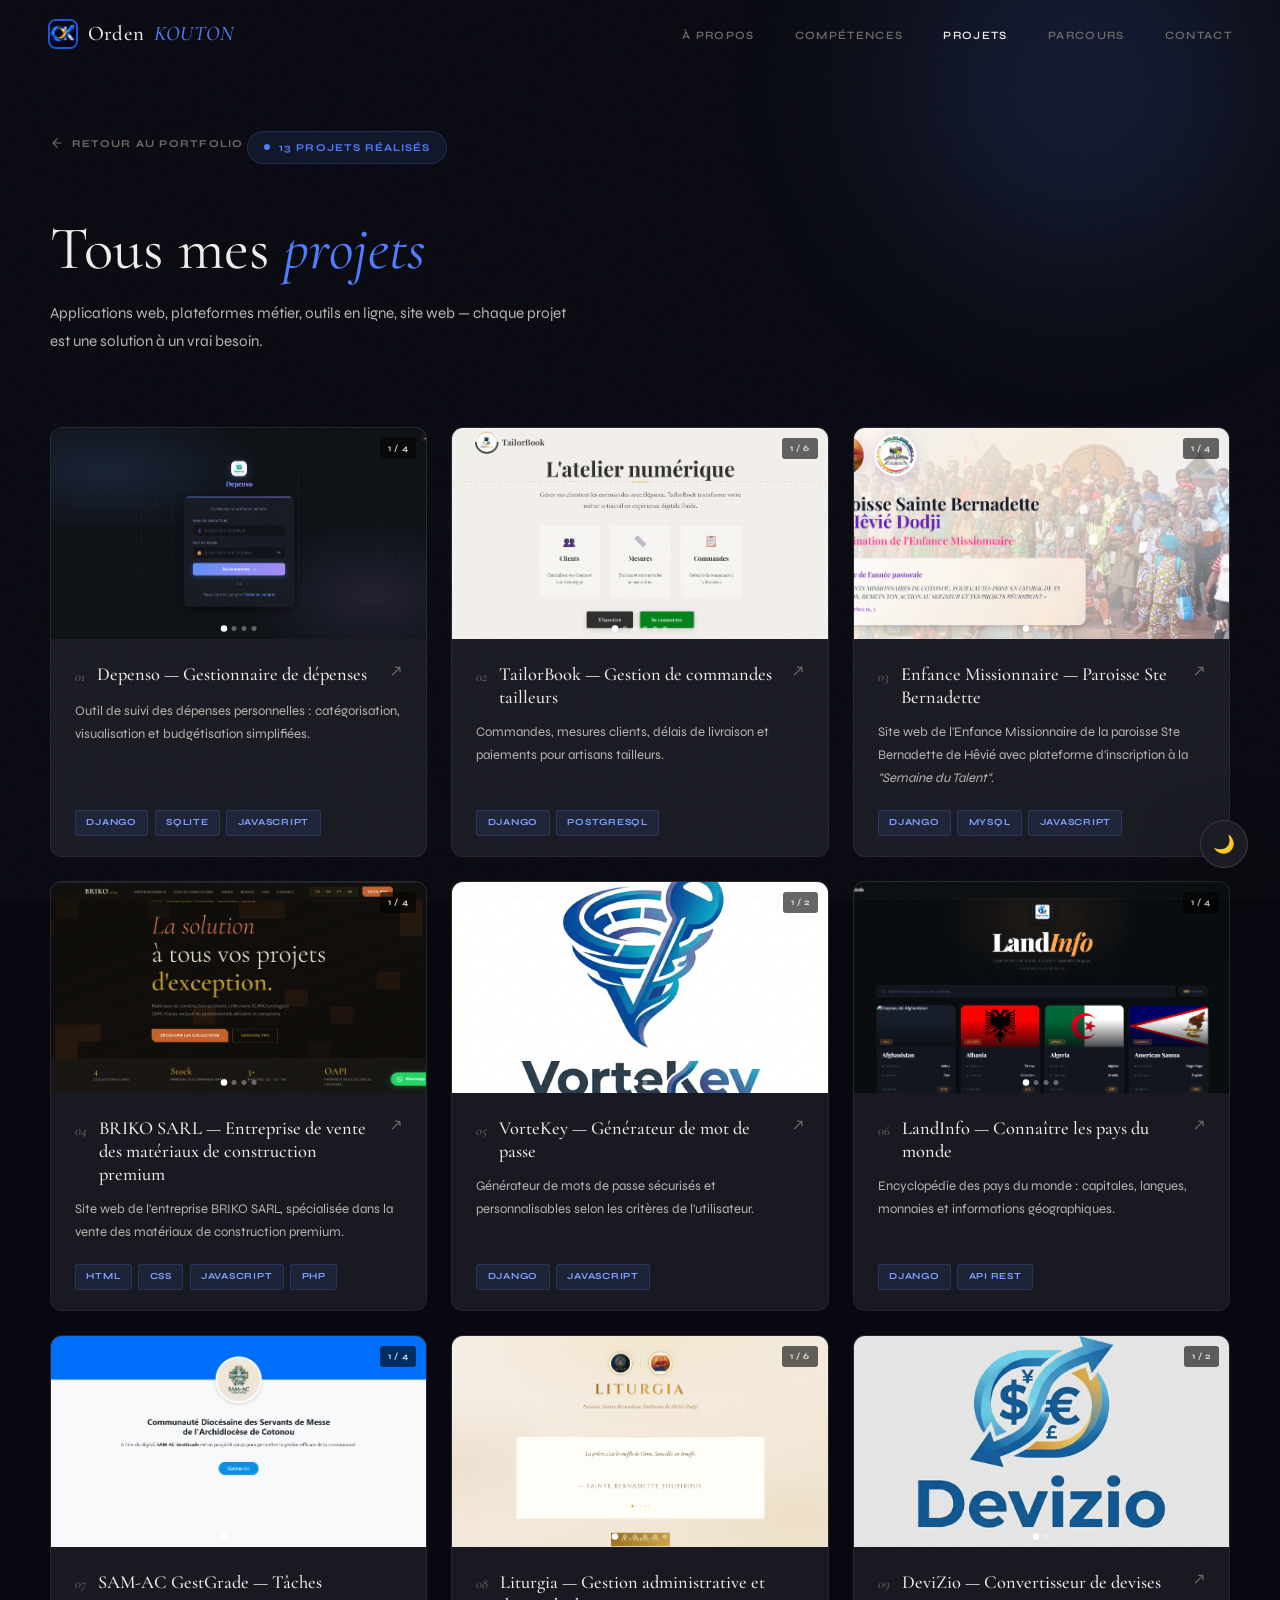
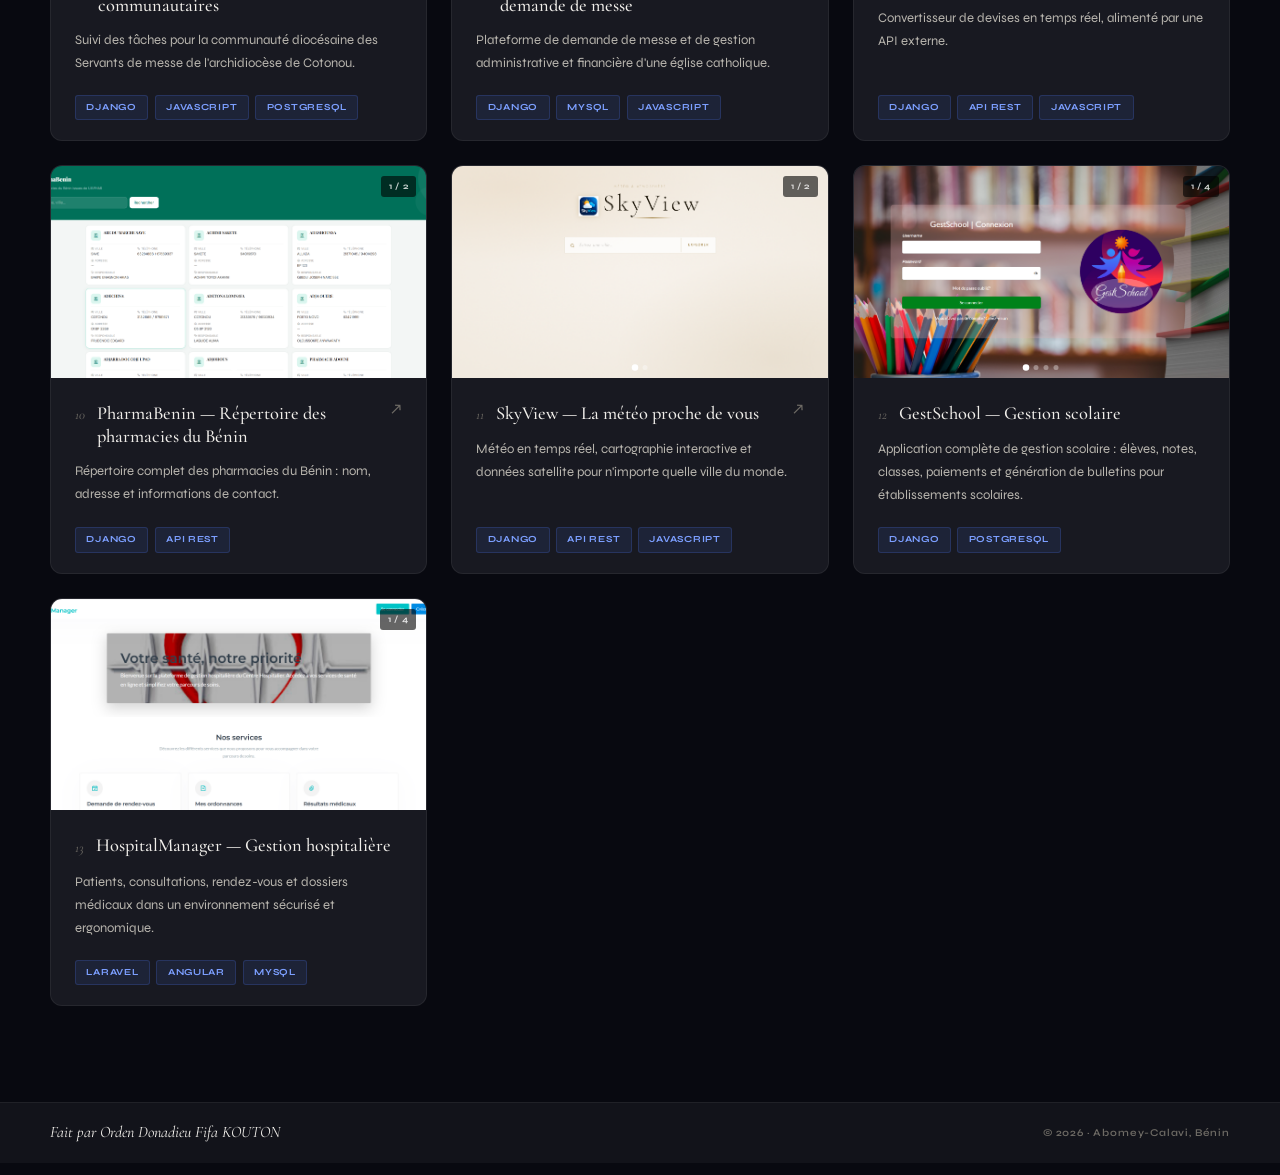
==== commit 62499252: "ajout projet" ====
--- a/projets.html
+++ b/projets.html
@@ -3,7 +3,7 @@
 <head>
   <meta charset="UTF-8"/>
   <meta name="viewport" content="width=device-width, initial-scale=1.0"/>
-  <title>Projets — Orden Kouton · Développeur Full Stack</title>
+  <title>Projets — Orden Kouton</title>
   <link rel="preconnect" href="https://fonts.googleapis.com">
   <link rel="icon" href="images/logo_orden.png" type="image/x-icon">
   <link rel="preconnect" href="https://fonts.gstatic.com" crossorigin>
@@ -58,9 +58,9 @@
         <svg viewBox="0 0 24 24" fill="none" stroke="currentColor" stroke-width="2" stroke-linecap="round" stroke-linejoin="round"><path d="M19 12H5M5 12l7 7M5 12l7-7"/></svg>
         Retour au portfolio
       </a>
-      <div class="proj-count">12 projets réalisés</div>
+      <div class="proj-count">13 projets réalisés</div>
       <h1 class="page-h1" style="margin-top:2%">Tous mes <em>projets</em></h1>
-      <p class="page-lead">Applications web, plateformes métier, outils en ligne — chaque projet est une solution à un vrai besoin.</p>
+      <p class="page-lead">Applications web, plateformes métier, outils en ligne, site web — chaque projet est une solution à un vrai besoin.</p>
     </div>
   </div>
 
@@ -128,10 +128,10 @@
           <div class="pc-body">
             <div class="pc-head">
               <span class="pc-num">03</span>
-              <h2 class="pc-title"><a href="https://empsbshd.pythonanywhere.com/" target="_blank" class="project-link">Site web — Enfance Missionnaire Ste Bernadette</a></h2>
+              <h2 class="pc-title"><a href="https://empsbshd.pythonanywhere.com/" target="_blank" class="project-link">Enfance Missionnaire — Paroisse Ste Bernadette</a></h2>
               <a href="https://empsbshd.pythonanywhere.com/" target="_blank" class="pc-ext" title="Voir le site">↗</a>
             </div>
-            <p class="pc-desc">Site de l'Enfance Missionnaire de la paroisse Ste Bernadette de Hêvié avec plateforme d'inscription à la <em>"Semaine du Talent"</em>.</p>
+            <p class="pc-desc">Site web de l'Enfance Missionnaire de la paroisse Ste Bernadette de Hêvié avec plateforme d'inscription à la <em>"Semaine du Talent"</em>.</p>
             <div class="pc-tags">
               <span class="pc-tag">Django</span>
               <span class="pc-tag">MySQL</span>
@@ -140,7 +140,32 @@
           </div>
         </article>
 
-        <!-- 04 VorteKey -->
+        <!-- 04 BRIKO -->
+        <article class="pc rv" data-tags="HTML,CSS,JavaScript,PHP">
+          <div class="pc-gallery" data-imgs='["images/projet13/1.png","images/projet13/2.png","images/projet13/3.png","images/projet13/4.png"]'>
+            <div class="pc-gallery-track"></div>
+            <button class="pc-nav prev" aria-label="Précédent">‹</button>
+            <button class="pc-nav next" aria-label="Suivant">›</button>
+            <div class="pc-gallery-dots"></div>
+            <span class="pc-img-count"></span>
+          </div>
+          <div class="pc-body">
+            <div class="pc-head">
+              <span class="pc-num">04</span>
+              <h2 class="pc-title"><a href="https://www.brikoafrica.pro" target="_blank" class="project-link">BRIKO SARL — Entreprise de vente des matériaux de construction premium</a></h2>
+              <a href="https://www.brikoafrica.pro" target="_blank" class="pc-ext" title="Voir le site">↗</a>
+            </div>
+            <p class="pc-desc">Site web de l'entreprise BRIKO SARL, spécialisée dans la vente des matériaux de construction premium.</p>
+            <div class="pc-tags">
+              <span class="pc-tag">HTML</span>
+              <span class="pc-tag">CSS</span>
+              <span class="pc-tag">JavaScript</span>
+              <span class="pc-tag">PHP</span>
+            </div>
+          </div>
+        </article>
+
+        <!-- 05 VorteKey -->
         <article class="pc rv" data-tags="Django,JavaScript">
           <div class="pc-gallery" data-imgs='["images/projet5/2.png","images/projet5/1.png"]'>
             <div class="pc-gallery-track"></div>
@@ -151,7 +176,7 @@
           </div>
           <div class="pc-body">
             <div class="pc-head">
-              <span class="pc-num">04</span>
+              <span class="pc-num">05</span>
               <h2 class="pc-title"><a href="https://zenithapps.pythonanywhere.com/VorteKey/" target="_blank" class="project-link">VorteKey — Générateur de mot de passe</a></h2>
               <a href="https://zenithapps.pythonanywhere.com/VorteKey/" target="_blank" class="pc-ext" title="Voir le site">↗</a>
             </div>
@@ -163,7 +188,7 @@
           </div>
         </article>
 
-        <!-- 05 LandInfo -->
+        <!-- 06 LandInfo -->
         <article class="pc rv" data-tags="Django,API Rest">
           <div class="pc-gallery" data-imgs='["images/projet8/1.png","images/projet8/2.png","images/projet8/3.png","images/projet8/4.png"]'>
             <div class="pc-gallery-track"></div>
@@ -174,7 +199,7 @@
           </div>
           <div class="pc-body">
             <div class="pc-head">
-              <span class="pc-num">05</span>
+              <span class="pc-num">06</span>
               <h2 class="pc-title"><a href="https://zenithapps.pythonanywhere.com/LandInfo/" target="_blank" class="project-link">LandInfo — Connaître les pays du monde</a></h2>
               <a href="https://zenithapps.pythonanywhere.com/LandInfo/" target="_blank" class="pc-ext" title="Voir le site">↗</a>
             </div>
@@ -186,7 +211,7 @@
           </div>
         </article>
 
-        <!-- 06 SAM-AC -->
+        <!-- 07 SAM-AC -->
         <article class="pc rv" data-tags="Django,JavaScript,PostgreSQL">
           <div class="pc-gallery" data-imgs='["images/projet3/6.png","images/projet3/1.png","images/projet3/2.png","images/projet3/4.png"]'>
             <div class="pc-gallery-track"></div>
@@ -197,7 +222,7 @@
           </div>
           <div class="pc-body">
             <div class="pc-head">
-              <span class="pc-num">06</span>
+              <span class="pc-num">07</span>
               <h2 class="pc-title">SAM-AC GestGrade — Tâches communautaires</h2>
             </div>
             <p class="pc-desc">Suivi des tâches pour la communauté diocésaine des Servants de messe de l'archidiocèse de Cotonou.</p>
@@ -209,7 +234,7 @@
           </div>
         </article>
 
-        <!-- 07 Liturgia -->
+        <!-- 08 Liturgia -->
         <article class="pc rv" data-tags="Django,MySQL,JavaScript">
           <div class="pc-gallery" data-imgs='["images/projet12/1.png","images/projet12/2.png","images/projet12/3.png","images/projet12/4.png","images/projet12/5.png","images/projet12/6.png"]'>
             <div class="pc-gallery-track"></div>
@@ -220,7 +245,7 @@
           </div>
           <div class="pc-body">
             <div class="pc-head">
-              <span class="pc-num">07</span>
+              <span class="pc-num">08</span>
               <h2 class="pc-title">Liturgia — Gestion administrative et demande de messe</h2>
             </div>
             <p class="pc-desc">Plateforme de demande de messe et de gestion administrative et financière d'une église catholique.</p>
@@ -232,7 +257,7 @@
           </div>
         </article>
         
-        <!-- 08 DeviZio -->
+        <!-- 09 DeviZio -->
         <article class="pc rv" data-tags="Django,API Rest,JavaScript">
           <div class="pc-gallery" data-imgs='["images/projet6/2.png","images/projet6/1.png"]'>
             <div class="pc-gallery-track"></div>
@@ -243,7 +268,7 @@
           </div>
           <div class="pc-body">
             <div class="pc-head">
-              <span class="pc-num">08</span>
+              <span class="pc-num">09</span>
               <h2 class="pc-title"><a href="https://zenithapps.pythonanywhere.com/DeviZio/" target="_blank" class="project-link">DeviZio — Convertisseur de devises</a></h2>
               <a href="https://zenithapps.pythonanywhere.com/DeviZio/" target="_blank" class="pc-ext" title="Voir le site">↗</a>
             </div>
@@ -256,7 +281,54 @@
           </div>
         </article>
         
-        <!-- 09 GestSchool -->
+        <!-- 10 PharmaBenin -->
+        <article class="pc rv" data-tags="Django,API Rest">
+          <div class="pc-gallery" data-imgs='["images/projet10/1.png","images/projet10/2.png"]'>
+            <div class="pc-gallery-track"></div>
+            <button class="pc-nav prev" aria-label="Précédent">‹</button>
+            <button class="pc-nav next" aria-label="Suivant">›</button>
+            <div class="pc-gallery-dots"></div>
+            <span class="pc-img-count"></span>
+          </div>
+          <div class="pc-body">
+            <div class="pc-head">
+              <span class="pc-num">10</span>
+              <h2 class="pc-title"><a href="https://zenithapps.pythonanywhere.com/PharmaBenin/" target="_blank" class="project-link">PharmaBenin — Répertoire des pharmacies du Bénin</a></h2>
+              <a href="https://zenithapps.pythonanywhere.com/PharmaBenin/" target="_blank" class="pc-ext" title="Voir le site">↗</a>
+            </div>
+            <p class="pc-desc">Répertoire complet des pharmacies du Bénin : nom, adresse et informations de contact.</p>
+            <div class="pc-tags">
+              <span class="pc-tag">Django</span>
+              <span class="pc-tag">API Rest</span>
+            </div>
+          </div>
+        </article>
+
+        <!-- 11 SkyView -->
+        <article class="pc rv" data-tags="Django,API Rest,JavaScript">
+          <div class="pc-gallery" data-imgs='["images/projet9/1.png","images/projet9/2.png"]'>
+            <div class="pc-gallery-track"></div>
+            <button class="pc-nav prev" aria-label="Précédent">‹</button>
+            <button class="pc-nav next" aria-label="Suivant">›</button>
+            <div class="pc-gallery-dots"></div>
+            <span class="pc-img-count"></span>
+          </div>
+          <div class="pc-body">
+            <div class="pc-head">
+              <span class="pc-num">11</span>
+              <h2 class="pc-title"><a href="https://zenithapps.pythonanywhere.com/SkyView/" target="_blank" class="project-link">SkyView — La météo proche de vous</a></h2>
+              <a href="https://zenithapps.pythonanywhere.com/SkyView/" target="_blank" class="pc-ext" title="Voir le site">↗</a>
+            </div>
+            <p class="pc-desc">Météo en temps réel, cartographie interactive et données satellite pour n'importe quelle ville du monde.</p>
+            <div class="pc-tags">
+              <span class="pc-tag">Django</span>
+              <span class="pc-tag">API Rest</span>
+              <span class="pc-tag">JavaScript</span>
+            </div>
+          </div>
+        </article>
+
+        <!-- 12 GestSchool -->
         <article class="pc rv" data-tags="Django,PostgreSQL">
           <div class="pc-gallery" data-imgs='["images/projet1/1.png","images/projet1/2.png","images/projet1/3.png","images/projet1/4.png"]'>
             <div class="pc-gallery-track"></div>
@@ -267,7 +339,7 @@
           </div>
           <div class="pc-body">
             <div class="pc-head">
-              <span class="pc-num">09</span>
+              <span class="pc-num">12</span>
               <h2 class="pc-title">GestSchool — Gestion scolaire</h2>
             </div>
             <p class="pc-desc">Application complète de gestion scolaire : élèves, notes, classes, paiements et génération de bulletins pour établissements scolaires.</p>
@@ -278,7 +350,7 @@
           </div>
         </article>
 
-        <!-- 10 HospitalManager -->
+        <!-- 13 HospitalManager -->
         <article class="pc rv" data-tags="Laravel,Angular,MySQL">
           <div class="pc-gallery" data-imgs='["images/projet2/6.png","images/projet2/5.png","images/projet2/1.png","images/projet2/7.png"]'>
             <div class="pc-gallery-track"></div>
@@ -289,7 +361,7 @@
           </div>
           <div class="pc-body">
             <div class="pc-head">
-              <span class="pc-num">10</span>
+              <span class="pc-num">13</span>
               <h2 class="pc-title">HospitalManager — Gestion hospitalière</h2>
             </div>
             <p class="pc-desc">Patients, consultations, rendez-vous et dossiers médicaux dans un environnement sécurisé et ergonomique.</p>
@@ -300,54 +372,6 @@
             </div>
           </div>
         </article>
-
-        <!-- 11 SkyView -->
-        <article class="pc rv" data-tags="Django,API Rest,JavaScript">
-          <div class="pc-gallery" data-imgs='["images/projet11/1.png","images/projet11/2.png"]'>
-            <div class="pc-gallery-track"></div>
-            <button class="pc-nav prev" aria-label="Précédent">‹</button>
-            <button class="pc-nav next" aria-label="Suivant">›</button>
-            <div class="pc-gallery-dots"></div>
-            <span class="pc-img-count"></span>
-          </div>
-          <div class="pc-body">
-            <div class="pc-head">
-              <span class="pc-num">11</span>
-              <h2 class="pc-title"><a href="https://zenithapps.pythonanywhere.com/SkyView/" target="_blank" class="project-link">SkyView — La météo proche de vous</a></h2>
-              <a href="https://zenithapps.pythonanywhere.com/SkyView/" target="_blank" class="pc-ext" title="Voir le site">↗</a>
-            </div>
-            <p class="pc-desc">Météo en temps réel, cartographie interactive et données satellite pour n'importe quelle ville du monde.</p>
-            <div class="pc-tags">
-              <span class="pc-tag">Django</span>
-              <span class="pc-tag">API Rest</span>
-              <span class="pc-tag">JavaScript</span>
-            </div>
-          </div>
-        </article>
-
-        <!-- 12 PharmaBenin -->
-        <article class="pc rv" data-tags="Django,API Rest">
-          <div class="pc-gallery" data-imgs='["images/projet10/1.png","images/projet10/2.png"]'>
-            <div class="pc-gallery-track"></div>
-            <button class="pc-nav prev" aria-label="Précédent">‹</button>
-            <button class="pc-nav next" aria-label="Suivant">›</button>
-            <div class="pc-gallery-dots"></div>
-            <span class="pc-img-count"></span>
-          </div>
-          <div class="pc-body">
-            <div class="pc-head">
-              <span class="pc-num">12</span>
-              <h2 class="pc-title"><a href="https://zenithapps.pythonanywhere.com/PharmaBenin/" target="_blank" class="project-link">PharmaBenin — Répertoire des pharmacies du Bénin</a></h2>
-              <a href="https://zenithapps.pythonanywhere.com/PharmaBenin/" target="_blank" class="pc-ext" title="Voir le site">↗</a>
-            </div>
-            <p class="pc-desc">Répertoire complet des pharmacies du Bénin : nom, adresse et informations de contact.</p>
-            <div class="pc-tags">
-              <span class="pc-tag">Django</span>
-              <span class="pc-tag">API Rest</span>
-            </div>
-          </div>
-        </article>
-
 
       </div>
     </div>
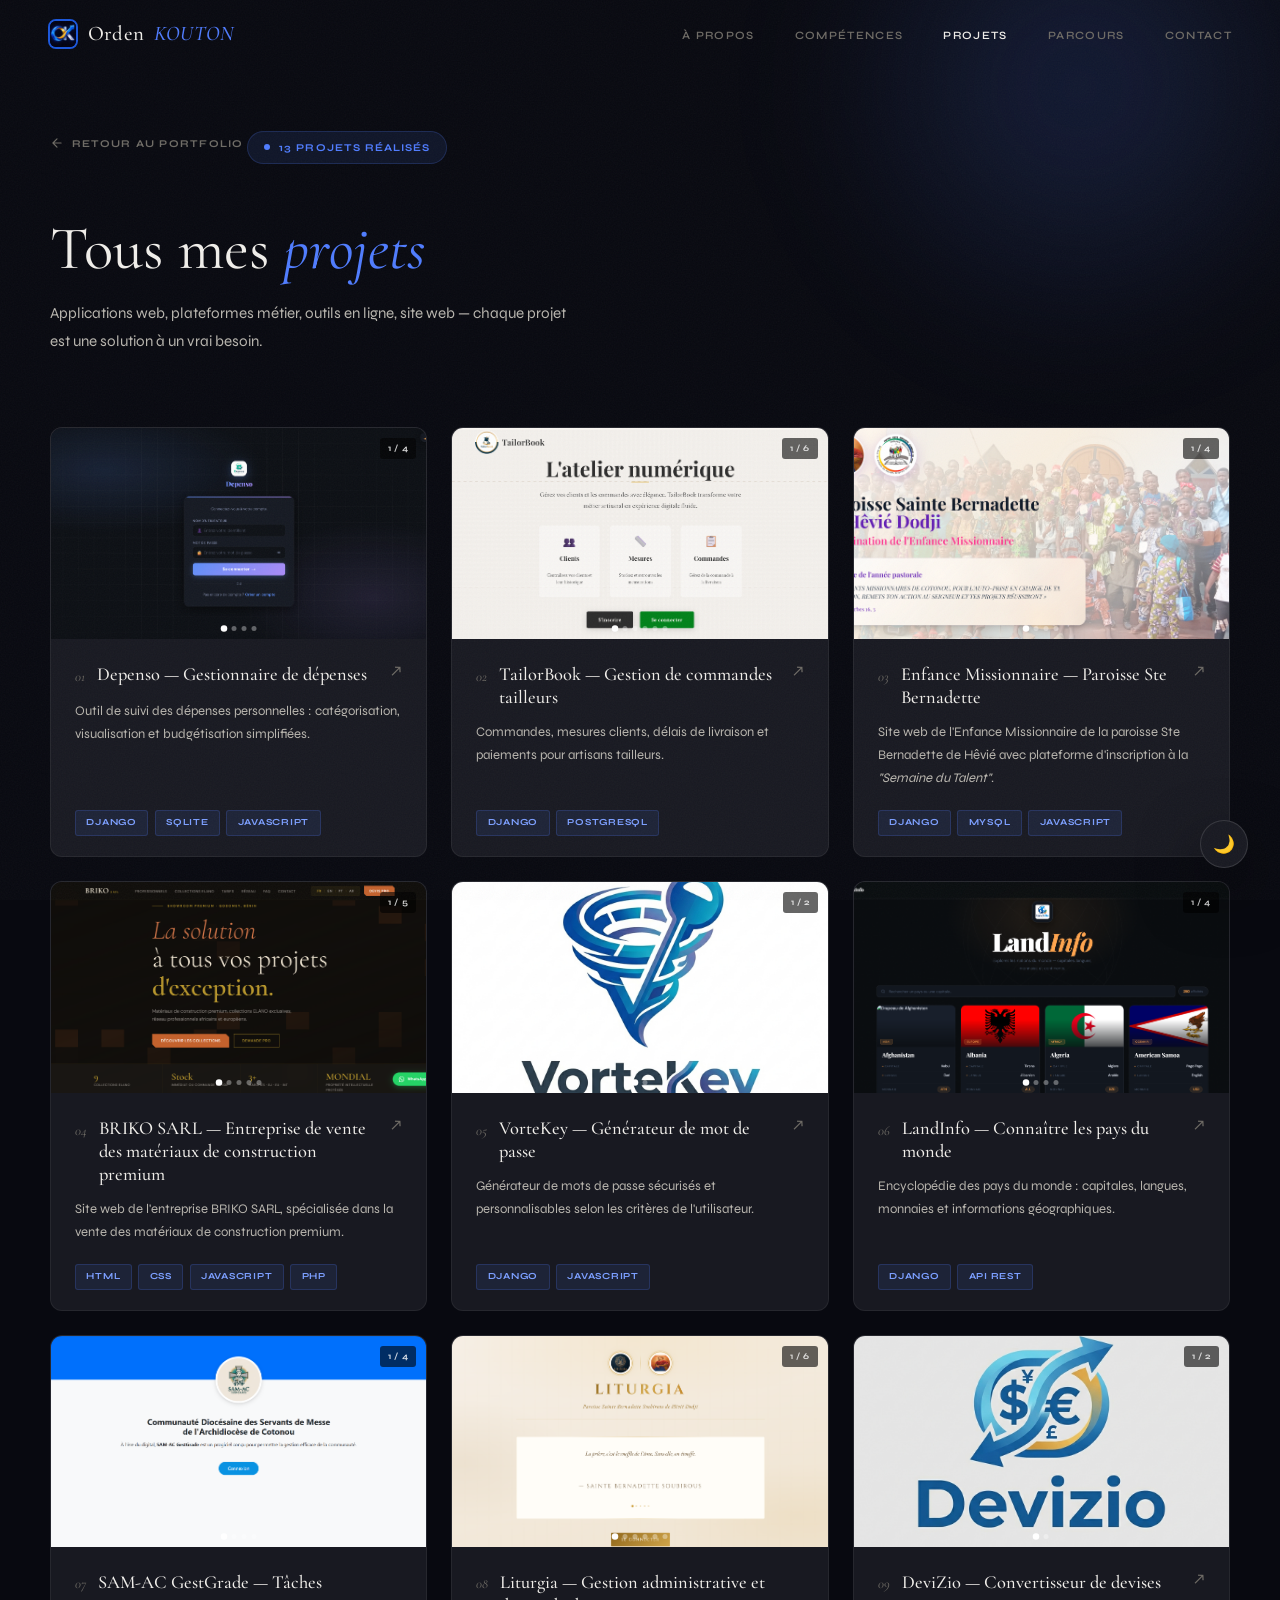
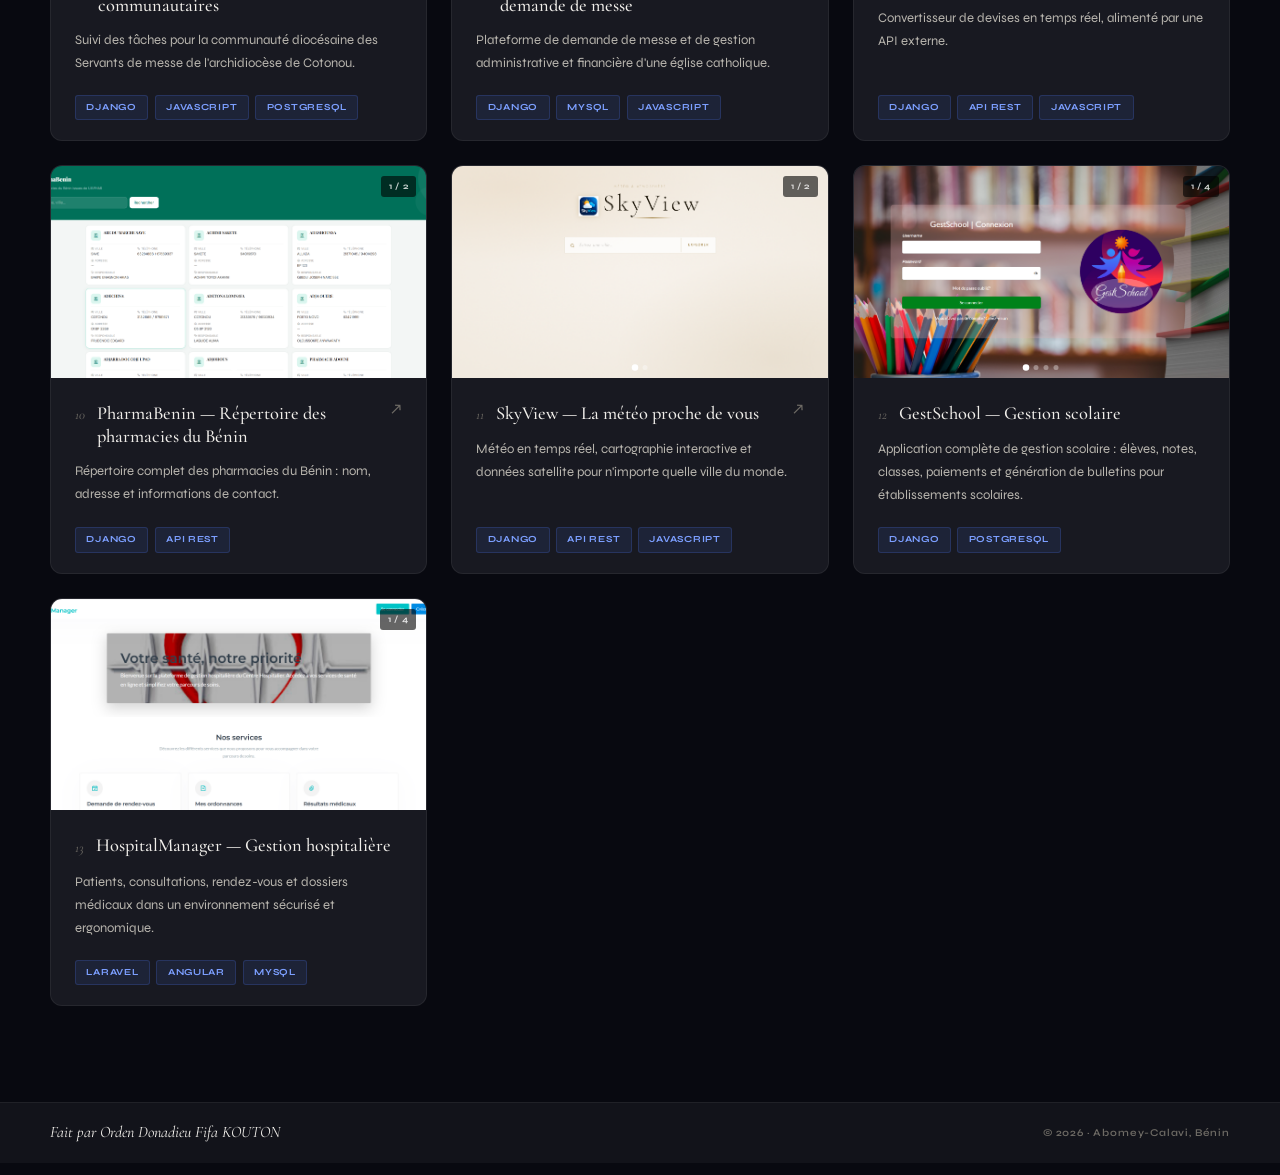
==== commit a3416ec8: "update image for briko project" ====
--- a/projets.html
+++ b/projets.html
@@ -142,7 +142,7 @@
 
         <!-- 04 BRIKO -->
         <article class="pc rv" data-tags="HTML,CSS,JavaScript,PHP">
-          <div class="pc-gallery" data-imgs='["images/projet13/1.png","images/projet13/2.png","images/projet13/3.png","images/projet13/4.png"]'>
+          <div class="pc-gallery" data-imgs='["images/projet13/1.png","images/projet13/2.png","images/projet13/3.png","images/projet13/4.png","images/projet13/5.png"]'>
             <div class="pc-gallery-track"></div>
             <button class="pc-nav prev" aria-label="Précédent">‹</button>
             <button class="pc-nav next" aria-label="Suivant">›</button>
